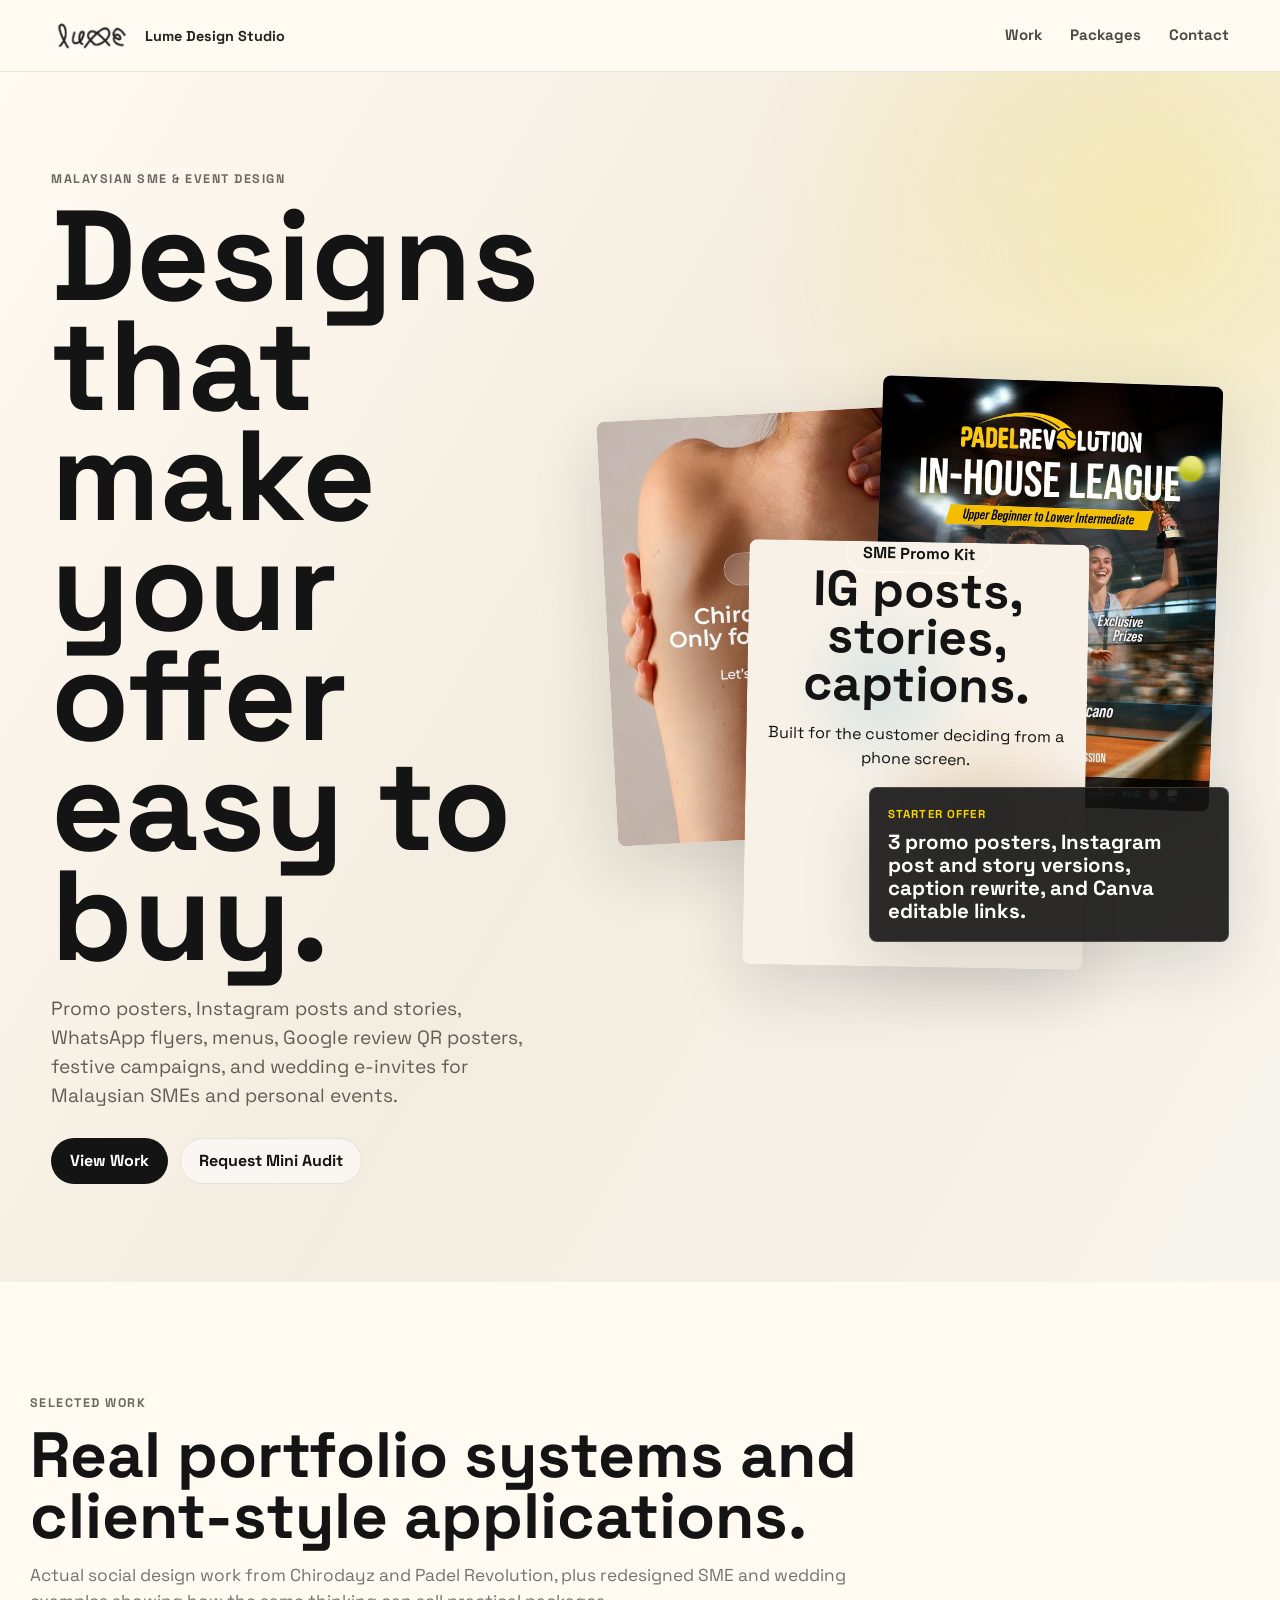
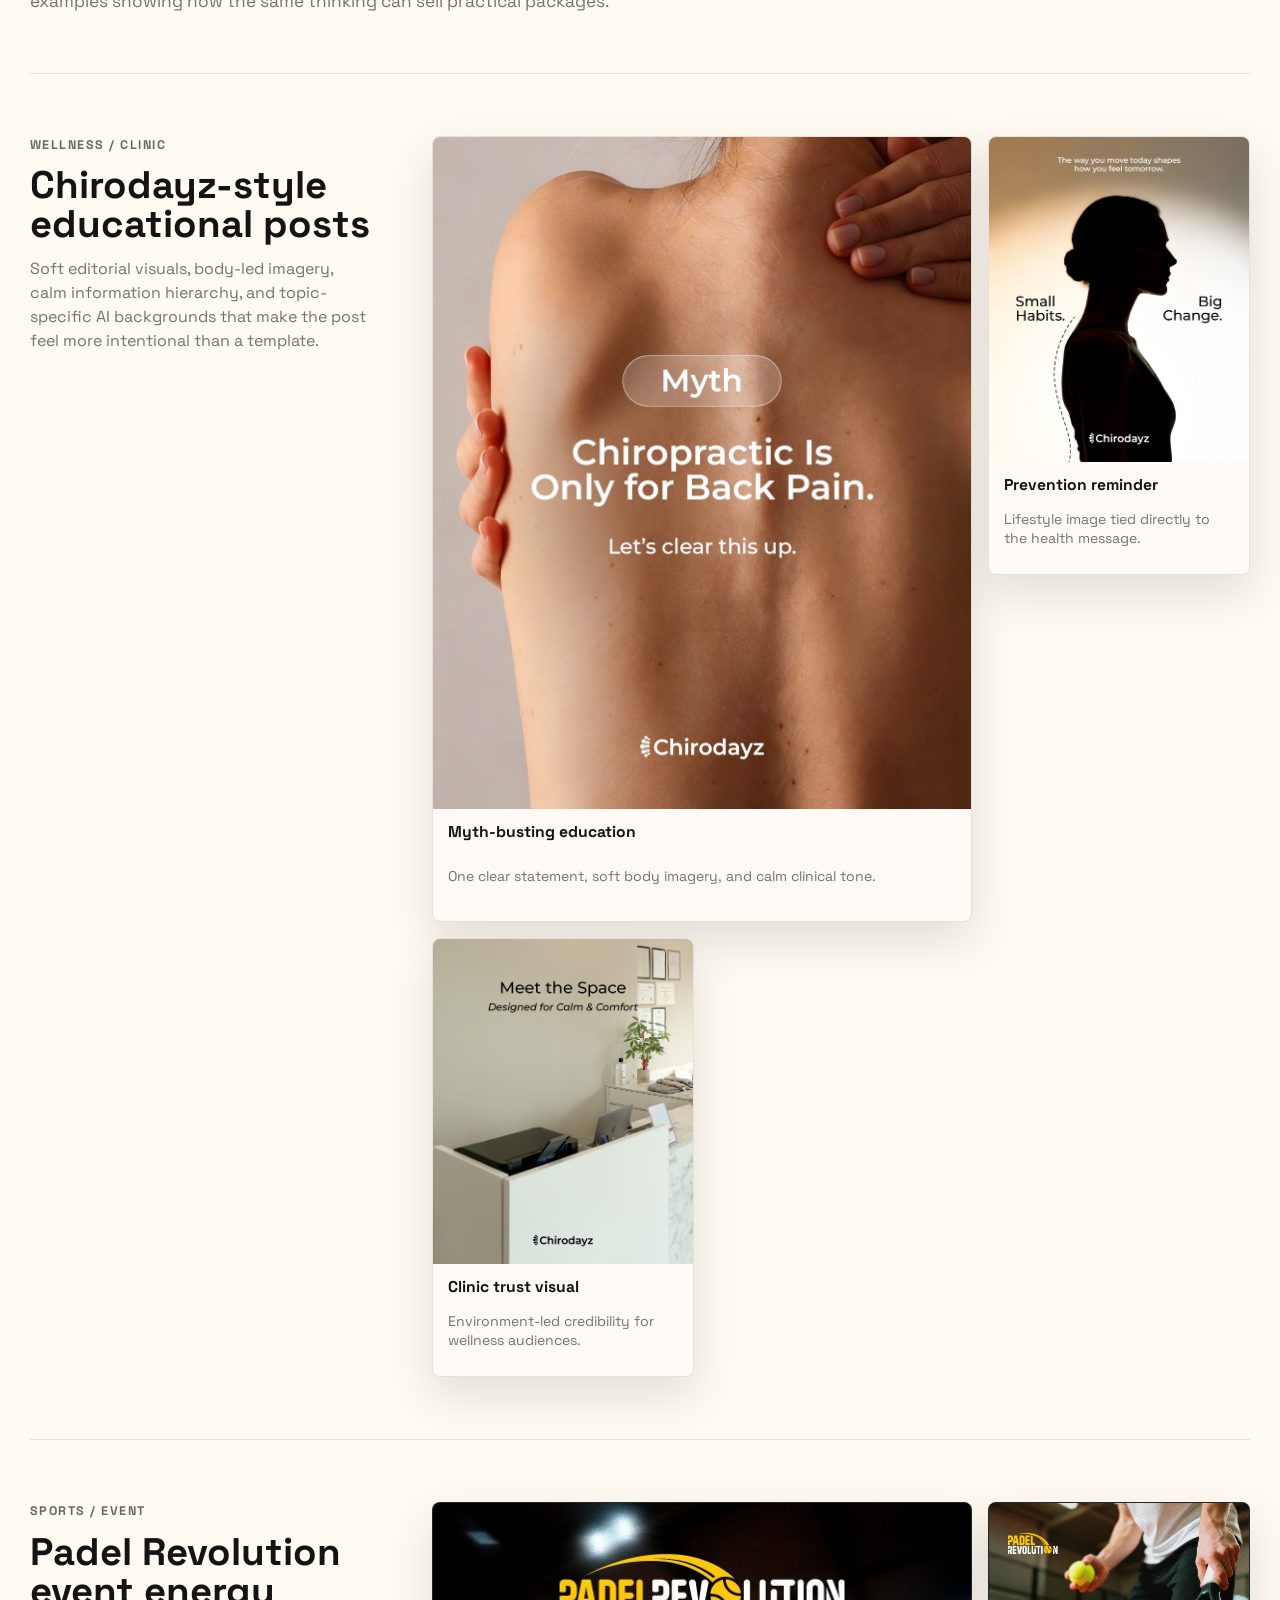
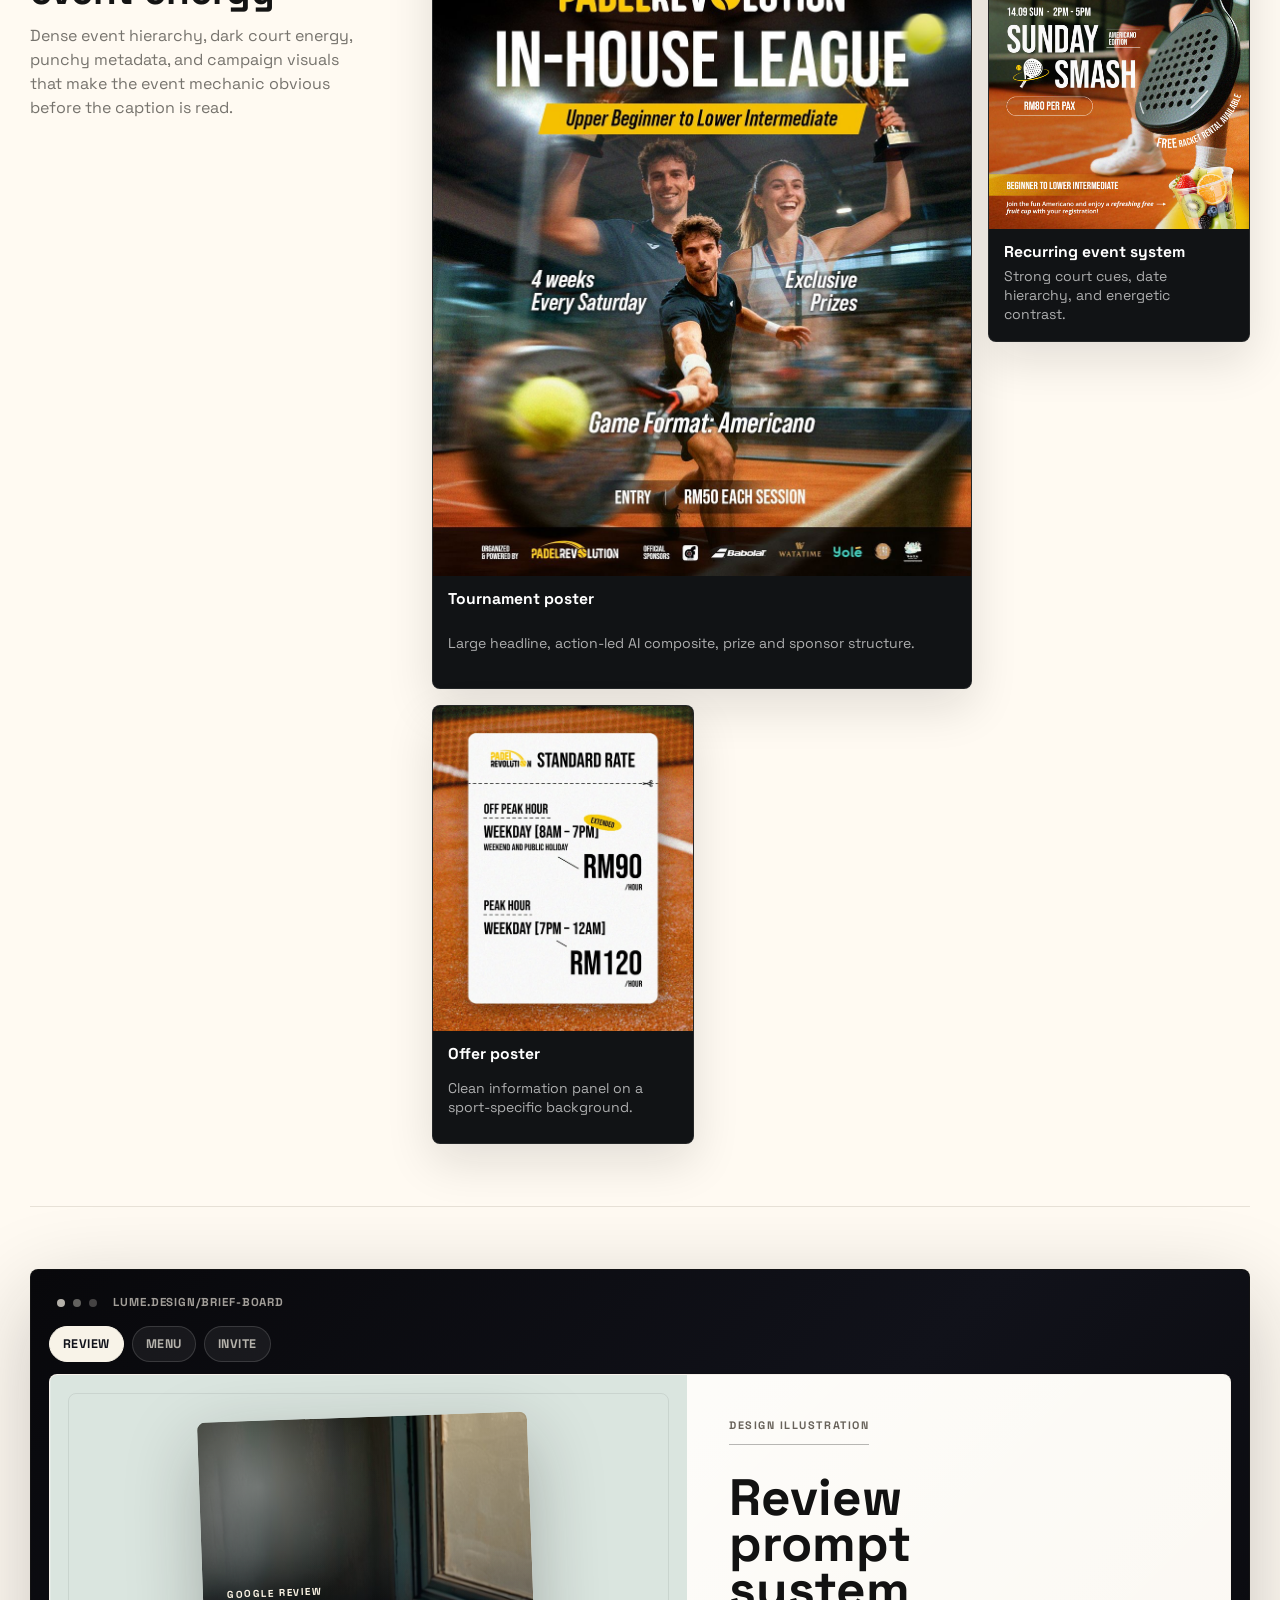
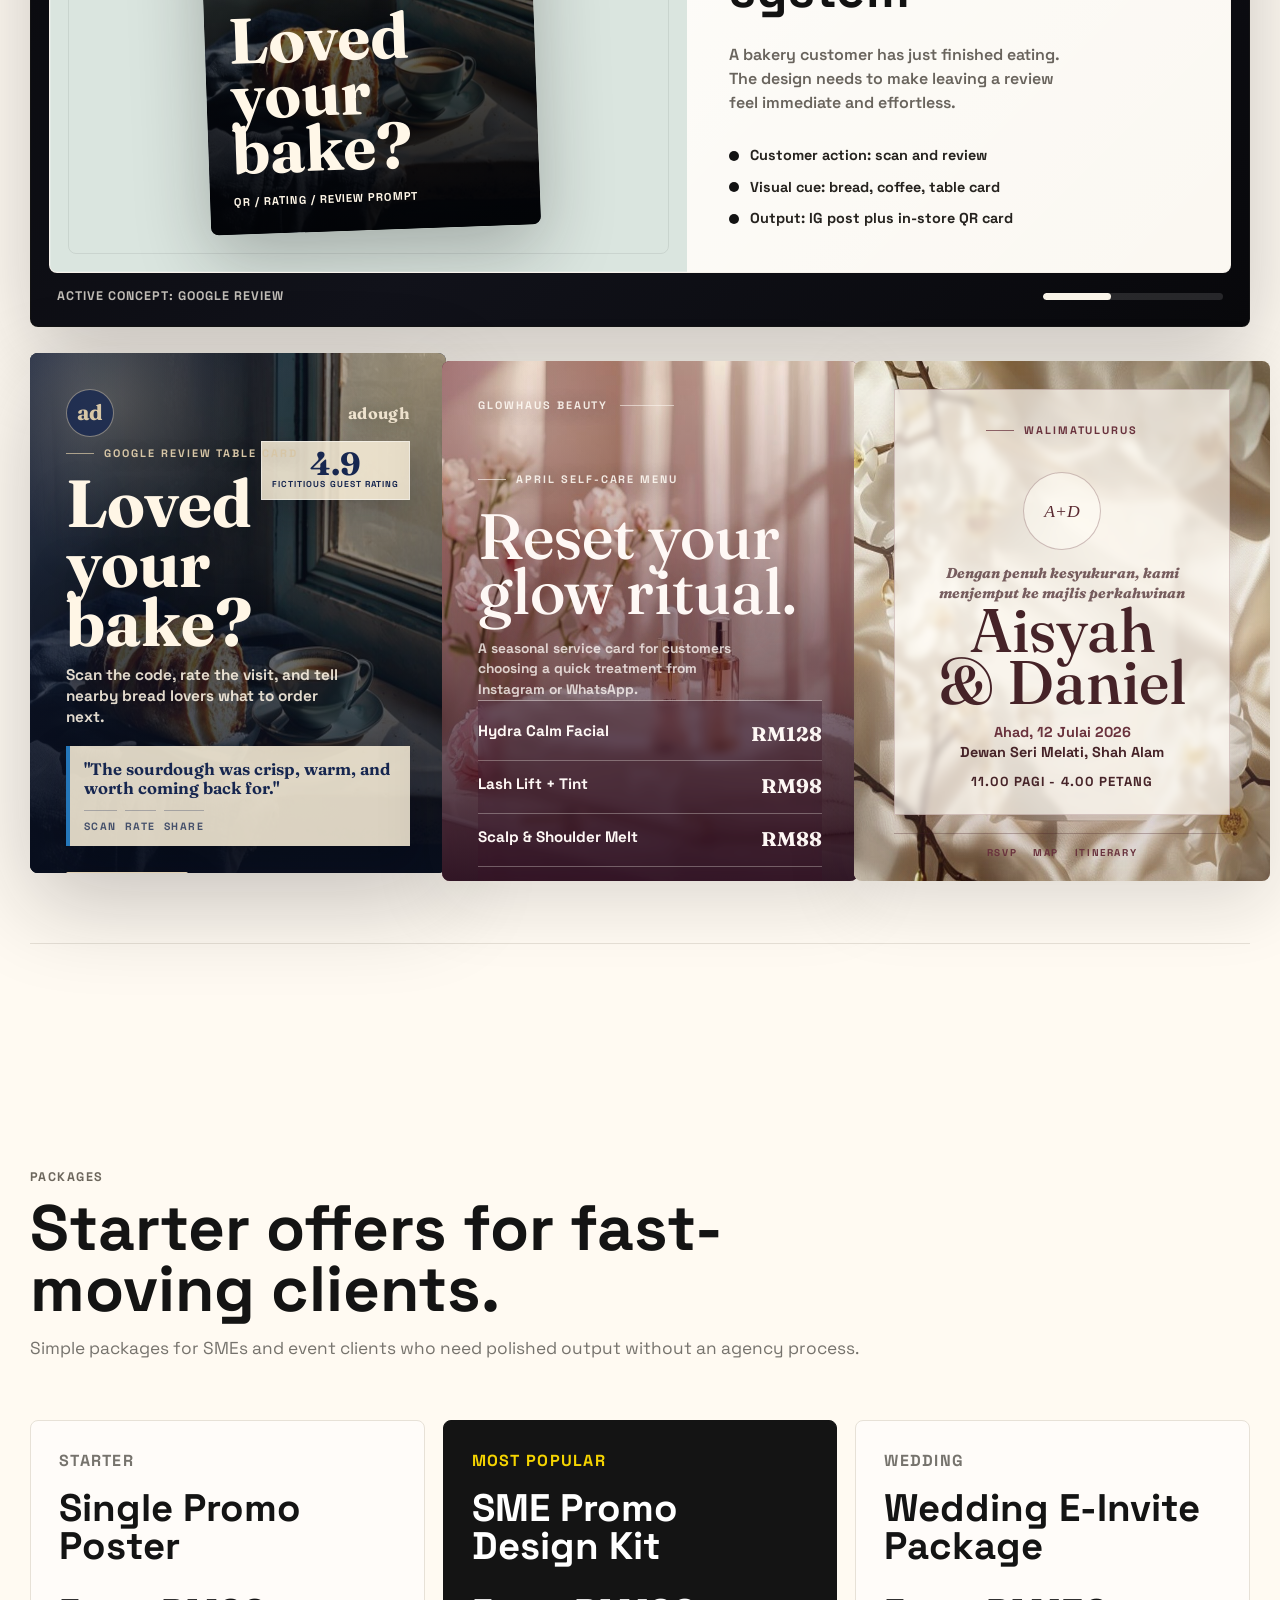
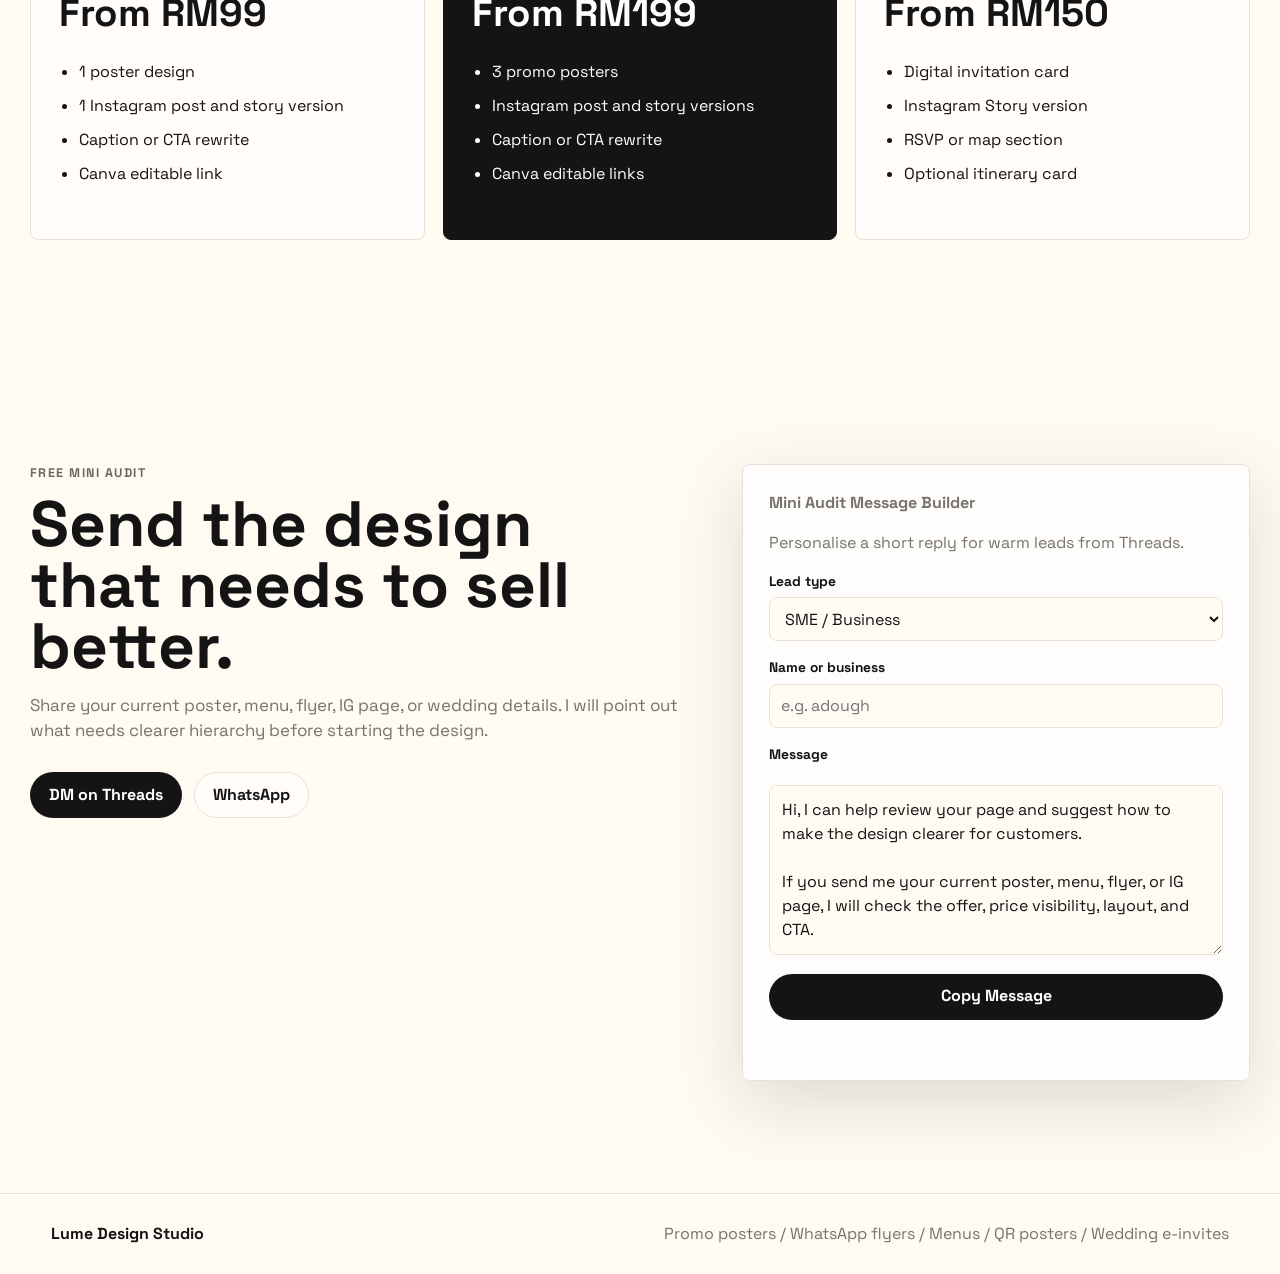
==== index.html @ fef20816 "Build Lume Design Studio portfolio" ====
<!doctype html>
<html lang="en">
  <head>
    <meta charset="utf-8">
    <meta name="viewport" content="width=device-width, initial-scale=1">
    <title>Lume Design Studio | Social Design Portfolio</title>
    <meta
      name="description"
      content="Lume Design Studio portfolio for Malaysian SME promo posters, WhatsApp flyers, Google review posters, menus, and wedding e-invites."
    >
    <link rel="preconnect" href="https://fonts.googleapis.com">
    <link rel="preconnect" href="https://fonts.gstatic.com" crossorigin>
    <link href="https://fonts.googleapis.com/css2?family=Fraunces:opsz,wght@9..144,400;9..144,600;9..144,700;9..144,900&amp;family=Space+Grotesk:wght@400;500;600;700&amp;display=swap" rel="stylesheet">
    <link rel="stylesheet" href="styles.css">
    <script src="script.js" defer></script>
  </head>
  <body>
    <header class="site-header">
      <a class="brand" href="#top" aria-label="Lume Design Studio home">
        <img class="brand-logo" src="assets/lume-logo-transparent.png" alt="Lume logo">
        <span class="brand-text">Lume Design Studio</span>
      </a>

      <button class="nav-toggle" type="button" aria-expanded="false" aria-controls="site-nav">
        <span class="sr-only">Toggle navigation</span>
        <span></span>
        <span></span>
        <span></span>
      </button>

      <nav id="site-nav" class="nav" aria-label="Primary navigation">
        <a href="#work">Work</a>
        <a href="#packages">Packages</a>
        <a href="#contact">Contact</a>
      </nav>
    </header>

    <main id="top">
      <section class="hero">
        <div class="hero-copy">
          <p class="eyebrow">Malaysian SME &amp; Event Design</p>
          <h1>Designs that make your offer easy to buy.</h1>
          <p>
            Promo posters, Instagram posts and stories, WhatsApp flyers, menus,
            Google review QR posters, festive campaigns, and wedding e-invites
            for Malaysian SMEs and personal events.
          </p>
          <div class="hero-actions">
            <a class="button primary" href="#work">View Work</a>
            <a class="button secondary" href="#contact">Request Mini Audit</a>
          </div>
        </div>

        <div class="hero-board" aria-label="Portfolio preview">
          <figure class="hero-shot hero-wellness">
            <img src="assets/portfolio/chiro-4.jpg" alt="Chirodayz wellness social media design">
          </figure>
          <figure class="hero-shot hero-sport">
            <img src="assets/portfolio/padel-34.jpg" alt="Padel Revolution event poster design">
          </figure>
          <article class="ig-card hero-quote">
            <span>SME Promo Kit</span>
            <h2>IG posts, stories, captions.</h2>
            <p>Built for the customer deciding from a phone screen.</p>
          </article>
          <aside class="hero-note">
            <span>Starter Offer</span>
            <strong>3 promo posters, Instagram post and story versions, caption rewrite, and Canva editable links.</strong>
          </aside>
        </div>
      </section>

      <section id="work" class="section-wrap" aria-labelledby="work-title">
        <div class="section-heading">
          <p class="eyebrow">Selected Work</p>
          <h2 id="work-title">Real portfolio systems and client-style applications.</h2>
          <p>
            Actual social design work from Chirodayz and Padel Revolution, plus redesigned
            SME and wedding examples showing how the same thinking can sell practical packages.
          </p>
        </div>

        <article class="project">
          <div class="project-intro">
            <p class="eyebrow">Wellness / Clinic</p>
            <h3>Chirodayz-style educational posts</h3>
            <p>
              Soft editorial visuals, body-led imagery, calm information hierarchy, and
              topic-specific AI backgrounds that make the post feel more intentional than a template.
            </p>
          </div>
          <div class="showcase real-showcase wellness-gallery">
            <figure class="work-shot feature">
              <img src="assets/portfolio/chiro-4.jpg" alt="Chirodayz myth-busting post">
              <figcaption>
                <strong>Myth-busting education</strong>
                <span>One clear statement, soft body imagery, and calm clinical tone.</span>
              </figcaption>
            </figure>
            <figure class="work-shot">
              <img src="assets/portfolio/chiro-11.jpg" alt="Chirodayz posture reminder post">
              <figcaption>
                <strong>Prevention reminder</strong>
                <span>Lifestyle image tied directly to the health message.</span>
              </figcaption>
            </figure>
            <figure class="work-shot">
              <img src="assets/portfolio/chiro-12.jpg" alt="Chirodayz clinic trust post">
              <figcaption>
                <strong>Clinic trust visual</strong>
                <span>Environment-led credibility for wellness audiences.</span>
              </figcaption>
            </figure>
          </div>
        </article>

        <article class="project">
          <div class="project-intro">
            <p class="eyebrow">Sports / Event</p>
            <h3>Padel Revolution event energy</h3>
            <p>
              Dense event hierarchy, dark court energy, punchy metadata, and campaign visuals
              that make the event mechanic obvious before the caption is read.
            </p>
          </div>
          <div class="showcase real-showcase sport-gallery">
            <figure class="work-shot feature">
              <img src="assets/portfolio/padel-34.jpg" alt="Padel Revolution tournament event poster">
              <figcaption>
                <strong>Tournament poster</strong>
                <span>Large headline, action-led AI composite, prize and sponsor structure.</span>
              </figcaption>
            </figure>
            <figure class="work-shot">
              <img src="assets/portfolio/padel-sep-40.jpg" alt="Padel Revolution Sunday Smash poster">
              <figcaption>
                <strong>Recurring event system</strong>
                <span>Strong court cues, date hierarchy, and energetic contrast.</span>
              </figcaption>
            </figure>
            <figure class="work-shot">
              <img src="assets/portfolio/padel-sep-42.jpg" alt="Padel Revolution rate poster">
              <figcaption>
                <strong>Offer poster</strong>
                <span>Clean information panel on a sport-specific background.</span>
              </figcaption>
            </figure>
          </div>
        </article>

        <article class="project project-sme">
          <div id="applications" class="concept-lab" data-concept-lab data-concept="review" aria-label="Interactive design illustration">
            <div class="lab-frame">
              <div class="lab-toolbar" aria-hidden="true">
                <span></span>
                <span></span>
                <span></span>
                <strong>lume.design/brief-board</strong>
              </div>

              <div class="lab-tabs" role="group" aria-label="Select portfolio concept">
                <button class="lab-tab is-active" type="button" data-concept-trigger="review" aria-pressed="true">Review</button>
                <button class="lab-tab" type="button" data-concept-trigger="menu" aria-pressed="false">Menu</button>
                <button class="lab-tab" type="button" data-concept-trigger="invite" aria-pressed="false">Invite</button>
              </div>

              <div class="lab-canvas">
                <div class="lab-preview" aria-hidden="true">
                  <div class="lab-mini-poster">
                    <span data-lab-poster-kicker>Google review</span>
                    <strong data-lab-poster-title>Loved your bake?</strong>
                    <small data-lab-poster-meta>QR / rating / review prompt</small>
                  </div>
                </div>

                <div class="lab-brief">
                  <span data-lab-kicker>Design illustration</span>
                  <h3 data-lab-title>Brief to client-ready poster</h3>
                  <p data-lab-copy>Convert the business goal into a visual system customers can understand in seconds.</p>
                  <ul class="lab-checks" aria-label="Current design checkpoints">
                    <li data-lab-check-one>Customer action defined</li>
                    <li data-lab-check-two>Campaign image matched to topic</li>
                    <li data-lab-check-three>CTA and details structured</li>
                  </ul>
                </div>
              </div>

              <div class="lab-footer">
                <span data-lab-status>Active concept: Google Review</span>
                <div class="lab-meter" aria-hidden="true"><span></span></div>
              </div>
            </div>
          </div>

          <div class="showcase sme-showcase">
            <article class="post sme review-post client-poster is-focused" data-concept-card="review">
              <div class="poster-bg" aria-hidden="true"></div>
              <div class="poster-scrim" aria-hidden="true"></div>

              <div class="review-topline">
                <span class="poster-mark">ad</span>
                <span class="poster-brand adough-brand">adough</span>
              </div>

              <div class="review-score">
                <strong>4.9</strong>
                <span>fictitious guest rating</span>
              </div>

              <div class="poster-copy">
                <span class="poster-pill">Google Review Table Card</span>
                <h4>Loved your bake?</h4>
                <p>
                  Scan the code, rate the visit, and tell nearby bread lovers what to order next.
                </p>
              </div>

              <div class="review-card">
                <blockquote>"The sourdough was crisp, warm, and worth coming back for."</blockquote>
                <div class="review-actions">
                  <span>Scan</span>
                  <span>Rate</span>
                  <span>Share</span>
                </div>
              </div>

              <div class="review-row">
                <div class="fake-qr" aria-label="Fictitious QR code for portfolio illustration">
                  <span></span><span></span><span></span><span></span><span></span>
                  <span></span><span></span><span></span><span></span><span></span>
                  <span></span><span></span><span></span><span></span><span></span>
                  <span></span><span></span><span></span><span></span><span></span>
                  <span></span><span></span><span></span><span></span><span></span>
                </div>
                <small>Illustrative QR only. Designed as a table-top review driver after dine-in.</small>
              </div>
            </article>

            <article class="post sme menu-post client-poster" data-concept-card="menu">
              <div class="poster-bg" aria-hidden="true"></div>
              <div class="poster-scrim" aria-hidden="true"></div>

              <span class="poster-brand">GlowHaus Beauty</span>
              <div class="poster-copy">
                <span class="poster-pill">April Self-Care Menu</span>
                <h4>Reset your glow ritual.</h4>
                <p class="menu-note">A seasonal service card for customers choosing a quick treatment from Instagram or WhatsApp.</p>
              </div>

              <dl class="service-list">
                <div>
                  <dt>Hydra Calm Facial</dt>
                  <dd>RM128</dd>
                </div>
                <div>
                  <dt>Lash Lift + Tint</dt>
                  <dd>RM98</dd>
                </div>
                <div>
                  <dt>Scalp &amp; Shoulder Melt</dt>
                  <dd>RM88</dd>
                </div>
                <div class="feature">
                  <dt>April Glow Combo</dt>
                  <dd>RM188</dd>
                </div>
              </dl>

              <span class="poster-cta">Book by 30 April. Evening slots available Friday to Sunday.</span>
            </article>

            <article class="post sme invite-post client-poster" data-concept-card="invite">
              <div class="poster-bg" aria-hidden="true"></div>
              <div class="poster-scrim" aria-hidden="true"></div>

              <div class="wedding-copy">
                <span class="poster-pill">Walimatulurus</span>
                <div class="wedding-monogram">A+D</div>
                <p class="wedding-script">Dengan penuh kesyukuran, kami menjemput ke majlis perkahwinan</p>
                <h4>Aisyah<br>&amp; Daniel</h4>
                <p class="wedding-date">Ahad, 12 Julai 2026</p>
                <p>Dewan Seri Melati, Shah Alam</p>
                <strong class="wedding-time">11.00 pagi - 4.00 petang</strong>
              </div>

              <div class="invite-details" aria-label="Wedding invite add-on sections">
                <span>RSVP</span>
                <span>Map</span>
                <span>Itinerary</span>
              </div>
            </article>
          </div>
        </article>
      </section>

      <section id="packages" class="section-wrap" aria-labelledby="packages-title">
        <div class="section-heading">
          <p class="eyebrow">Packages</p>
          <h2 id="packages-title">Starter offers for fast-moving clients.</h2>
          <p>Simple packages for SMEs and event clients who need polished output without an agency process.</p>
        </div>

        <div class="package-grid">
          <article class="package-card">
            <p>Starter</p>
            <h3>Single Promo Poster</h3>
            <strong>From RM99</strong>
            <ul>
              <li>1 poster design</li>
              <li>1 Instagram post and story version</li>
              <li>Caption or CTA rewrite</li>
              <li>Canva editable link</li>
            </ul>
          </article>

          <article class="package-card featured">
            <p>Most Popular</p>
            <h3>SME Promo Design Kit</h3>
            <strong>From RM199</strong>
            <ul>
              <li>3 promo posters</li>
              <li>Instagram post and story versions</li>
              <li>Caption or CTA rewrite</li>
              <li>Canva editable links</li>
            </ul>
          </article>

          <article class="package-card">
            <p>Wedding</p>
            <h3>Wedding E-Invite Package</h3>
            <strong>From RM150</strong>
            <ul>
              <li>Digital invitation card</li>
              <li>Instagram Story version</li>
              <li>RSVP or map section</li>
              <li>Optional itinerary card</li>
            </ul>
          </article>
        </div>
      </section>

      <section id="contact" class="section-wrap contact" aria-labelledby="contact-title">
        <div class="contact-copy">
          <p class="eyebrow">Free Mini Audit</p>
          <h2 id="contact-title">Send the design that needs to sell better.</h2>
          <p>
            Share your current poster, menu, flyer, IG page, or wedding details. I will point out
            what needs clearer hierarchy before starting the design.
          </p>
          <div class="contact-actions">
            <a class="button primary" href="https://www.threads.net/@your_threads_handle">DM on Threads</a>
            <a class="button secondary" href="https://wa.me/601XXXXXXXX">WhatsApp</a>
          </div>
        </div>

        <form class="audit-panel" aria-label="Mini audit message builder">
          <p><strong>Mini Audit Message Builder</strong></p>
          <p>Personalise a short reply for warm leads from Threads.</p>

          <label for="lead-type">Lead type</label>
          <select id="lead-type">
            <option value="business">SME / Business</option>
            <option value="wedding">Wedding / Event</option>
          </select>

          <label for="lead-name">Name or business</label>
          <input id="lead-name" type="text" placeholder="e.g. adough">

          <label for="audit-message">Message</label>
          <textarea id="audit-message" readonly></textarea>
          <button class="button primary full-width" id="copy-message" type="button">Copy Message</button>
          <p class="copy-status" role="status" aria-live="polite"></p>
        </form>
      </section>
    </main>

    <footer class="site-footer">
      <p>Lume Design Studio</p>
      <p>Promo posters / WhatsApp flyers / Menus / QR posters / Wedding e-invites</p>
    </footer>
  </body>
</html>
---- styles.css ----
:root {
  --ink: #141414;
  --soft-ink: #363635;
  --muted: #76736d;
  --line: #e7e1d7;
  --cream: #f5f0e8;
  --paper: #fffaf2;
  --white: #ffffff;
  --skin: #c68d6f;
  --clay: #a8664c;
  --olive: #747b61;
  --yellow: #f5d400;
  --court: #080b0d;
  --purple: #7a3ad2;
  --magenta: #c33c7a;
  --blue: #0e83d5;
  --adough-cream: #d7c6a6;
  --adough-navy: #172750;
  --adough-blue: #2577b9;
  --adough-green: #214a41;
  --glow-plum: #5a223d;
  --glow-rose: #d7a194;
  --wedding-wine: #6f303d;
  --radius: 8px;
  --shadow: 0 22px 70px rgba(20, 20, 20, 0.14);
  --display-serif: Fraunces, "Bodoni 72", Didot, "Iowan Old Style", Georgia, serif;
  --condensed: "Avenir Next Condensed", "Arial Narrow", Impact, sans-serif;
}

* {
  box-sizing: border-box;
}

html {
  scroll-behavior: smooth;
}

body {
  margin: 0;
  color: var(--ink);
  background: var(--paper);
  font-family:
    "Space Grotesk", Inter, ui-sans-serif, system-ui, -apple-system, BlinkMacSystemFont, "Segoe UI",
    sans-serif;
  line-height: 1.5;
}

body.nav-open {
  overflow: hidden;
}

a {
  color: inherit;
  text-decoration: none;
}

button,
input,
select,
textarea {
  font: inherit;
}

.sr-only {
  position: absolute;
  width: 1px;
  height: 1px;
  padding: 0;
  margin: -1px;
  overflow: hidden;
  clip: rect(0, 0, 0, 0);
  white-space: nowrap;
  border: 0;
}

.site-header {
  position: sticky;
  top: 0;
  z-index: 30;
  display: flex;
  align-items: center;
  justify-content: space-between;
  min-height: 72px;
  padding: 14px clamp(18px, 4vw, 52px);
  background: rgba(255, 250, 242, 0.9);
  border-bottom: 1px solid rgba(231, 225, 215, 0.78);
  backdrop-filter: blur(20px);
}

.brand {
  display: inline-flex;
  align-items: center;
  gap: 10px;
  font-weight: 850;
  letter-spacing: 0;
}

.brand-logo {
  display: block;
  width: 74px;
  height: 28px;
  object-fit: contain;
  object-position: center;
  mix-blend-mode: multiply;
  transform: translateY(1px);
}

.brand-text {
  display: inline-block;
  padding-top: 1px;
  color: #25231f;
  font-size: 0.9rem;
  font-weight: 900;
  line-height: 1;
  white-space: nowrap;
}

.nav {
  display: flex;
  align-items: center;
  gap: clamp(14px, 2.4vw, 28px);
  color: #4d4b46;
  font-size: 0.94rem;
  font-weight: 780;
}

.nav a:hover,
.nav a:focus-visible {
  color: var(--ink);
}

.nav-toggle {
  display: none;
  width: 42px;
  height: 42px;
  padding: 9px;
  background: transparent;
  border: 1px solid var(--line);
  border-radius: var(--radius);
}

.nav-toggle span:not(.sr-only) {
  display: block;
  width: 100%;
  height: 2px;
  margin: 5px 0;
  background: var(--ink);
}

h1,
h2,
h3,
h4,
p {
  margin-top: 0;
}

h1 {
  max-width: 10ch;
  margin-bottom: 24px;
  font-size: clamp(4rem, 10vw, 9.5rem);
  line-height: 0.86;
  letter-spacing: 0;
}

h2 {
  margin-bottom: 16px;
  font-size: clamp(2.3rem, 5vw, 5.2rem);
  line-height: 0.95;
  letter-spacing: 0;
}

h3 {
  margin-bottom: 14px;
  font-size: clamp(1.6rem, 3vw, 3.15rem);
  line-height: 1;
  letter-spacing: 0;
}

h4 {
  margin-bottom: 14px;
  font-size: clamp(2rem, 4vw, 4.2rem);
  line-height: 0.94;
  letter-spacing: 0;
}

.eyebrow {
  margin-bottom: 12px;
  color: #6d675d;
  font-size: 0.78rem;
  font-weight: 950;
  letter-spacing: 0.12em;
  text-transform: uppercase;
}

.hero {
  display: grid;
  grid-template-columns: minmax(0, 0.86fr) minmax(420px, 1.14fr);
  align-items: center;
  gap: clamp(28px, 5vw, 74px);
  min-height: calc(100vh - 72px);
  padding: clamp(52px, 8vw, 98px) clamp(18px, 4vw, 52px);
  background:
    radial-gradient(circle at 90% 12%, rgba(245, 212, 0, 0.2), transparent 26%),
    linear-gradient(120deg, #fffaf2 0%, #f3ece0 50%, #f8f5ee 100%);
}

.hero-copy p:not(.eyebrow) {
  max-width: 620px;
  color: #625e57;
  font-size: clamp(1rem, 1.7vw, 1.2rem);
}

.hero-actions,
.contact-actions {
  display: flex;
  flex-wrap: wrap;
  gap: 12px;
  margin-top: 28px;
}

.button {
  display: inline-flex;
  align-items: center;
  justify-content: center;
  min-height: 46px;
  padding: 12px 18px;
  border: 1px solid transparent;
  border-radius: 999px;
  cursor: pointer;
  font-weight: 850;
  line-height: 1.15;
  transition:
    transform 160ms ease,
    background 160ms ease,
    border-color 160ms ease;
}

.button:hover,
.button:focus-visible {
  transform: translateY(-1px);
}

.button.primary {
  color: var(--white);
  background: var(--ink);
}

.button.secondary {
  color: var(--ink);
  background: rgba(255, 255, 255, 0.55);
  border-color: var(--line);
}

.button.full-width {
  width: 100%;
}

.hero-board {
  position: relative;
  min-height: 630px;
}

.ig-card,
.hero-shot {
  position: absolute;
  width: min(44vw, 340px);
  aspect-ratio: 4 / 5;
  border-radius: var(--radius);
  overflow: hidden;
  box-shadow: var(--shadow);
}

.hero-shot {
  margin: 0;
  background: var(--white);
}

.hero-shot img {
  display: block;
  width: 100%;
  height: 100%;
  object-fit: cover;
}

.hero-wellness {
  left: 2%;
  top: 8%;
  transform: rotate(-3deg);
}

.hero-sport {
  right: 2%;
  top: 3%;
  transform: rotate(2deg);
}

.hero-quote {
  left: 24%;
  bottom: 4%;
  transform: rotate(1deg);
}

.hero-note {
  position: absolute;
  right: 0;
  bottom: 8%;
  width: min(42vw, 360px);
  padding: 18px;
  color: var(--white);
  background: rgba(20, 20, 20, 0.9);
  border: 1px solid rgba(255, 255, 255, 0.16);
  border-radius: var(--radius);
  box-shadow: var(--shadow);
}

.hero-note span {
  display: block;
  margin-bottom: 8px;
  color: var(--yellow);
  font-size: 0.72rem;
  font-weight: 950;
  letter-spacing: 0.1em;
  text-transform: uppercase;
}

.hero-note strong {
  display: block;
  font-size: clamp(1rem, 1.8vw, 1.28rem);
  line-height: 1.12;
}

.section-wrap {
  width: min(1220px, calc(100% - 36px));
  margin: 0 auto;
  padding: clamp(66px, 9vw, 112px) 0;
}

.section-heading {
  max-width: 860px;
  margin-bottom: clamp(34px, 6vw, 58px);
}

.section-heading p:not(.eyebrow) {
  color: var(--muted);
  font-size: 1.08rem;
}

.project {
  display: grid;
  grid-template-columns: minmax(260px, 0.42fr) minmax(0, 1fr);
  gap: clamp(24px, 5vw, 58px);
  align-items: start;
  padding: clamp(34px, 6vw, 62px) 0;
  border-top: 1px solid var(--line);
}

.project:last-child {
  border-bottom: 1px solid var(--line);
}

.project-intro {
  position: sticky;
  top: 104px;
}

.project-intro p:not(.eyebrow) {
  color: var(--muted);
}

.showcase {
  display: grid;
  grid-template-columns: repeat(2, minmax(0, 1fr));
  gap: 16px;
}

.sme-showcase {
  grid-template-columns: repeat(3, minmax(0, 1fr));
}

.real-showcase {
  display: grid;
  grid-template-columns: repeat(3, minmax(0, 1fr));
  gap: 16px;
  align-items: start;
}

.work-shot {
  margin: 0;
  overflow: hidden;
  background: rgba(255, 255, 255, 0.72);
  border: 1px solid var(--line);
  border-radius: var(--radius);
  box-shadow: 0 18px 48px rgba(20, 20, 20, 0.12);
}

.work-shot.feature {
  grid-column: span 2;
}

.work-shot img {
  display: block;
  width: 100%;
  aspect-ratio: 4 / 5;
  object-fit: cover;
  background: #f3eee6;
}

.work-shot figcaption {
  display: grid;
  gap: 6px;
  min-height: 112px;
  padding: 14px 15px 16px;
}

.work-shot strong {
  font-size: 0.98rem;
  font-weight: 950;
  line-height: 1.15;
}

.work-shot span {
  color: var(--muted);
  font-size: 0.88rem;
  line-height: 1.35;
}

.wellness-gallery .work-shot {
  background: #fffaf5;
}

.sport-gallery .work-shot {
  background: #111315;
  border-color: rgba(255, 255, 255, 0.08);
}

.sport-gallery .work-shot figcaption {
  color: var(--white);
}

.sport-gallery .work-shot span {
  color: rgba(255, 255, 255, 0.66);
}

.post {
  position: relative;
  display: flex;
  flex-direction: column;
  min-height: 420px;
  aspect-ratio: 4 / 5;
  padding: clamp(22px, 4vw, 34px);
  border-radius: var(--radius);
  overflow: hidden;
  box-shadow: var(--shadow);
}

.post > * {
  position: relative;
  z-index: 1;
}

.post-brand,
.mini-brand {
  display: inline-block;
  margin-bottom: auto;
  font-size: 0.88rem;
  font-weight: 800;
}

.wellness {
  color: #1f1e1b;
  background: #f8f1e7;
}

.wellness::after {
  content: "";
  position: absolute;
  inset: 0;
  background:
    radial-gradient(circle at 22% 16%, rgba(255, 255, 255, 0.82), transparent 22%),
    radial-gradient(circle at 82% 76%, rgba(175, 198, 186, 0.34), transparent 30%);
  pointer-events: none;
}

.help-post,
.hero-wellness {
  background:
    linear-gradient(135deg, rgba(255, 255, 255, 0.72), rgba(255, 255, 255, 0.08)),
    radial-gradient(circle at 44% 54%, #d49c7c 0 18%, #b66c51 28%, transparent 42%),
    #f8f1e7;
}

.body-contour,
.skin-field {
  position: absolute;
  inset: 0;
  background:
    radial-gradient(ellipse at 52% 62%, rgba(165, 94, 68, 0.78) 0 22%, transparent 43%),
    linear-gradient(110deg, rgba(255, 255, 255, 0.45), transparent 55%);
  opacity: 0.8;
}

.annotation-line {
  position: absolute;
  width: 1px;
  height: 54%;
  border-left: 1px dashed rgba(28, 26, 23, 0.45);
}

.line-a {
  left: 25%;
  top: 8%;
  transform: rotate(-15deg);
}

.line-b {
  right: 23%;
  top: 20%;
  transform: rotate(11deg);
}

.help-post h4,
.hero-wellness h2 {
  margin-top: auto;
  color: var(--white);
  text-shadow: 0 2px 14px rgba(0, 0, 0, 0.28);
}

.help-post p,
.hero-wellness p {
  color: var(--white);
  font-weight: 700;
  text-shadow: 0 2px 14px rgba(0, 0, 0, 0.28);
}

.help-post small,
.hero-wellness small {
  align-self: flex-start;
  margin-top: 8px;
  padding: 8px 12px;
  color: #2d2924;
  background: rgba(255, 255, 255, 0.72);
  border-radius: 999px;
  font-weight: 850;
}

.welcome-post,
.hero-quote {
  align-items: center;
  justify-content: center;
  text-align: center;
  background:
    radial-gradient(circle at 40% 35%, rgba(191, 218, 225, 0.52), transparent 28%),
    radial-gradient(circle at 70% 65%, rgba(231, 199, 164, 0.5), transparent 30%),
    #f8f1e7;
}

.welcome-post h4,
.hero-quote h2 {
  font-size: clamp(2rem, 4vw, 3.1rem);
}

.welcome-post em {
  font-family: Georgia, serif;
  font-weight: 500;
}

.tiny-arrow {
  margin: 8px 0 48px;
  font-size: 1.7rem;
}

.myth-post {
  justify-content: center;
  color: var(--white);
  background:
    linear-gradient(rgba(36, 32, 28, 0.12), rgba(36, 32, 28, 0.3)),
    radial-gradient(ellipse at 50% 46%, #c58b73 0 28%, #8f573f 42%, #4b382e 80%);
  text-align: center;
}

.myth-post .pill,
.hero-quote span {
  align-self: center;
  padding: 8px 16px;
  border: 1px solid rgba(255, 255, 255, 0.68);
  border-radius: 999px;
  font-weight: 850;
}

.progress-post {
  color: var(--white);
  background:
    linear-gradient(rgba(18, 18, 18, 0.2), rgba(18, 18, 18, 0.52)),
    radial-gradient(circle at 48% 50%, #867e72 0 16%, #4a4642 42%, #141414 100%);
}

.progress-post h4 {
  margin-top: auto;
}

.progress-map {
  position: absolute;
  inset: 28% 12% 22%;
  border: 1px dashed rgba(255, 255, 255, 0.72);
  border-radius: 50%;
  transform: rotate(-12deg);
}

.progress-map span {
  position: absolute;
  padding: 5px 8px;
  background: rgba(20, 20, 20, 0.5);
  border-radius: 999px;
  font-size: 0.72rem;
  font-weight: 850;
}

.progress-map span:nth-child(1) {
  left: 8%;
  bottom: 12%;
}

.progress-map span:nth-child(2) {
  left: 42%;
  top: 48%;
}

.progress-map span:nth-child(3) {
  right: 4%;
  top: 22%;
}

.sport {
  color: var(--white);
  background: var(--court);
}

.sport::before {
  content: "";
  position: absolute;
  inset: 0;
  background:
    linear-gradient(90deg, transparent 0 45%, rgba(245, 212, 0, 0.82) 45% 47%, transparent 47%),
    linear-gradient(0deg, transparent 0 56%, rgba(245, 212, 0, 0.82) 56% 58%, transparent 58%),
    radial-gradient(circle at 76% 22%, rgba(245, 212, 0, 0.28), transparent 22%);
  opacity: 0.8;
}

.sport h4,
.hero-sport h2 {
  margin-top: auto;
  font-size: clamp(2.4rem, 4.8vw, 5rem);
  text-transform: uppercase;
}

.sport-logo,
.partner,
.masthead,
.label {
  display: inline-block;
  width: max-content;
  max-width: 100%;
  padding: 7px 10px;
  color: var(--court);
  background: var(--yellow);
  border-radius: 999px;
  font-size: 0.72rem;
  font-weight: 950;
  letter-spacing: 0.08em;
  text-transform: uppercase;
}

.hero-sport,
.certification-post {
  background:
    linear-gradient(145deg, rgba(122, 58, 210, 0.9), rgba(11, 16, 20, 0.92)),
    var(--court);
}

.certification-post strong {
  display: block;
  margin-top: 10px;
  font-size: clamp(1.8rem, 3.4vw, 3rem);
  line-height: 0.9;
  text-transform: uppercase;
}

.date-chip {
  width: max-content;
  max-width: 100%;
  padding: 10px 12px;
  color: var(--court);
  background: var(--yellow);
  border-radius: var(--radius);
  font-weight: 950;
}

.demo-post {
  background:
    radial-gradient(circle at 78% 30%, rgba(245, 212, 0, 0.26), transparent 20%),
    linear-gradient(135deg, #07101e, #60247e 58%, #101010);
}

.event-panel {
  display: grid;
  gap: 7px;
  margin-top: 18px;
}

.event-panel span {
  padding: 8px 10px;
  border: 1px solid rgba(255, 255, 255, 0.32);
  border-radius: var(--radius);
  font-weight: 850;
}

.weekly-post {
  background:
    linear-gradient(135deg, rgba(0, 0, 0, 0.78), rgba(0, 0, 0, 0.9)),
    repeating-linear-gradient(0deg, #222 0 1px, transparent 1px 16px);
}

.weekly-post ul {
  display: grid;
  gap: 12px;
  padding: 0;
  margin: 20px 0 0;
  list-style: none;
}

.weekly-post li {
  padding: 10px 0;
  border-bottom: 1px solid rgba(245, 212, 0, 0.45);
  font-weight: 850;
}

.daily-post {
  color: #0b2530;
  background:
    linear-gradient(145deg, #ffffff, #dff7ff 52%, #ffffff);
}

.daily-post::before {
  background:
    linear-gradient(135deg, var(--blue) 0 9%, transparent 9%),
    linear-gradient(315deg, var(--blue) 0 7%, transparent 7%);
  opacity: 1;
}

.sme {
  background: var(--cream);
}

.client-poster {
  isolation: isolate;
  min-height: 520px;
  color: var(--white);
  background: var(--ink);
  padding: clamp(24px, 3.4vw, 36px);
}

.client-poster .poster-bg,
.client-poster .poster-scrim {
  position: absolute;
  inset: 0;
  z-index: 0;
}

.client-poster .poster-bg {
  background-position: center;
  background-size: cover;
  transform: scale(1.02);
}

.client-poster .poster-scrim {
  background:
    linear-gradient(180deg, rgba(20, 20, 20, 0.16), rgba(20, 20, 20, 0.58) 56%, rgba(20, 20, 20, 0.88)),
    radial-gradient(circle at 26% 12%, rgba(255, 255, 255, 0.22), transparent 28%);
}

.poster-brand,
.poster-pill,
.poster-cta,
.invite-details span {
  width: max-content;
  max-width: 100%;
  padding: 0;
  border-radius: 0;
  background: transparent;
  font-size: 0.68rem;
  font-weight: 820;
  letter-spacing: 0.18em;
  text-transform: uppercase;
}

.poster-brand {
  display: inline-grid;
  grid-template-columns: auto 54px;
  gap: 12px;
  align-items: center;
  margin-bottom: auto;
  color: rgba(255, 250, 242, 0.94);
  text-shadow: 0 2px 18px rgba(0, 0, 0, 0.34);
}

.poster-brand::after {
  content: "";
  display: block;
  height: 1px;
  background: currentColor;
  opacity: 0.62;
}

.poster-pill {
  display: inline-grid;
  grid-template-columns: 28px auto;
  gap: 10px;
  align-items: center;
  margin-bottom: 12px;
  color: rgba(255, 250, 242, 0.76);
  text-shadow: 0 2px 18px rgba(0, 0, 0, 0.3);
}

.poster-pill::before {
  content: "";
  display: block;
  height: 1px;
  background: currentColor;
  opacity: 0.72;
}

.client-poster h4 {
  margin-bottom: 12px;
  font-size: clamp(2.2rem, 3.7vw, 3.7rem);
  line-height: 0.9;
  text-wrap: balance;
}

.client-poster p {
  max-width: 32ch;
  margin-bottom: 0;
  font-weight: 740;
}

.review-post .poster-bg {
  background-image: url("assets/generated/a-dough-google-review-bg.jpg");
  background-position: center;
}

.review-post .poster-brand {
  color: rgba(255, 250, 242, 0.9);
}

.review-post .poster-copy {
  margin-top: auto;
}

.review-post .poster-pill {
  color: #d9b977;
}

.review-post h4 {
  font-family: var(--display-serif);
  font-size: clamp(2.75rem, 4.7vw, 4.55rem);
  font-weight: 700;
  letter-spacing: 0;
}

.review-post p {
  max-width: 28ch;
  font-size: 0.96rem;
  line-height: 1.35;
}

.review-row {
  display: grid;
  grid-template-columns: auto minmax(0, 1fr);
  gap: 16px;
  align-items: end;
  margin-top: 26px;
}

.review-row small {
  color: rgba(255, 255, 255, 0.78);
  font-size: 0.78rem;
  font-weight: 780;
  line-height: 1.25;
}

.fake-qr {
  display: grid;
  grid-template-columns: repeat(5, 1fr);
  gap: 5px;
  width: 118px;
  aspect-ratio: 1;
  padding: 10px;
  background: rgba(255, 250, 242, 0.9);
  border: 1px solid rgba(255, 250, 242, 0.64);
  border-radius: 2px;
  box-shadow: 0 15px 38px rgba(0, 0, 0, 0.28);
}

.fake-qr span {
  background: #1d1714;
}

.fake-qr span:nth-child(4n),
.fake-qr span:nth-child(7),
.fake-qr span:nth-child(13),
.fake-qr span:nth-child(18),
.fake-qr span:nth-child(22) {
  background: rgba(29, 23, 20, 0.18);
}

.menu-post .poster-bg {
  background-image: url("assets/generated/glowhaus-beauty-menu-bg.jpg");
  background-position: center;
}

.menu-post .poster-scrim {
  background:
    linear-gradient(180deg, rgba(59, 24, 42, 0.06), rgba(72, 26, 49, 0.36) 46%, rgba(58, 20, 41, 0.9)),
    radial-gradient(circle at 18% 18%, rgba(255, 250, 242, 0.32), transparent 30%);
}

.menu-post .poster-brand,
.menu-post .poster-pill {
  color: rgba(255, 250, 242, 0.88);
  text-shadow: 0 2px 18px rgba(72, 26, 49, 0.42);
}

.menu-post .poster-copy {
  display: grid;
  gap: 8px;
  margin-top: 42px;
}

.menu-post h4 {
  max-width: 8ch;
  font-family: var(--display-serif);
  font-size: clamp(3.25rem, 5.3vw, 5.3rem);
  font-weight: 500;
  letter-spacing: 0;
}

.service-list {
  display: grid;
  gap: 0;
  margin: auto 0 18px;
  padding: 18px 0 0;
  border-top: 1px solid rgba(255, 250, 242, 0.34);
}

.service-list div {
  display: flex;
  justify-content: space-between;
  gap: 16px;
  padding: 12px 0;
  border-bottom: 1px solid rgba(255, 250, 242, 0.3);
}

.service-list dt {
  font-size: 0.95rem;
  font-weight: 760;
}

.service-list dd {
  margin: 0;
  font-family: var(--display-serif);
  font-size: 1.24rem;
  font-weight: 700;
}

.poster-cta {
  width: auto;
  padding-top: 12px;
  color: rgba(255, 250, 242, 0.78);
  border-top: 1px solid rgba(255, 250, 242, 0.28);
  background: transparent;
  line-height: 1.35;
}

.invite-post {
  align-items: center;
  justify-content: center;
  color: #4a2228;
  text-align: center;
}

.invite-post .poster-bg {
  background-image: url("assets/generated/wedding-invitation-floral-bg.jpg");
  background-position: center;
}

.invite-post .poster-scrim {
  background:
    radial-gradient(circle at 50% 46%, rgba(255, 250, 242, 0.12), transparent 36%),
    linear-gradient(180deg, rgba(255, 250, 242, 0.04), rgba(255, 250, 242, 0.18) 48%, rgba(68, 33, 38, 0.32));
}

.invite-post .poster-pill {
  color: #6f303d;
  background: transparent;
  text-shadow: none;
}

.invite-post .poster-pill::before {
  background: #6f303d;
}

.wedding-monogram {
  display: grid;
  place-items: center;
  width: 78px;
  aspect-ratio: 1;
  margin: 34px auto 18px;
  color: #5f2931;
  background: rgba(255, 250, 242, 0.42);
  border: 1px solid rgba(95, 41, 49, 0.28);
  border-radius: 50%;
  font-family: Georgia, "Times New Roman", serif;
  font-size: 1.1rem;
  font-style: italic;
}

.wedding-copy h4 {
  margin-bottom: 14px;
  font-family: Georgia, "Times New Roman", serif;
  font-size: clamp(3.15rem, 5vw, 4.9rem);
  font-weight: 500;
}

.wedding-copy p {
  max-width: 28ch;
  margin: 0 auto;
  font-size: 0.9rem;
  font-weight: 760;
  line-height: 1.35;
}

.invite-details {
  display: flex;
  flex-wrap: wrap;
  justify-content: center;
  gap: 16px;
  margin-top: 30px;
  padding-top: 16px;
  border-top: 1px solid rgba(74, 34, 40, 0.24);
}

.invite-details span {
  color: #5b2830;
  background: transparent;
  letter-spacing: 0.16em;
}

.package-grid {
  display: grid;
  grid-template-columns: repeat(3, minmax(0, 1fr));
  gap: 18px;
}

.package-card {
  min-height: 420px;
  padding: 28px;
  border: 1px solid var(--line);
  border-radius: var(--radius);
  background: rgba(255, 255, 255, 0.58);
}

.package-card.featured {
  color: var(--white);
  background: var(--ink);
  border-color: var(--ink);
}

.package-card p:first-child {
  color: var(--muted);
  font-weight: 950;
  letter-spacing: 0.08em;
  text-transform: uppercase;
}

.package-card.featured p:first-child {
  color: var(--yellow);
}

.package-card strong {
  display: block;
  margin: 28px 0;
  font-size: clamp(2rem, 3vw, 3.4rem);
  line-height: 1;
}

.package-card ul {
  display: grid;
  gap: 10px;
  padding-left: 20px;
}

.contact {
  display: grid;
  grid-template-columns: minmax(0, 0.92fr) minmax(320px, 0.72fr);
  gap: clamp(28px, 5vw, 70px);
  align-items: start;
}

.contact-copy p:not(.eyebrow) {
  color: var(--muted);
  font-size: 1.06rem;
}

.audit-panel {
  padding: 26px;
  background: rgba(255, 255, 255, 0.72);
  border: 1px solid var(--line);
  border-radius: var(--radius);
  box-shadow: var(--shadow);
}

.audit-panel p {
  color: var(--muted);
}

.audit-panel label {
  display: block;
  margin: 16px 0 6px;
  font-size: 0.86rem;
  font-weight: 850;
}

.audit-panel input,
.audit-panel select,
.audit-panel textarea {
  width: 100%;
  border: 1px solid var(--line);
  border-radius: var(--radius);
  background: var(--paper);
  color: var(--ink);
}

.audit-panel input,
.audit-panel select {
  min-height: 44px;
  padding: 9px 11px;
}

.audit-panel textarea {
  min-height: 170px;
  padding: 12px;
  margin: 14px 0 12px;
  resize: vertical;
}

.copy-status {
  min-height: 24px;
  margin: 10px 0 0;
  font-size: 0.9rem;
  font-weight: 850;
}

.site-footer {
  display: flex;
  justify-content: space-between;
  gap: 24px;
  padding: 28px clamp(18px, 4vw, 52px);
  color: var(--muted);
  border-top: 1px solid var(--line);
}

.site-footer p {
  margin: 0;
}

.site-footer p:first-child {
  color: var(--ink);
  font-weight: 900;
}

@media (max-width: 1040px) {
  .hero,
  .project,
  .contact {
    grid-template-columns: 1fr;
  }

  .hero-board {
    min-height: 560px;
  }

  .project-intro {
    position: static;
  }

  .real-showcase {
    grid-template-columns: repeat(2, minmax(0, 1fr));
  }

  .work-shot.feature {
    grid-column: span 1;
  }

  .sme-showcase,
  .package-grid {
    grid-template-columns: repeat(2, minmax(0, 1fr));
  }
}

@media (max-width: 760px) {
  .site-header {
    min-height: 64px;
  }

  .brand-text {
    max-width: 98px;
    line-height: 1.08;
  }

  .brand-logo {
    width: 68px;
    height: 26px;
  }

  .nav-toggle {
    display: block;
  }

  .nav {
    position: fixed;
    inset: 64px 12px auto 12px;
    display: none;
    flex-direction: column;
    align-items: stretch;
    gap: 0;
    padding: 10px;
    background: var(--paper);
    border: 1px solid var(--line);
    border-radius: var(--radius);
    box-shadow: var(--shadow);
  }

  .nav a {
    padding: 14px;
  }

  body.nav-open .nav {
    display: flex;
  }

  h1 {
    max-width: 9ch;
    font-size: 3.65rem;
  }

  h2 {
    font-size: 2.35rem;
  }

  .hero-board {
    display: grid;
    grid-template-columns: 1fr;
    gap: 16px;
    min-height: auto;
  }

  .ig-card,
  .hero-shot,
  .hero-note {
    position: relative;
    inset: auto;
    width: 100%;
    transform: none;
  }

  .hero-note {
    bottom: auto;
    right: auto;
  }

  .showcase,
  .sme-showcase,
  .real-showcase,
  .package-grid {
    grid-template-columns: 1fr;
  }

  .work-shot.feature {
    grid-column: span 1;
  }

  .post {
    min-height: 390px;
  }

  .site-footer {
    flex-direction: column;
  }
}

@media (max-width: 460px) {
  .hero {
    padding-right: 14px;
    padding-left: 14px;
  }

  .section-wrap {
    width: min(100% - 28px, 1220px);
  }

  .hero-actions,
  .contact-actions {
    flex-direction: column;
  }

  .button {
    width: 100%;
  }
}

/* Refined logo alignment and redesigned SME portfolio posters */

.brand {
  gap: 12px;
}

.brand-logo {
  width: 82px;
  height: 30px;
  mix-blend-mode: normal;
  transform: none;
}

.review-post.client-poster {
  color: #f8edd8;
  background: var(--adough-navy);
}

.review-post .poster-bg {
  background-image: url("assets/generated/a-dough-google-review-bg.jpg");
  background-position: center;
  filter: saturate(0.94) contrast(0.98);
}

.review-post .poster-scrim {
  background:
    linear-gradient(180deg, rgba(9, 15, 31, 0.12), rgba(9, 15, 31, 0.5) 45%, rgba(9, 15, 31, 0.94)),
    radial-gradient(circle at 18% 10%, rgba(215, 198, 166, 0.36), transparent 25%),
    linear-gradient(120deg, rgba(23, 39, 80, 0.72), transparent 58%);
}

.review-topline {
  display: flex;
  align-items: center;
  justify-content: space-between;
  gap: 16px;
  margin-bottom: auto;
}

.poster-mark {
  display: grid;
  place-items: center;
  width: 48px;
  aspect-ratio: 1;
  color: var(--adough-cream);
  background: rgba(23, 39, 80, 0.78);
  border: 1px solid rgba(215, 198, 166, 0.54);
  border-radius: 50%;
  font-family: var(--display-serif);
  font-size: 1.35rem;
  font-weight: 700;
  line-height: 1;
}

.review-post .adough-brand {
  display: block;
  margin: 0;
  color: rgba(248, 237, 216, 0.92);
  font-family: var(--display-serif);
  font-size: 1rem;
  font-weight: 700;
  letter-spacing: 0.02em;
  text-transform: lowercase;
}

.review-post .adough-brand::after {
  content: none;
}

.review-score {
  position: absolute;
  top: 88px;
  right: clamp(22px, 3.4vw, 36px);
  display: grid;
  gap: 2px;
  min-width: 72px;
  padding: 8px 10px 10px;
  color: var(--adough-navy);
  background: rgba(248, 237, 216, 0.88);
  border: 1px solid rgba(255, 255, 255, 0.5);
  text-align: center;
  box-shadow: 0 14px 34px rgba(6, 10, 22, 0.26);
}

.review-score strong {
  font-family: var(--display-serif);
  font-size: 2rem;
  line-height: 0.88;
}

.review-score span {
  font-size: 0.54rem;
  font-weight: 850;
  letter-spacing: 0.12em;
  line-height: 1.05;
  text-transform: uppercase;
}

.review-post .poster-copy {
  max-width: 310px;
}

.review-post .poster-pill {
  color: var(--adough-cream);
}

.review-post h4 {
  max-width: 7ch;
  color: #fff6e6;
  font-size: clamp(3.15rem, 5.2vw, 5.3rem);
  text-shadow: 0 18px 38px rgba(7, 9, 14, 0.42);
}

.review-post p {
  color: rgba(255, 246, 230, 0.88);
  font-weight: 680;
}

.review-card {
  margin-top: 18px;
  padding: 14px 14px 12px;
  color: var(--adough-navy);
  background: rgba(248, 237, 216, 0.88);
  border-left: 4px solid var(--adough-blue);
  box-shadow: 0 16px 40px rgba(4, 7, 18, 0.28);
}

.review-card blockquote {
  margin: 0 0 12px;
  font-family: var(--display-serif);
  font-size: 1.04rem;
  font-weight: 650;
  line-height: 1.14;
}

.review-actions {
  display: flex;
  gap: 8px;
  flex-wrap: wrap;
}

.review-actions span {
  padding-top: 8px;
  border-top: 1px solid rgba(23, 39, 80, 0.28);
  color: rgba(23, 39, 80, 0.76);
  font-size: 0.66rem;
  font-weight: 900;
  letter-spacing: 0.14em;
  text-transform: uppercase;
}

.review-post .fake-qr {
  width: 122px;
  background: #fff4de;
  border-color: rgba(215, 198, 166, 0.76);
}

.review-post .fake-qr span {
  background: var(--adough-navy);
}

.review-post .fake-qr span:nth-child(4n),
.review-post .fake-qr span:nth-child(7),
.review-post .fake-qr span:nth-child(13),
.review-post .fake-qr span:nth-child(18),
.review-post .fake-qr span:nth-child(22) {
  background: rgba(37, 119, 185, 0.22);
}

.menu-post.client-poster {
  color: #fff8f4;
  background: var(--glow-plum);
}

.menu-post .poster-bg {
  background-image: url("assets/generated/glowhaus-beauty-menu-bg.jpg");
  background-position: center;
  filter: saturate(0.96) contrast(0.98);
}

.menu-post .poster-scrim {
  background:
    linear-gradient(180deg, rgba(90, 34, 61, 0.04), rgba(90, 34, 61, 0.34) 38%, rgba(45, 14, 33, 0.94)),
    radial-gradient(circle at 22% 15%, rgba(255, 246, 238, 0.28), transparent 26%);
}

.menu-post .poster-copy {
  max-width: 330px;
  margin-top: 58px;
}

.menu-post h4 {
  max-width: 9ch;
  color: #fff8f4;
  font-size: clamp(3rem, 5vw, 5rem);
  line-height: 0.86;
  text-shadow: 0 16px 36px rgba(60, 20, 42, 0.42);
}

.menu-note {
  color: rgba(255, 248, 244, 0.78);
  font-size: 0.86rem;
}

.menu-post .service-list {
  gap: 0;
  margin-top: auto;
  margin-bottom: 16px;
  padding: 8px 0 0;
  background: rgba(61, 21, 43, 0.32);
  border-top: 1px solid rgba(255, 248, 244, 0.48);
  border-bottom: 1px solid rgba(255, 248, 244, 0.22);
  backdrop-filter: blur(5px);
}

.menu-post .service-list div {
  padding: 11px 0;
}

.menu-post .service-list .feature {
  color: #ffe0d8;
}

.menu-post .service-list .feature dd {
  color: #ffe0d8;
}

.menu-post .poster-cta {
  color: rgba(255, 248, 244, 0.86);
}

.invite-post.client-poster {
  justify-content: space-between;
  padding: clamp(20px, 3vw, 28px);
  color: #4a2228;
  background: #f1dfc7;
}

.invite-post .poster-bg {
  background-image: url("assets/generated/wedding-invitation-floral-bg.jpg");
  background-position: center;
  filter: saturate(0.9) contrast(0.98);
}

.invite-post .poster-scrim {
  background:
    linear-gradient(180deg, rgba(255, 250, 242, 0.06), rgba(255, 250, 242, 0.22) 50%, rgba(74, 34, 40, 0.12)),
    radial-gradient(circle at 50% 50%, rgba(255, 250, 242, 0.42), rgba(255, 250, 242, 0.06) 52%, transparent 70%);
}

.wedding-copy {
  width: min(100%, 336px);
  margin: auto;
  padding: 24px 20px 22px;
  background: rgba(255, 250, 242, 0.68);
  border: 1px solid rgba(111, 48, 61, 0.22);
  box-shadow: 0 24px 62px rgba(111, 48, 61, 0.14);
  backdrop-filter: blur(3px);
}

.wedding-copy .poster-pill {
  color: var(--wedding-wine);
}

.wedding-copy .poster-pill::before {
  background: var(--wedding-wine);
}

.wedding-monogram {
  margin: 22px auto 14px;
  background: rgba(255, 250, 242, 0.58);
}

.wedding-script {
  max-width: 28ch;
  margin: 0 auto 14px;
  color: rgba(74, 34, 40, 0.72);
  font-family: var(--display-serif);
  font-size: 0.88rem;
  font-style: italic;
  font-weight: 500;
}

.wedding-copy h4 {
  color: #4a2228;
  font-family: var(--display-serif);
  font-size: clamp(3rem, 4.8vw, 4.7rem);
  line-height: 0.86;
}

.wedding-date {
  margin-top: 4px;
  color: var(--wedding-wine);
  font-weight: 900;
}

.wedding-time {
  display: block;
  margin-top: 10px;
  color: #4a2228;
  font-size: 0.82rem;
  letter-spacing: 0.08em;
  text-transform: uppercase;
}

.invite-post .invite-details {
  width: min(100%, 336px);
  margin: 18px auto 0;
  padding-top: 12px;
  border-top-color: rgba(74, 34, 40, 0.3);
}

.invite-post .invite-details span {
  color: var(--wedding-wine);
  font-size: 0.62rem;
  font-weight: 950;
}

@media (max-width: 760px) {
  .client-poster {
    min-height: 560px;
  }

  .review-score {
    top: 78px;
  }

  .review-row {
    grid-template-columns: 1fr;
    gap: 10px;
  }

  .review-post .fake-qr {
    width: 112px;
  }
}

/* Interactive SME design illustration */

.project-sme {
  grid-template-columns: 1fr;
  gap: clamp(18px, 4vw, 34px);
}

.concept-lab {
  position: relative;
}

.lab-frame {
  position: relative;
  overflow: hidden;
  padding: clamp(12px, 1.8vw, 18px);
  color: #f8f3e8;
  background:
    linear-gradient(135deg, #08080b 0%, #11121a 52%, #08080b 100%);
  border: 1px solid rgba(20, 20, 20, 0.9);
  border-radius: var(--radius);
  box-shadow: 0 28px 90px rgba(20, 20, 20, 0.24);
}

.lab-toolbar {
  display: flex;
  align-items: center;
  gap: 8px;
  padding: 6px 8px 14px;
}

.lab-toolbar span {
  width: 8px;
  aspect-ratio: 1;
  background: rgba(248, 243, 232, 0.72);
  border-radius: 50%;
}

.lab-toolbar span:nth-child(2) {
  opacity: 0.52;
}

.lab-toolbar span:nth-child(3) {
  opacity: 0.34;
}

.lab-toolbar strong {
  margin-left: 8px;
  color: rgba(248, 243, 232, 0.64);
  font-size: 0.72rem;
  font-weight: 760;
  letter-spacing: 0.08em;
  text-transform: uppercase;
}

.lab-tabs {
  display: flex;
  flex-wrap: wrap;
  gap: 8px;
  padding: 0 0 12px;
}

.lab-tab {
  min-height: 36px;
  padding: 8px 13px;
  color: rgba(248, 243, 232, 0.7);
  background: rgba(255, 255, 255, 0.06);
  border: 1px solid rgba(255, 255, 255, 0.14);
  border-radius: 999px;
  cursor: pointer;
  font-size: 0.78rem;
  font-weight: 850;
  letter-spacing: 0.04em;
  text-transform: uppercase;
  transition:
    color 160ms ease,
    background 160ms ease,
    border-color 160ms ease,
    transform 160ms ease;
}

.lab-tab:hover,
.lab-tab:focus-visible {
  transform: translateY(-1px);
}

.lab-tab.is-active {
  color: #11121a;
  background: #f8f3e8;
  border-color: #f8f3e8;
}

.lab-canvas {
  display: grid;
  grid-template-columns: minmax(280px, 1.08fr) minmax(260px, 0.92fr);
  min-height: 430px;
  overflow: hidden;
  background: #f5f0e8;
  border: 1px solid rgba(255, 255, 255, 0.14);
  border-radius: var(--radius);
}

.lab-preview {
  position: relative;
  display: grid;
  place-items: center;
  min-height: 430px;
  padding: clamp(24px, 4vw, 42px);
  background:
    linear-gradient(90deg, rgba(255, 255, 255, 0.18) 0 1px, transparent 1px 38px),
    linear-gradient(0deg, rgba(255, 255, 255, 0.18) 0 1px, transparent 1px 38px),
    #dfe9df;
}

.lab-preview::before {
  content: "";
  position: absolute;
  inset: 18px;
  border: 1px solid rgba(20, 20, 20, 0.08);
  border-radius: var(--radius);
  pointer-events: none;
}

.lab-mini-poster {
  position: relative;
  display: flex;
  flex-direction: column;
  justify-content: flex-end;
  width: min(66%, 330px);
  aspect-ratio: 4 / 5;
  padding: 24px;
  overflow: hidden;
  color: #fff7e8;
  background-position: center;
  background-size: cover;
  border-radius: var(--radius);
  box-shadow: 0 24px 72px rgba(20, 20, 20, 0.28);
  transform: rotate(-2deg);
  transition:
    background 220ms ease,
    color 220ms ease,
    transform 220ms ease;
}

.lab-mini-poster::before {
  content: "";
  position: absolute;
  inset: 0;
  background:
    linear-gradient(180deg, transparent 0 32%, rgba(0, 0, 0, 0.74)),
    radial-gradient(circle at 18% 16%, rgba(255, 255, 255, 0.32), transparent 28%);
}

.lab-mini-poster > * {
  position: relative;
  z-index: 1;
}

.lab-mini-poster span {
  margin-bottom: 10px;
  font-size: 0.62rem;
  font-weight: 950;
  letter-spacing: 0.16em;
  text-transform: uppercase;
}

.lab-mini-poster strong {
  max-width: 7ch;
  font-family: var(--display-serif);
  font-size: clamp(2.4rem, 5vw, 4.3rem);
  line-height: 0.86;
}

.lab-mini-poster small {
  display: block;
  margin-top: 16px;
  font-size: 0.7rem;
  font-weight: 800;
  letter-spacing: 0.08em;
  text-transform: uppercase;
}

.lab-brief {
  display: flex;
  flex-direction: column;
  justify-content: space-between;
  gap: 20px;
  padding: clamp(24px, 4vw, 42px);
  color: #121212;
  background:
    linear-gradient(135deg, rgba(255, 255, 255, 0.76), rgba(255, 255, 255, 0.42)),
    #f8f3e8;
}

.lab-brief span {
  width: max-content;
  max-width: 100%;
  padding-bottom: 10px;
  border-bottom: 1px solid rgba(20, 20, 20, 0.3);
  color: #68625a;
  font-size: 0.68rem;
  font-weight: 950;
  letter-spacing: 0.14em;
  text-transform: uppercase;
}

.lab-brief h3 {
  max-width: 9ch;
  margin: 0;
  font-size: clamp(2rem, 4vw, 4.45rem);
  line-height: 0.9;
}

.lab-brief p {
  max-width: 34ch;
  margin: 0;
  color: #69645d;
  font-size: 1rem;
  font-weight: 620;
}

.lab-checks {
  display: grid;
  gap: 10px;
  padding: 0;
  margin: 0;
  list-style: none;
}

.lab-checks li {
  display: grid;
  grid-template-columns: 10px minmax(0, 1fr);
  gap: 11px;
  align-items: center;
  color: #26231f;
  font-size: 0.9rem;
  font-weight: 800;
}

.lab-checks li::before {
  content: "";
  width: 10px;
  aspect-ratio: 1;
  background: #121212;
  border-radius: 50%;
}

.lab-footer {
  display: grid;
  grid-template-columns: minmax(0, 1fr) 180px;
  gap: 18px;
  align-items: center;
  padding: 14px 8px 2px;
}

.lab-footer span {
  color: rgba(248, 243, 232, 0.76);
  font-size: 0.78rem;
  font-weight: 850;
  letter-spacing: 0.08em;
  text-transform: uppercase;
}

.lab-meter {
  height: 7px;
  overflow: hidden;
  background: rgba(255, 255, 255, 0.12);
  border-radius: 999px;
}

.lab-meter span {
  display: block;
  width: 38%;
  height: 100%;
  background: #f8f3e8;
  border-radius: inherit;
  transition: width 220ms ease;
}

.concept-lab[data-concept="review"] .lab-preview {
  background:
    linear-gradient(90deg, rgba(255, 255, 255, 0.18) 0 1px, transparent 1px 38px),
    linear-gradient(0deg, rgba(255, 255, 255, 0.18) 0 1px, transparent 1px 38px),
    #dae5df;
}

.concept-lab[data-concept="review"] .lab-mini-poster {
  background-image:
    linear-gradient(180deg, rgba(9, 15, 31, 0.06), rgba(9, 15, 31, 0.8)),
    url("assets/generated/a-dough-google-review-bg.jpg");
}

.concept-lab[data-concept="menu"] .lab-preview {
  background:
    linear-gradient(90deg, rgba(255, 255, 255, 0.17) 0 1px, transparent 1px 38px),
    linear-gradient(0deg, rgba(255, 255, 255, 0.17) 0 1px, transparent 1px 38px),
    #ead8d2;
}

.concept-lab[data-concept="menu"] .lab-mini-poster {
  background-image:
    linear-gradient(180deg, rgba(90, 34, 61, 0.04), rgba(45, 14, 33, 0.86)),
    url("assets/generated/glowhaus-beauty-menu-bg.jpg");
  transform: rotate(1.5deg);
}

.concept-lab[data-concept="invite"] .lab-preview {
  background:
    linear-gradient(90deg, rgba(255, 255, 255, 0.2) 0 1px, transparent 1px 38px),
    linear-gradient(0deg, rgba(255, 255, 255, 0.2) 0 1px, transparent 1px 38px),
    #eadfcf;
}

.concept-lab[data-concept="invite"] .lab-mini-poster {
  color: #4a2228;
  background-image:
    linear-gradient(180deg, rgba(255, 250, 242, 0.28), rgba(255, 250, 242, 0.76)),
    url("assets/generated/wedding-invitation-floral-bg.jpg");
  transform: rotate(-1deg);
}

.concept-lab[data-concept="invite"] .lab-mini-poster::before {
  background:
    radial-gradient(circle at 50% 46%, rgba(255, 250, 242, 0.46), transparent 46%),
    linear-gradient(180deg, rgba(255, 250, 242, 0.08), rgba(255, 250, 242, 0.7));
}

.concept-lab[data-concept="menu"] .lab-meter span {
  width: 66%;
}

.concept-lab[data-concept="invite"] .lab-meter span {
  width: 100%;
}

.client-poster {
  --tilt-x: 0deg;
  --tilt-y: 0deg;
  --lift: 0px;
  transform: perspective(1200px) rotateX(var(--tilt-x)) rotateY(var(--tilt-y)) translateY(var(--lift));
  transform-style: preserve-3d;
  transition:
    transform 180ms ease,
    box-shadow 180ms ease,
    filter 180ms ease;
}

.client-poster:hover,
.client-poster.is-focused {
  --lift: -8px;
  box-shadow: 0 30px 92px rgba(20, 20, 20, 0.24);
}

.client-poster:not(.is-focused) {
  filter: saturate(0.88);
}

@media (max-width: 1040px) {
  .lab-canvas {
    grid-template-columns: 1fr;
  }

  .lab-preview {
    min-height: 380px;
  }

  .lab-mini-poster {
    width: min(68%, 300px);
  }
}

@media (max-width: 760px) {
  .lab-frame {
    padding: 10px;
  }

  .lab-toolbar strong {
    max-width: 180px;
    overflow: hidden;
    text-overflow: ellipsis;
    white-space: nowrap;
  }

  .lab-tabs {
    display: grid;
    grid-template-columns: repeat(3, minmax(0, 1fr));
  }

  .lab-tab {
    padding-inline: 8px;
  }

  .lab-preview {
    min-height: 330px;
    padding: 22px;
  }

  .lab-mini-poster {
    width: min(82%, 250px);
  }

  .lab-brief {
    padding: 24px;
  }

  .lab-brief h3 {
    max-width: 10ch;
    font-size: 2.6rem;
  }

  .lab-footer {
    grid-template-columns: 1fr;
  }
}
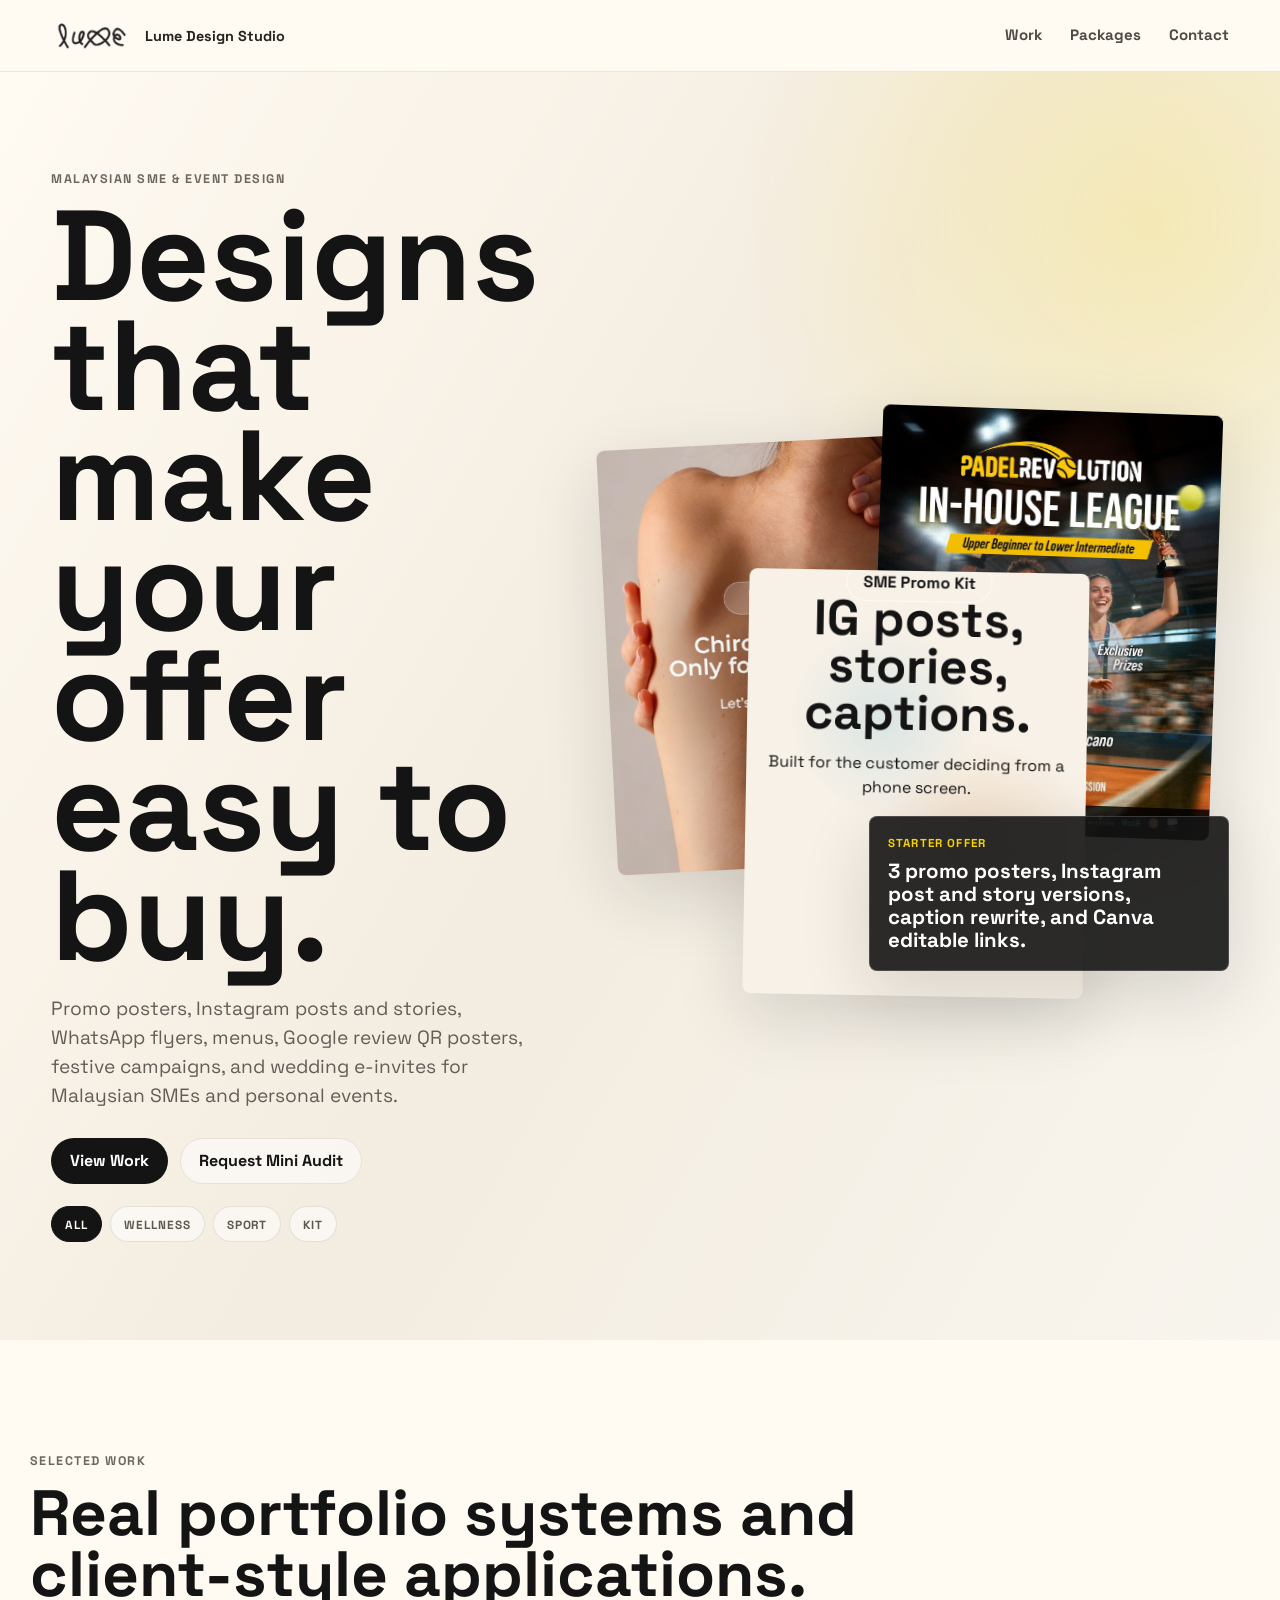
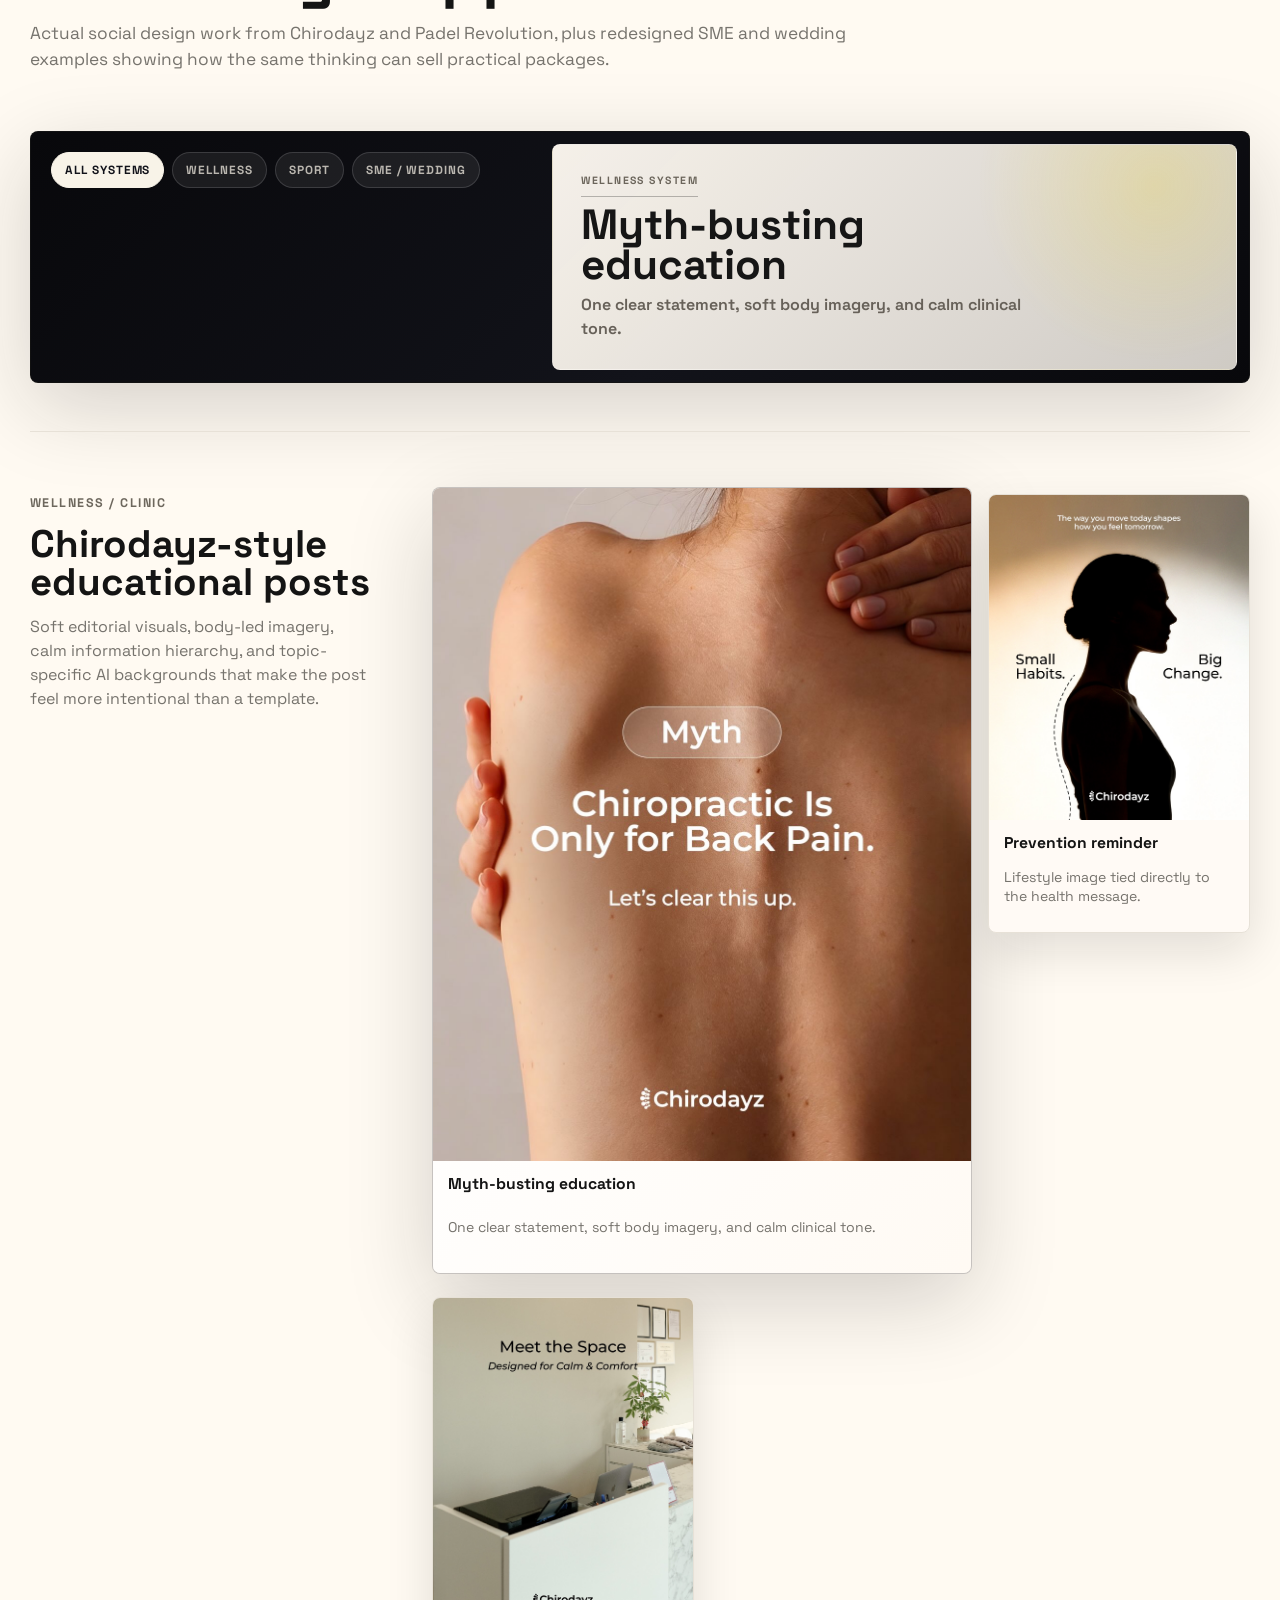
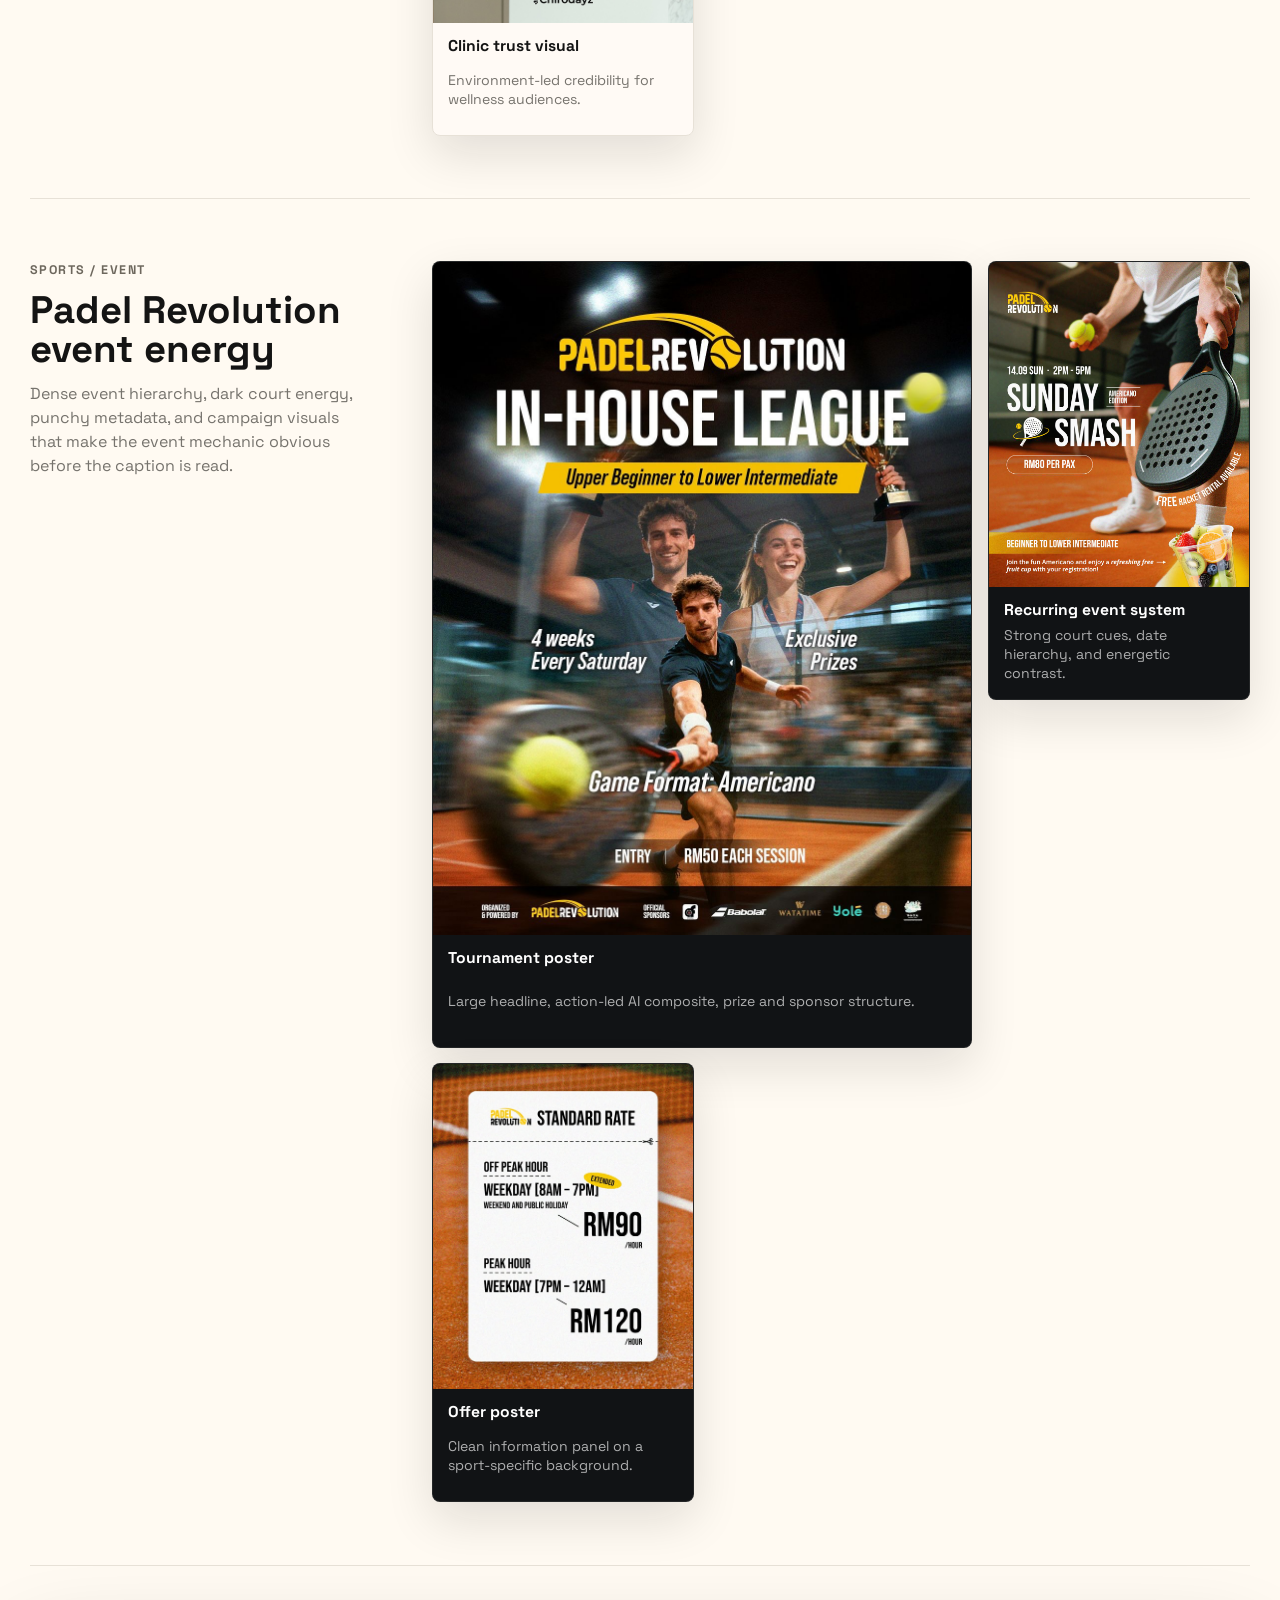
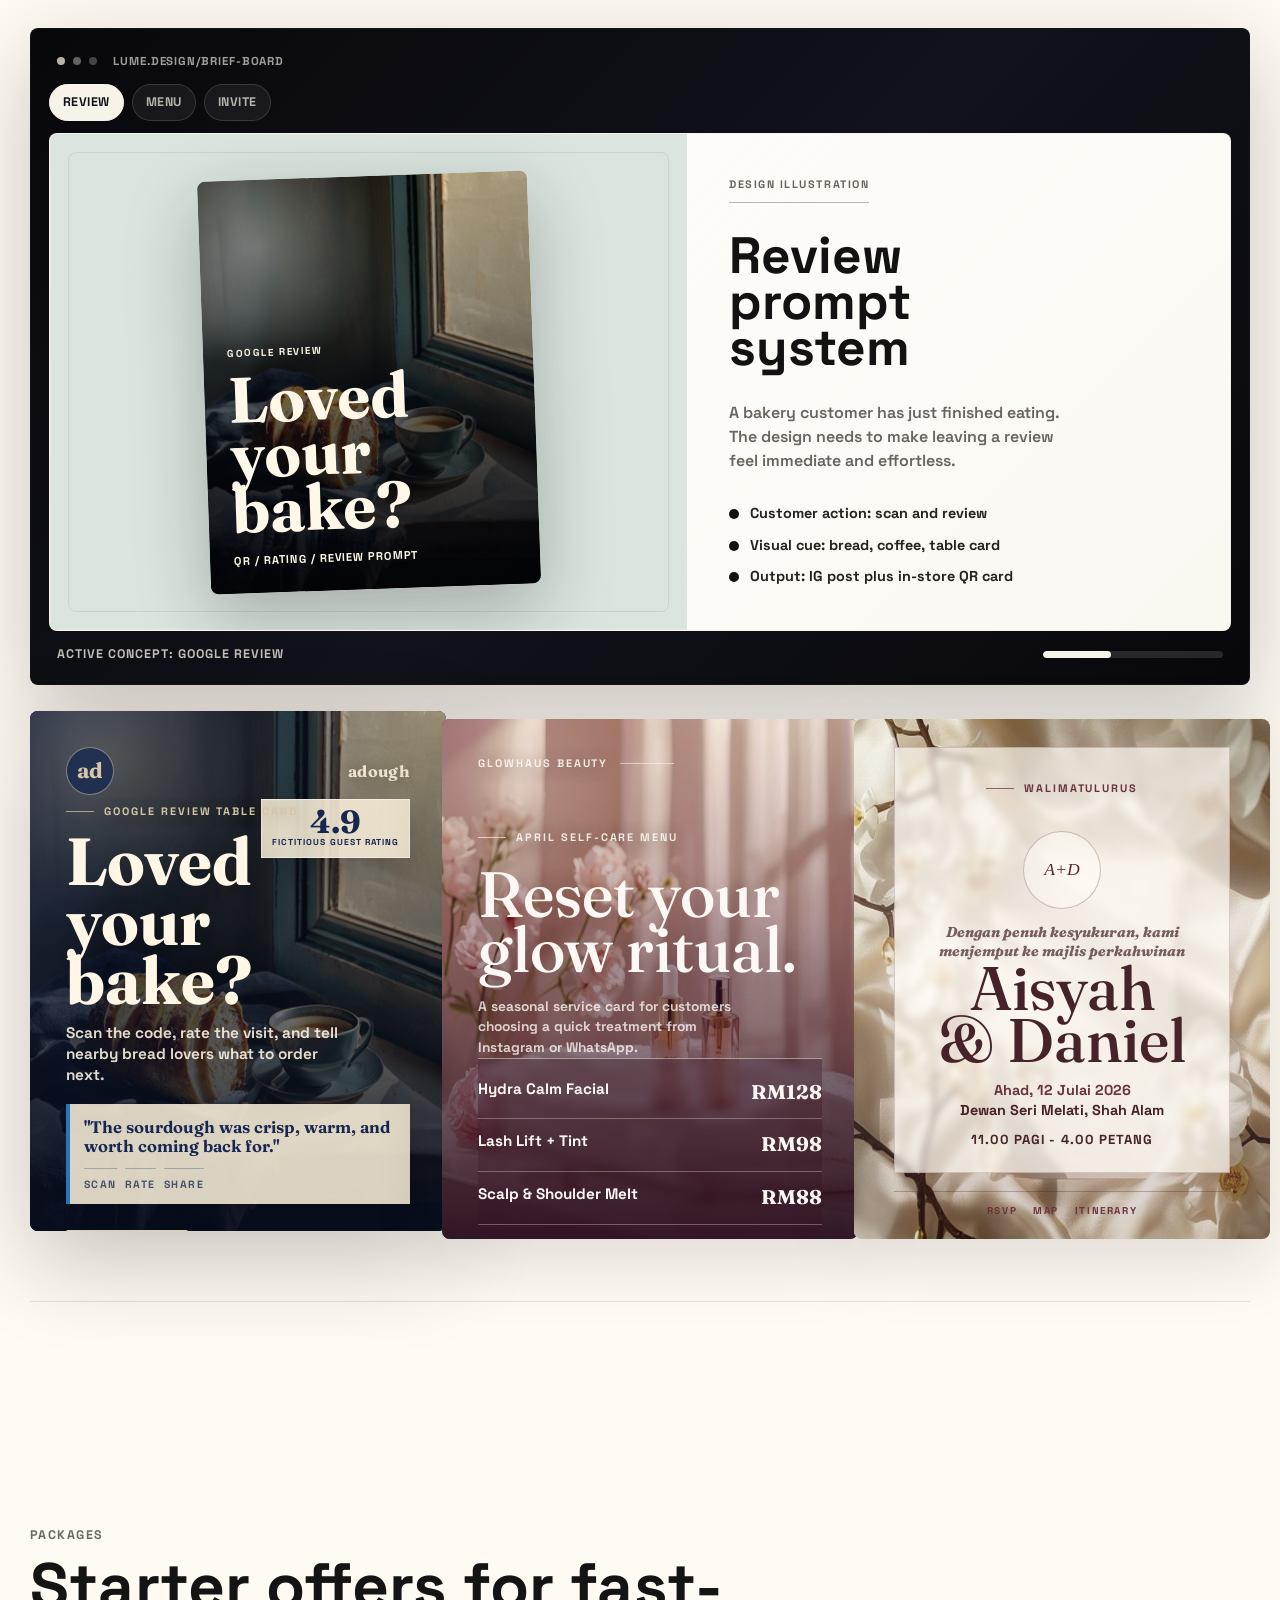
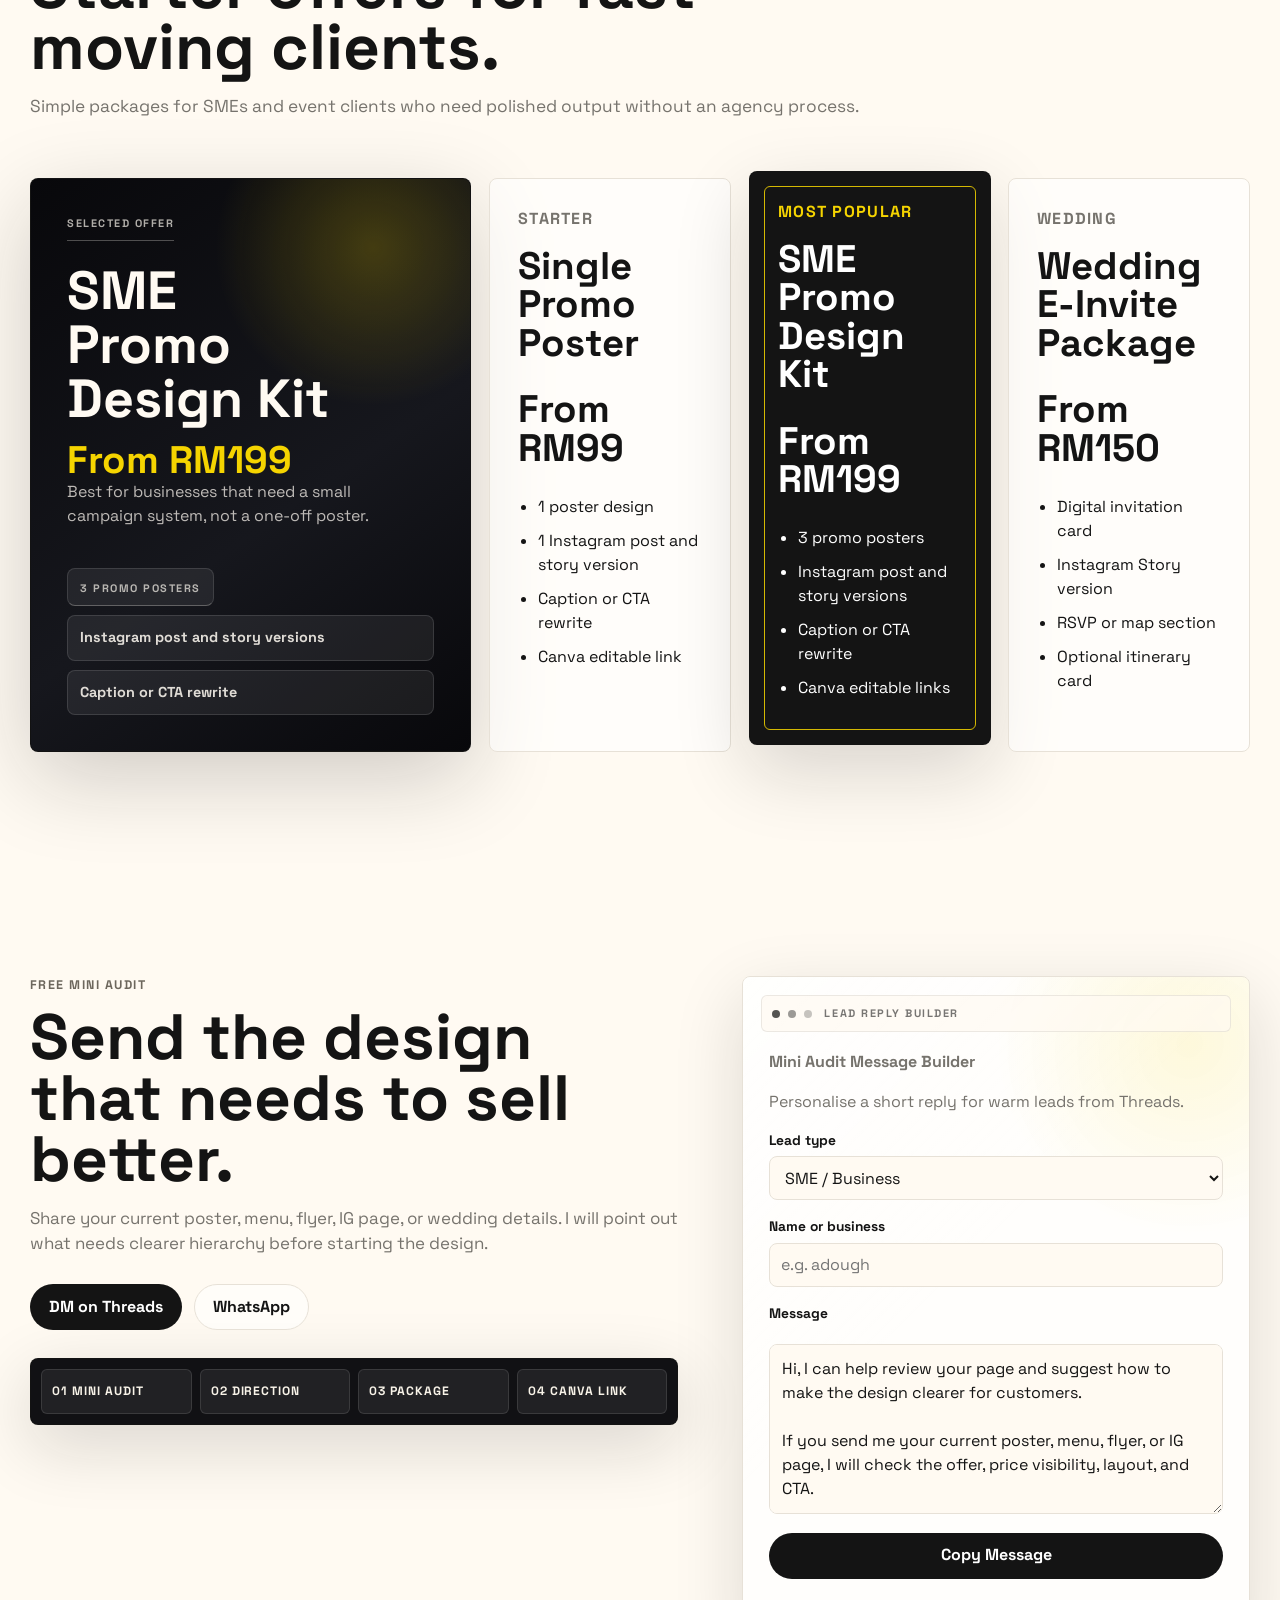
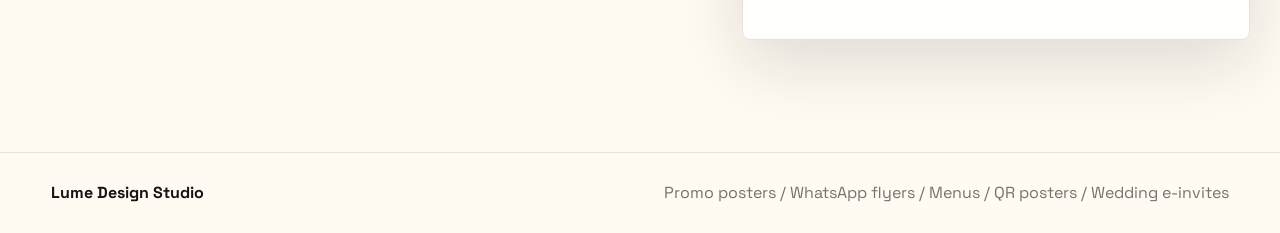
==== commit db84af7f: "Apply interactive portfolio UI across site" ====
--- a/index.html
+++ b/index.html
@@ -15,6 +15,10 @@
     <script src="script.js" defer></script>
   </head>
   <body>
+    <div class="scroll-progress" aria-hidden="true">
+      <span data-scroll-progress></span>
+    </div>
+
     <header class="site-header">
       <a class="brand" href="#top" aria-label="Lume Design Studio home">
         <img class="brand-logo" src="assets/lume-logo-transparent.png" alt="Lume logo">
@@ -36,7 +40,7 @@
     </header>
 
     <main id="top">
-      <section class="hero">
+      <section class="hero" data-section-panel>
         <div class="hero-copy">
           <p class="eyebrow">Malaysian SME &amp; Event Design</p>
           <h1>Designs that make your offer easy to buy.</h1>
@@ -49,21 +53,28 @@
             <a class="button primary" href="#work">View Work</a>
             <a class="button secondary" href="#contact">Request Mini Audit</a>
           </div>
-        </div>
-
-        <div class="hero-board" aria-label="Portfolio preview">
-          <figure class="hero-shot hero-wellness">
+
+          <div class="hero-focus-controls" role="group" aria-label="Preview focus">
+            <button class="hero-focus is-active" type="button" data-hero-focus="all" aria-pressed="true">All</button>
+            <button class="hero-focus" type="button" data-hero-focus="wellness" aria-pressed="false">Wellness</button>
+            <button class="hero-focus" type="button" data-hero-focus="sport" aria-pressed="false">Sport</button>
+            <button class="hero-focus" type="button" data-hero-focus="kit" aria-pressed="false">Kit</button>
+          </div>
+        </div>
+
+        <div class="hero-board" data-hero-board data-hero-focus="all" aria-label="Portfolio preview">
+          <figure class="hero-shot hero-wellness" data-tilt-card data-hero-card="wellness">
             <img src="assets/portfolio/chiro-4.jpg" alt="Chirodayz wellness social media design">
           </figure>
-          <figure class="hero-shot hero-sport">
+          <figure class="hero-shot hero-sport" data-tilt-card data-hero-card="sport">
             <img src="assets/portfolio/padel-34.jpg" alt="Padel Revolution event poster design">
           </figure>
-          <article class="ig-card hero-quote">
+          <article class="ig-card hero-quote" data-tilt-card data-hero-card="kit">
             <span>SME Promo Kit</span>
             <h2>IG posts, stories, captions.</h2>
             <p>Built for the customer deciding from a phone screen.</p>
           </article>
-          <aside class="hero-note">
+          <aside class="hero-note" data-tilt-card data-hero-card="kit">
             <span>Starter Offer</span>
             <strong>3 promo posters, Instagram post and story versions, caption rewrite, and Canva editable links.</strong>
           </aside>
@@ -80,7 +91,21 @@
           </p>
         </div>
 
-        <article class="project">
+        <div class="work-desk" data-workspace data-work-filter="all">
+          <div class="work-controls" role="group" aria-label="Filter portfolio systems">
+            <button class="work-filter is-active" type="button" data-work-filter="all" aria-pressed="true">All systems</button>
+            <button class="work-filter" type="button" data-work-filter="wellness" aria-pressed="false">Wellness</button>
+            <button class="work-filter" type="button" data-work-filter="sport" aria-pressed="false">Sport</button>
+            <button class="work-filter" type="button" data-work-filter="sme" aria-pressed="false">SME / Wedding</button>
+          </div>
+          <aside class="work-preview" aria-live="polite">
+            <span data-work-preview-kicker>Preview selected work</span>
+            <strong data-work-preview-title>Hover a portfolio piece</strong>
+            <p data-work-preview-copy>Use the filters and portfolio cards to inspect how each visual system works as a sellable design package.</p>
+          </aside>
+        </div>
+
+        <article class="project" data-work-project="wellness">
           <div class="project-intro">
             <p class="eyebrow">Wellness / Clinic</p>
             <h3>Chirodayz-style educational posts</h3>
@@ -90,21 +115,21 @@
             </p>
           </div>
           <div class="showcase real-showcase wellness-gallery">
-            <figure class="work-shot feature">
+            <figure class="work-shot feature" tabindex="0" data-preview-card data-preview-kicker="Wellness system" data-tilt-card>
               <img src="assets/portfolio/chiro-4.jpg" alt="Chirodayz myth-busting post">
               <figcaption>
                 <strong>Myth-busting education</strong>
                 <span>One clear statement, soft body imagery, and calm clinical tone.</span>
               </figcaption>
             </figure>
-            <figure class="work-shot">
+            <figure class="work-shot" tabindex="0" data-preview-card data-preview-kicker="Wellness system" data-tilt-card>
               <img src="assets/portfolio/chiro-11.jpg" alt="Chirodayz posture reminder post">
               <figcaption>
                 <strong>Prevention reminder</strong>
                 <span>Lifestyle image tied directly to the health message.</span>
               </figcaption>
             </figure>
-            <figure class="work-shot">
+            <figure class="work-shot" tabindex="0" data-preview-card data-preview-kicker="Wellness system" data-tilt-card>
               <img src="assets/portfolio/chiro-12.jpg" alt="Chirodayz clinic trust post">
               <figcaption>
                 <strong>Clinic trust visual</strong>
@@ -114,7 +139,7 @@
           </div>
         </article>
 
-        <article class="project">
+        <article class="project" data-work-project="sport">
           <div class="project-intro">
             <p class="eyebrow">Sports / Event</p>
             <h3>Padel Revolution event energy</h3>
@@ -124,21 +149,21 @@
             </p>
           </div>
           <div class="showcase real-showcase sport-gallery">
-            <figure class="work-shot feature">
+            <figure class="work-shot feature" tabindex="0" data-preview-card data-preview-kicker="Sports event system" data-tilt-card>
               <img src="assets/portfolio/padel-34.jpg" alt="Padel Revolution tournament event poster">
               <figcaption>
                 <strong>Tournament poster</strong>
                 <span>Large headline, action-led AI composite, prize and sponsor structure.</span>
               </figcaption>
             </figure>
-            <figure class="work-shot">
+            <figure class="work-shot" tabindex="0" data-preview-card data-preview-kicker="Sports event system" data-tilt-card>
               <img src="assets/portfolio/padel-sep-40.jpg" alt="Padel Revolution Sunday Smash poster">
               <figcaption>
                 <strong>Recurring event system</strong>
                 <span>Strong court cues, date hierarchy, and energetic contrast.</span>
               </figcaption>
             </figure>
-            <figure class="work-shot">
+            <figure class="work-shot" tabindex="0" data-preview-card data-preview-kicker="Sports event system" data-tilt-card>
               <img src="assets/portfolio/padel-sep-42.jpg" alt="Padel Revolution rate poster">
               <figcaption>
                 <strong>Offer poster</strong>
@@ -148,7 +173,7 @@
           </div>
         </article>
 
-        <article class="project project-sme">
+        <article class="project project-sme" data-work-project="sme">
           <div id="applications" class="concept-lab" data-concept-lab data-concept="review" aria-label="Interactive design illustration">
             <div class="lab-frame">
               <div class="lab-toolbar" aria-hidden="true">
@@ -193,7 +218,7 @@
           </div>
 
           <div class="showcase sme-showcase">
-            <article class="post sme review-post client-poster is-focused" data-concept-card="review">
+            <article class="post sme review-post client-poster is-focused" tabindex="0" data-concept-card="review" data-preview-card data-preview-kicker="SME adaptation">
               <div class="poster-bg" aria-hidden="true"></div>
               <div class="poster-scrim" aria-hidden="true"></div>
 
@@ -236,7 +261,7 @@
               </div>
             </article>
 
-            <article class="post sme menu-post client-poster" data-concept-card="menu">
+            <article class="post sme menu-post client-poster" tabindex="0" data-concept-card="menu" data-preview-card data-preview-kicker="SME adaptation">
               <div class="poster-bg" aria-hidden="true"></div>
               <div class="poster-scrim" aria-hidden="true"></div>
 
@@ -269,7 +294,7 @@
               <span class="poster-cta">Book by 30 April. Evening slots available Friday to Sunday.</span>
             </article>
 
-            <article class="post sme invite-post client-poster" data-concept-card="invite">
+            <article class="post sme invite-post client-poster" tabindex="0" data-concept-card="invite" data-preview-card data-preview-kicker="Wedding adaptation">
               <div class="poster-bg" aria-hidden="true"></div>
               <div class="poster-scrim" aria-hidden="true"></div>
 
@@ -300,20 +325,33 @@
           <p>Simple packages for SMEs and event clients who need polished output without an agency process.</p>
         </div>
 
-        <div class="package-grid">
-          <article class="package-card">
-            <p>Starter</p>
-            <h3>Single Promo Poster</h3>
-            <strong>From RM99</strong>
-            <ul>
-              <li>1 poster design</li>
-              <li>1 Instagram post and story version</li>
-              <li>Caption or CTA rewrite</li>
-              <li>Canva editable link</li>
-            </ul>
-          </article>
-
-          <article class="package-card featured">
+        <div class="package-shell" data-package-studio data-package="kit">
+          <aside class="package-preview" aria-live="polite">
+            <span data-package-kicker>Selected offer</span>
+            <h3 data-package-title>SME Promo Design Kit</h3>
+            <strong data-package-price>From RM199</strong>
+            <p data-package-copy>Best for businesses that need a small campaign system, not a one-off poster.</p>
+            <div class="output-stack" aria-label="Included outputs">
+              <span data-package-output-one>3 promo posters</span>
+              <span data-package-output-two>Instagram post and story versions</span>
+              <span data-package-output-three>Caption or CTA rewrite</span>
+            </div>
+          </aside>
+
+          <div class="package-grid">
+            <article class="package-card" role="button" tabindex="0" data-package-card="starter" aria-pressed="false" data-tilt-card>
+              <p>Starter</p>
+              <h3>Single Promo Poster</h3>
+              <strong>From RM99</strong>
+              <ul>
+                <li>1 poster design</li>
+                <li>1 Instagram post and story version</li>
+                <li>Caption or CTA rewrite</li>
+                <li>Canva editable link</li>
+              </ul>
+            </article>
+
+          <article class="package-card featured is-selected" role="button" tabindex="0" data-package-card="kit" aria-pressed="true" data-tilt-card>
             <p>Most Popular</p>
             <h3>SME Promo Design Kit</h3>
             <strong>From RM199</strong>
@@ -325,7 +363,7 @@
             </ul>
           </article>
 
-          <article class="package-card">
+          <article class="package-card" role="button" tabindex="0" data-package-card="wedding" aria-pressed="false" data-tilt-card>
             <p>Wedding</p>
             <h3>Wedding E-Invite Package</h3>
             <strong>From RM150</strong>
@@ -336,10 +374,11 @@
               <li>Optional itinerary card</li>
             </ul>
           </article>
+          </div>
         </div>
       </section>
 
-      <section id="contact" class="section-wrap contact" aria-labelledby="contact-title">
+      <section id="contact" class="section-wrap contact" aria-labelledby="contact-title" data-contact-desk>
         <div class="contact-copy">
           <p class="eyebrow">Free Mini Audit</p>
           <h2 id="contact-title">Send the design that needs to sell better.</h2>
@@ -351,9 +390,22 @@
             <a class="button primary" href="https://www.threads.net/@your_threads_handle">DM on Threads</a>
             <a class="button secondary" href="https://wa.me/601XXXXXXXX">WhatsApp</a>
           </div>
-        </div>
-
-        <form class="audit-panel" aria-label="Mini audit message builder">
+
+          <div class="route-board" aria-label="Lead flow">
+            <span>01 Mini audit</span>
+            <span>02 Direction</span>
+            <span>03 Package</span>
+            <span>04 Canva link</span>
+          </div>
+        </div>
+
+        <form class="audit-panel" aria-label="Mini audit message builder" data-tilt-card>
+          <div class="panel-toolbar" aria-hidden="true">
+            <span></span>
+            <span></span>
+            <span></span>
+            <strong>Lead reply builder</strong>
+          </div>
           <p><strong>Mini Audit Message Builder</strong></p>
           <p>Personalise a short reply for warm leads from Threads.</p>
 
--- a/styles.css
+++ b/styles.css
@@ -2068,3 +2068,545 @@
     grid-template-columns: 1fr;
   }
 }
+
+/* Site-wide interactive portfolio system */
+
+.scroll-progress {
+  position: fixed;
+  top: 0;
+  left: 0;
+  z-index: 80;
+  width: 100%;
+  height: 3px;
+  background: transparent;
+  pointer-events: none;
+}
+
+.scroll-progress span {
+  display: block;
+  width: 100%;
+  height: 100%;
+  background: linear-gradient(90deg, var(--adough-blue), var(--yellow), var(--glow-rose));
+  transform: scaleX(0);
+  transform-origin: left center;
+}
+
+.reveal-ready {
+  opacity: 0;
+  transform: translateY(20px);
+  transition:
+    opacity 520ms ease,
+    transform 520ms ease;
+}
+
+.reveal-ready.is-visible {
+  opacity: 1;
+  transform: translateY(0);
+}
+
+.hero-focus-controls,
+.work-controls {
+  display: flex;
+  flex-wrap: wrap;
+  gap: 8px;
+  margin-top: 22px;
+}
+
+.hero-focus,
+.work-filter {
+  min-height: 36px;
+  padding: 8px 13px;
+  color: #5e594f;
+  background: rgba(255, 255, 255, 0.54);
+  border: 1px solid rgba(20, 20, 20, 0.1);
+  border-radius: 999px;
+  cursor: pointer;
+  font-size: 0.74rem;
+  font-weight: 900;
+  letter-spacing: 0.08em;
+  text-transform: uppercase;
+  transition:
+    color 160ms ease,
+    background 160ms ease,
+    border-color 160ms ease,
+    transform 160ms ease;
+}
+
+.hero-focus:hover,
+.hero-focus:focus-visible,
+.work-filter:hover,
+.work-filter:focus-visible {
+  transform: translateY(-1px);
+}
+
+.hero-focus.is-active,
+.work-filter.is-active {
+  color: #fffaf2;
+  background: #141414;
+  border-color: #141414;
+}
+
+.hero-board {
+  perspective: 1200px;
+}
+
+.hero-shot,
+.ig-card,
+.hero-note {
+  --base-rotate: 0deg;
+  --tilt-x: 0deg;
+  --tilt-y: 0deg;
+  --lift: 0px;
+  transform:
+    perspective(1200px)
+    rotateZ(var(--base-rotate))
+    rotateX(var(--tilt-x))
+    rotateY(var(--tilt-y))
+    translateY(var(--lift));
+  transform-style: preserve-3d;
+  transition:
+    opacity 180ms ease,
+    filter 180ms ease,
+    transform 180ms ease,
+    box-shadow 180ms ease;
+}
+
+.hero-wellness {
+  --base-rotate: -3deg;
+}
+
+.hero-sport {
+  --base-rotate: 2deg;
+}
+
+.hero-quote {
+  --base-rotate: 1deg;
+}
+
+.hero-shot:hover,
+.ig-card:hover,
+.hero-note:hover {
+  --lift: -8px;
+  box-shadow: 0 34px 94px rgba(20, 20, 20, 0.2);
+}
+
+.hero-board[data-hero-focus="wellness"] [data-hero-card]:not([data-hero-card="wellness"]),
+.hero-board[data-hero-focus="sport"] [data-hero-card]:not([data-hero-card="sport"]),
+.hero-board[data-hero-focus="kit"] [data-hero-card]:not([data-hero-card="kit"]) {
+  opacity: 0.46;
+  filter: saturate(0.72) blur(0.4px);
+}
+
+.hero-board[data-hero-focus="wellness"] [data-hero-card="wellness"],
+.hero-board[data-hero-focus="sport"] [data-hero-card="sport"],
+.hero-board[data-hero-focus="kit"] [data-hero-card="kit"] {
+  --lift: -10px;
+  box-shadow: 0 36px 98px rgba(20, 20, 20, 0.24);
+}
+
+.work-desk {
+  display: grid;
+  grid-template-columns: minmax(280px, 0.72fr) minmax(0, 1fr);
+  gap: 16px;
+  align-items: stretch;
+  margin-bottom: clamp(26px, 5vw, 48px);
+  padding: 12px;
+  color: #f8f3e8;
+  background:
+    linear-gradient(135deg, #08080b 0%, #12131a 58%, #08080b 100%);
+  border: 1px solid rgba(20, 20, 20, 0.88);
+  border-radius: var(--radius);
+  box-shadow: 0 24px 84px rgba(20, 20, 20, 0.18);
+}
+
+.work-desk .work-controls {
+  align-content: start;
+  margin: 0;
+  padding: 8px;
+}
+
+.work-desk .work-filter {
+  color: rgba(248, 243, 232, 0.72);
+  background: rgba(255, 255, 255, 0.07);
+  border-color: rgba(255, 255, 255, 0.14);
+}
+
+.work-desk .work-filter.is-active {
+  color: #11121a;
+  background: #f8f3e8;
+  border-color: #f8f3e8;
+}
+
+.work-preview {
+  display: grid;
+  gap: 8px;
+  min-height: 148px;
+  padding: clamp(18px, 3vw, 28px);
+  color: #161616;
+  background:
+    radial-gradient(circle at 88% 18%, rgba(245, 212, 0, 0.18), transparent 28%),
+    linear-gradient(135deg, rgba(255, 250, 242, 0.96), rgba(245, 240, 232, 0.84));
+  border: 1px solid rgba(255, 255, 255, 0.18);
+  border-radius: var(--radius);
+}
+
+.work-preview span {
+  width: max-content;
+  max-width: 100%;
+  padding-bottom: 8px;
+  border-bottom: 1px solid rgba(20, 20, 20, 0.28);
+  color: #6b655b;
+  font-size: 0.66rem;
+  font-weight: 950;
+  letter-spacing: 0.14em;
+  text-transform: uppercase;
+}
+
+.work-preview strong {
+  max-width: 12ch;
+  font-size: clamp(1.7rem, 3.3vw, 3.15rem);
+  line-height: 0.94;
+}
+
+.work-preview p {
+  max-width: 48ch;
+  margin: 0;
+  color: #676159;
+  font-weight: 640;
+}
+
+.project {
+  position: relative;
+  transition:
+    opacity 220ms ease,
+    filter 220ms ease;
+}
+
+.project.is-muted {
+  opacity: 0.38;
+  filter: saturate(0.6);
+}
+
+.project.is-muted:hover,
+.project.is-muted:focus-within {
+  opacity: 0.86;
+  filter: saturate(0.9);
+}
+
+.work-shot,
+.package-card,
+.audit-panel {
+  --tilt-x: 0deg;
+  --tilt-y: 0deg;
+  --lift: 0px;
+  transform:
+    perspective(1200px)
+    rotateX(var(--tilt-x))
+    rotateY(var(--tilt-y))
+    translateY(var(--lift));
+  transform-style: preserve-3d;
+  transition:
+    border-color 180ms ease,
+    box-shadow 180ms ease,
+    filter 180ms ease,
+    transform 180ms ease;
+}
+
+.work-shot {
+  cursor: pointer;
+}
+
+.work-shot:hover,
+.work-shot:focus-visible,
+.work-shot.is-previewed {
+  --lift: -7px;
+  border-color: rgba(20, 20, 20, 0.24);
+  box-shadow: 0 28px 86px rgba(20, 20, 20, 0.18);
+}
+
+.sport-gallery .work-shot:hover,
+.sport-gallery .work-shot:focus-visible,
+.sport-gallery .work-shot.is-previewed {
+  border-color: rgba(245, 212, 0, 0.42);
+}
+
+.work-shot.is-previewed figcaption {
+  background:
+    linear-gradient(135deg, rgba(255, 255, 255, 0.76), rgba(255, 250, 242, 0.46));
+}
+
+.sport-gallery .work-shot.is-previewed figcaption {
+  background:
+    linear-gradient(135deg, rgba(245, 212, 0, 0.14), rgba(255, 255, 255, 0.04));
+}
+
+.package-shell {
+  display: grid;
+  grid-template-columns: minmax(280px, 0.58fr) minmax(0, 1fr);
+  gap: 18px;
+  align-items: stretch;
+}
+
+.package-preview {
+  position: sticky;
+  top: 104px;
+  display: flex;
+  flex-direction: column;
+  min-height: 420px;
+  padding: clamp(24px, 4vw, 36px);
+  color: #fffaf2;
+  background:
+    radial-gradient(circle at 78% 12%, rgba(245, 212, 0, 0.22), transparent 26%),
+    linear-gradient(145deg, #08080b, #16171d 58%, #08080b);
+  border: 1px solid rgba(20, 20, 20, 0.88);
+  border-radius: var(--radius);
+  box-shadow: 0 26px 88px rgba(20, 20, 20, 0.2);
+}
+
+.package-preview span:first-child {
+  width: max-content;
+  max-width: 100%;
+  padding-bottom: 9px;
+  border-bottom: 1px solid rgba(255, 250, 242, 0.28);
+  color: rgba(255, 250, 242, 0.68);
+  font-size: 0.68rem;
+  font-weight: 950;
+  letter-spacing: 0.14em;
+  text-transform: uppercase;
+}
+
+.package-preview h3 {
+  max-width: 8ch;
+  margin: auto 0 16px;
+  font-size: clamp(2.3rem, 4.2vw, 4.7rem);
+}
+
+.package-preview strong {
+  display: block;
+  color: var(--yellow);
+  font-size: clamp(1.6rem, 3vw, 3.1rem);
+  line-height: 1;
+}
+
+.package-preview p {
+  max-width: 34ch;
+  color: rgba(255, 250, 242, 0.72);
+}
+
+.output-stack {
+  display: grid;
+  gap: 9px;
+  margin-top: 24px;
+}
+
+.output-stack span {
+  padding: 11px 12px;
+  color: rgba(255, 250, 242, 0.86);
+  background: rgba(255, 255, 255, 0.07);
+  border: 1px solid rgba(255, 255, 255, 0.12);
+  border-radius: var(--radius);
+  font-size: 0.9rem;
+  font-weight: 800;
+}
+
+.package-card {
+  position: relative;
+  cursor: pointer;
+  outline: none;
+}
+
+.package-card::after {
+  content: "";
+  position: absolute;
+  inset: 14px;
+  border: 1px solid transparent;
+  border-radius: calc(var(--radius) - 2px);
+  pointer-events: none;
+  transition: border-color 180ms ease;
+}
+
+.package-card:hover,
+.package-card:focus-visible,
+.package-card.is-selected {
+  --lift: -7px;
+  border-color: rgba(20, 20, 20, 0.32);
+  box-shadow: 0 26px 76px rgba(20, 20, 20, 0.16);
+}
+
+.package-card.is-selected::after {
+  border-color: rgba(245, 212, 0, 0.72);
+}
+
+.package-card.featured.is-selected::after {
+  border-color: rgba(245, 212, 0, 0.86);
+}
+
+.route-board {
+  display: grid;
+  grid-template-columns: repeat(4, minmax(0, 1fr));
+  gap: 8px;
+  margin-top: 28px;
+  padding: 10px;
+  color: #f8f3e8;
+  background: #111114;
+  border: 1px solid rgba(20, 20, 20, 0.84);
+  border-radius: var(--radius);
+  box-shadow: 0 20px 68px rgba(20, 20, 20, 0.16);
+}
+
+.route-board span {
+  padding: 12px 10px;
+  background: rgba(255, 255, 255, 0.07);
+  border: 1px solid rgba(255, 255, 255, 0.11);
+  border-radius: calc(var(--radius) - 2px);
+  font-size: 0.76rem;
+  font-weight: 900;
+  letter-spacing: 0.08em;
+  text-transform: uppercase;
+}
+
+.audit-panel {
+  position: relative;
+  overflow: hidden;
+}
+
+.audit-panel::before {
+  content: "";
+  position: absolute;
+  inset: 0;
+  background:
+    radial-gradient(circle at 88% 10%, rgba(245, 212, 0, 0.13), transparent 26%),
+    linear-gradient(135deg, rgba(255, 255, 255, 0.5), transparent 44%);
+  pointer-events: none;
+}
+
+.audit-panel > * {
+  position: relative;
+  z-index: 1;
+}
+
+.panel-toolbar {
+  display: flex;
+  align-items: center;
+  gap: 8px;
+  margin: -8px -8px 18px;
+  padding: 9px 10px;
+  color: rgba(20, 20, 20, 0.58);
+  background: rgba(255, 250, 242, 0.72);
+  border: 1px solid rgba(20, 20, 20, 0.08);
+  border-radius: calc(var(--radius) - 2px);
+}
+
+.panel-toolbar span {
+  width: 8px;
+  aspect-ratio: 1;
+  background: #141414;
+  border-radius: 50%;
+  opacity: 0.72;
+}
+
+.panel-toolbar span:nth-child(2) {
+  opacity: 0.42;
+}
+
+.panel-toolbar span:nth-child(3) {
+  opacity: 0.24;
+}
+
+.panel-toolbar strong {
+  margin-left: 4px;
+  font-size: 0.68rem;
+  font-weight: 950;
+  letter-spacing: 0.14em;
+  text-transform: uppercase;
+}
+
+.audit-panel:hover,
+.audit-panel:focus-within {
+  --lift: -5px;
+  border-color: rgba(20, 20, 20, 0.22);
+}
+
+@media (max-width: 1040px) {
+  .work-desk,
+  .package-shell {
+    grid-template-columns: 1fr;
+  }
+
+  .package-preview {
+    position: relative;
+    top: auto;
+    min-height: 360px;
+  }
+}
+
+@media (max-width: 760px) {
+  .hero-focus-controls,
+  .work-controls {
+    display: grid;
+    grid-template-columns: repeat(2, minmax(0, 1fr));
+  }
+
+  .hero-focus,
+  .work-filter {
+    width: 100%;
+    padding-inline: 8px;
+  }
+
+  .hero-shot,
+  .ig-card,
+  .hero-note {
+    --base-rotate: 0deg;
+    transform:
+      perspective(1200px)
+      rotateX(var(--tilt-x))
+      rotateY(var(--tilt-y))
+      translateY(var(--lift));
+  }
+
+  .work-desk {
+    padding: 10px;
+  }
+
+  .work-preview {
+    min-height: auto;
+  }
+
+  .route-board {
+    grid-template-columns: repeat(2, minmax(0, 1fr));
+  }
+}
+
+@media (max-width: 460px) {
+  .hero-focus-controls,
+  .work-controls,
+  .route-board {
+    grid-template-columns: 1fr;
+  }
+
+  .package-preview {
+    min-height: 330px;
+  }
+
+  .output-stack span {
+    font-size: 0.84rem;
+  }
+}
+
+@media (prefers-reduced-motion: reduce) {
+  html {
+    scroll-behavior: auto;
+  }
+
+  .reveal-ready,
+  .hero-shot,
+  .ig-card,
+  .hero-note,
+  .work-shot,
+  .package-card,
+  .audit-panel,
+  .client-poster {
+    transition: none;
+    transform: none;
+  }
+}
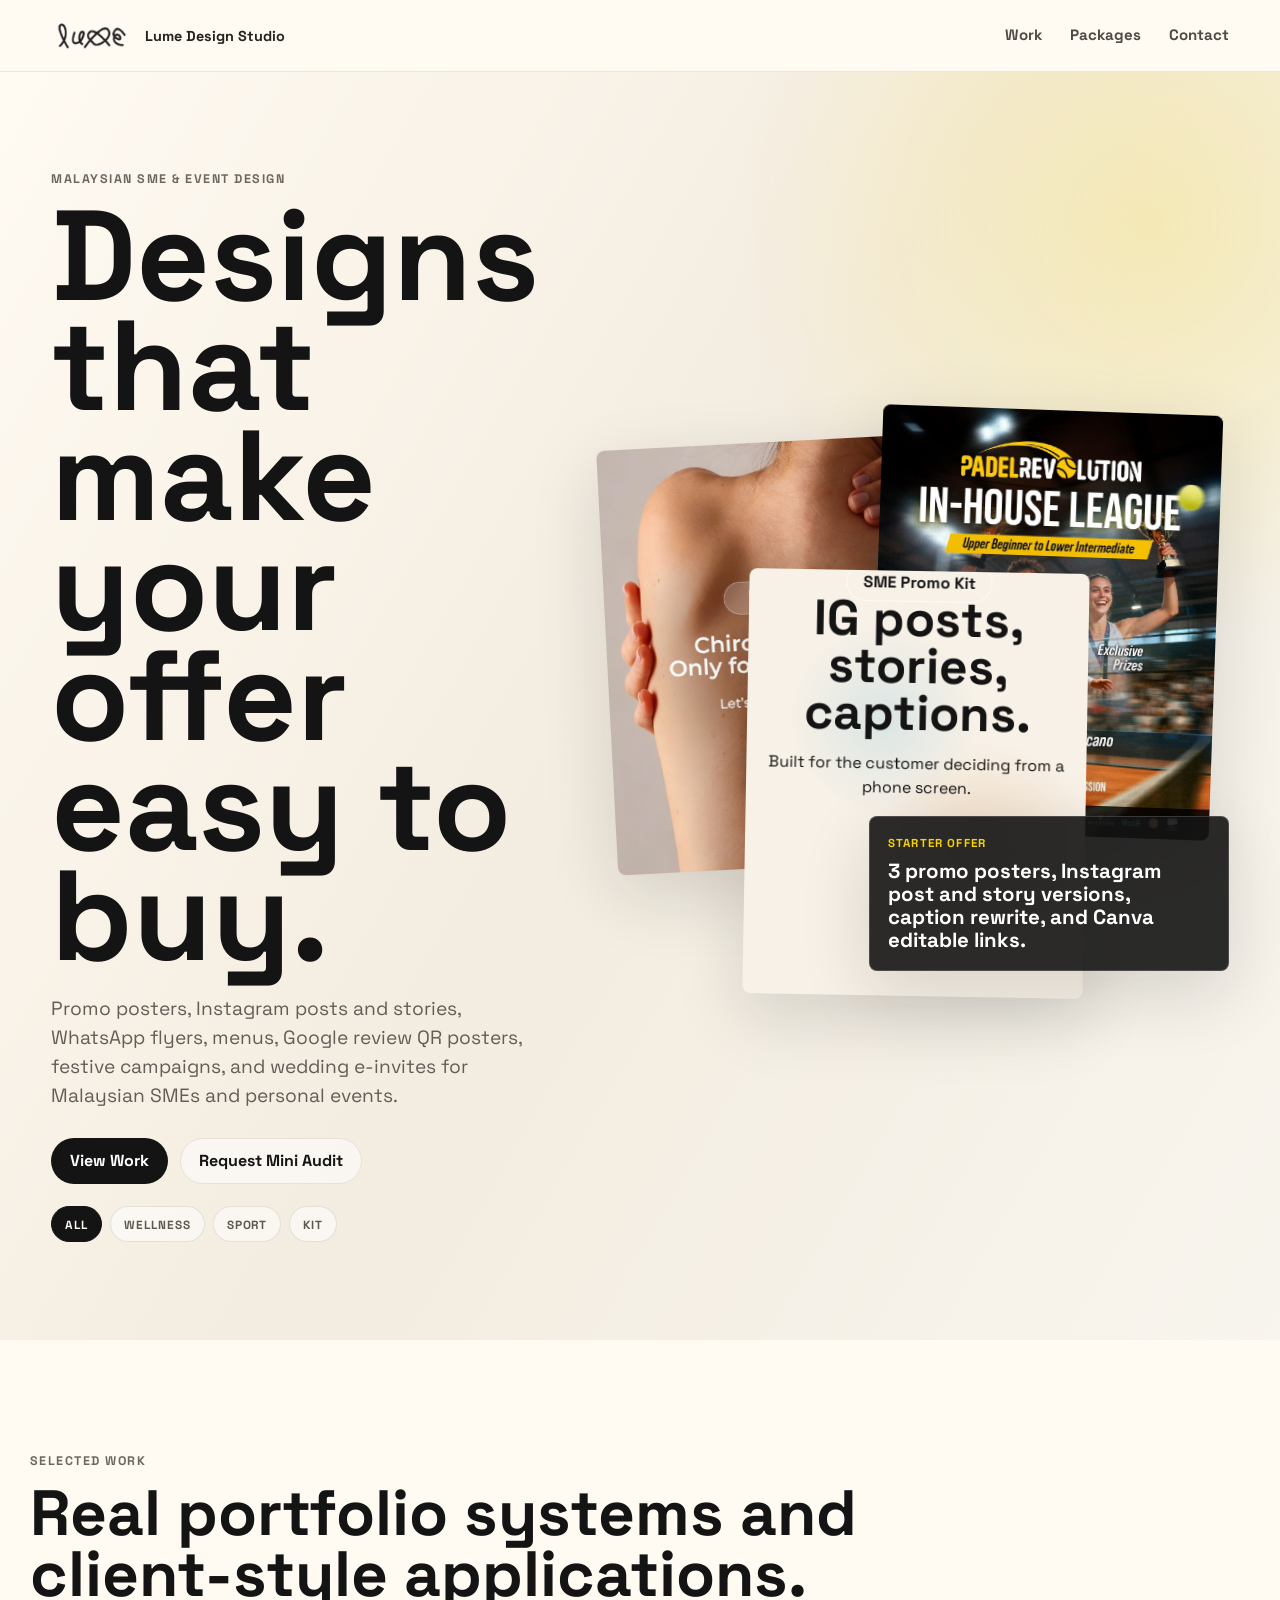
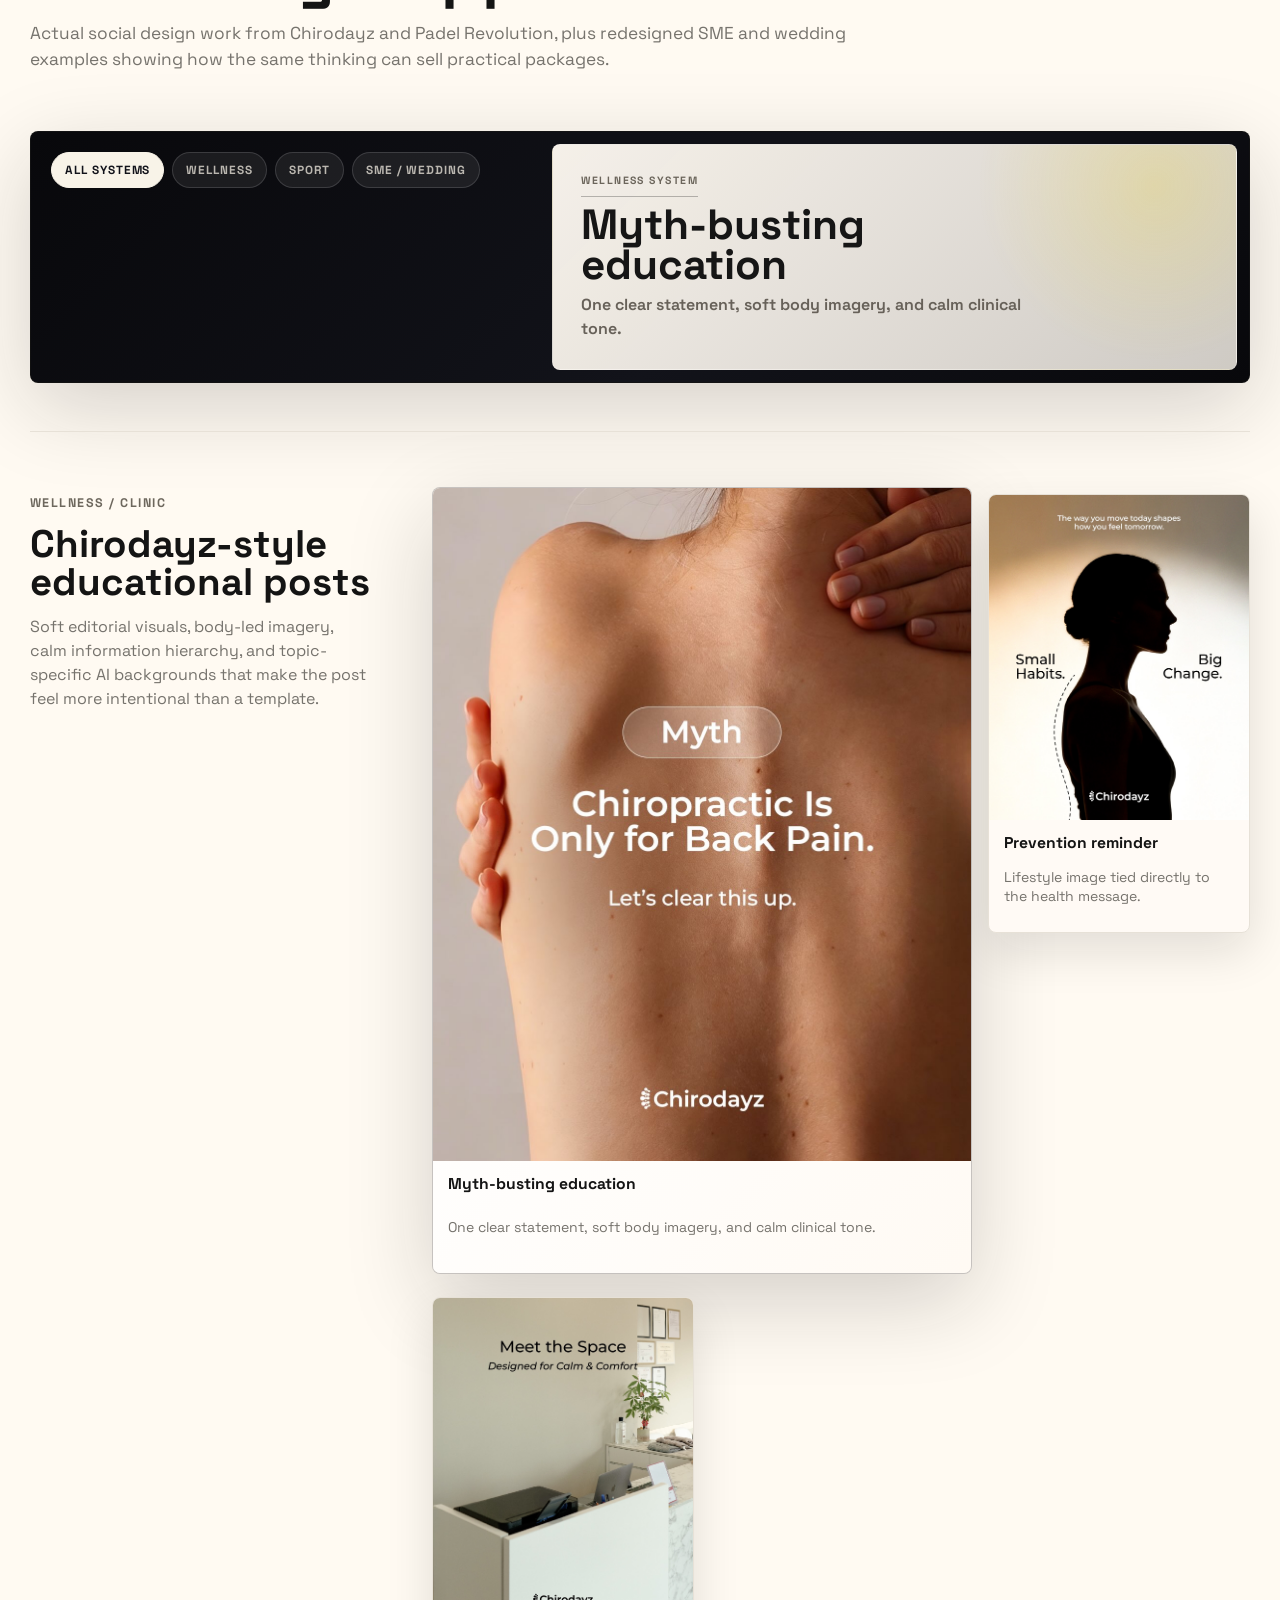
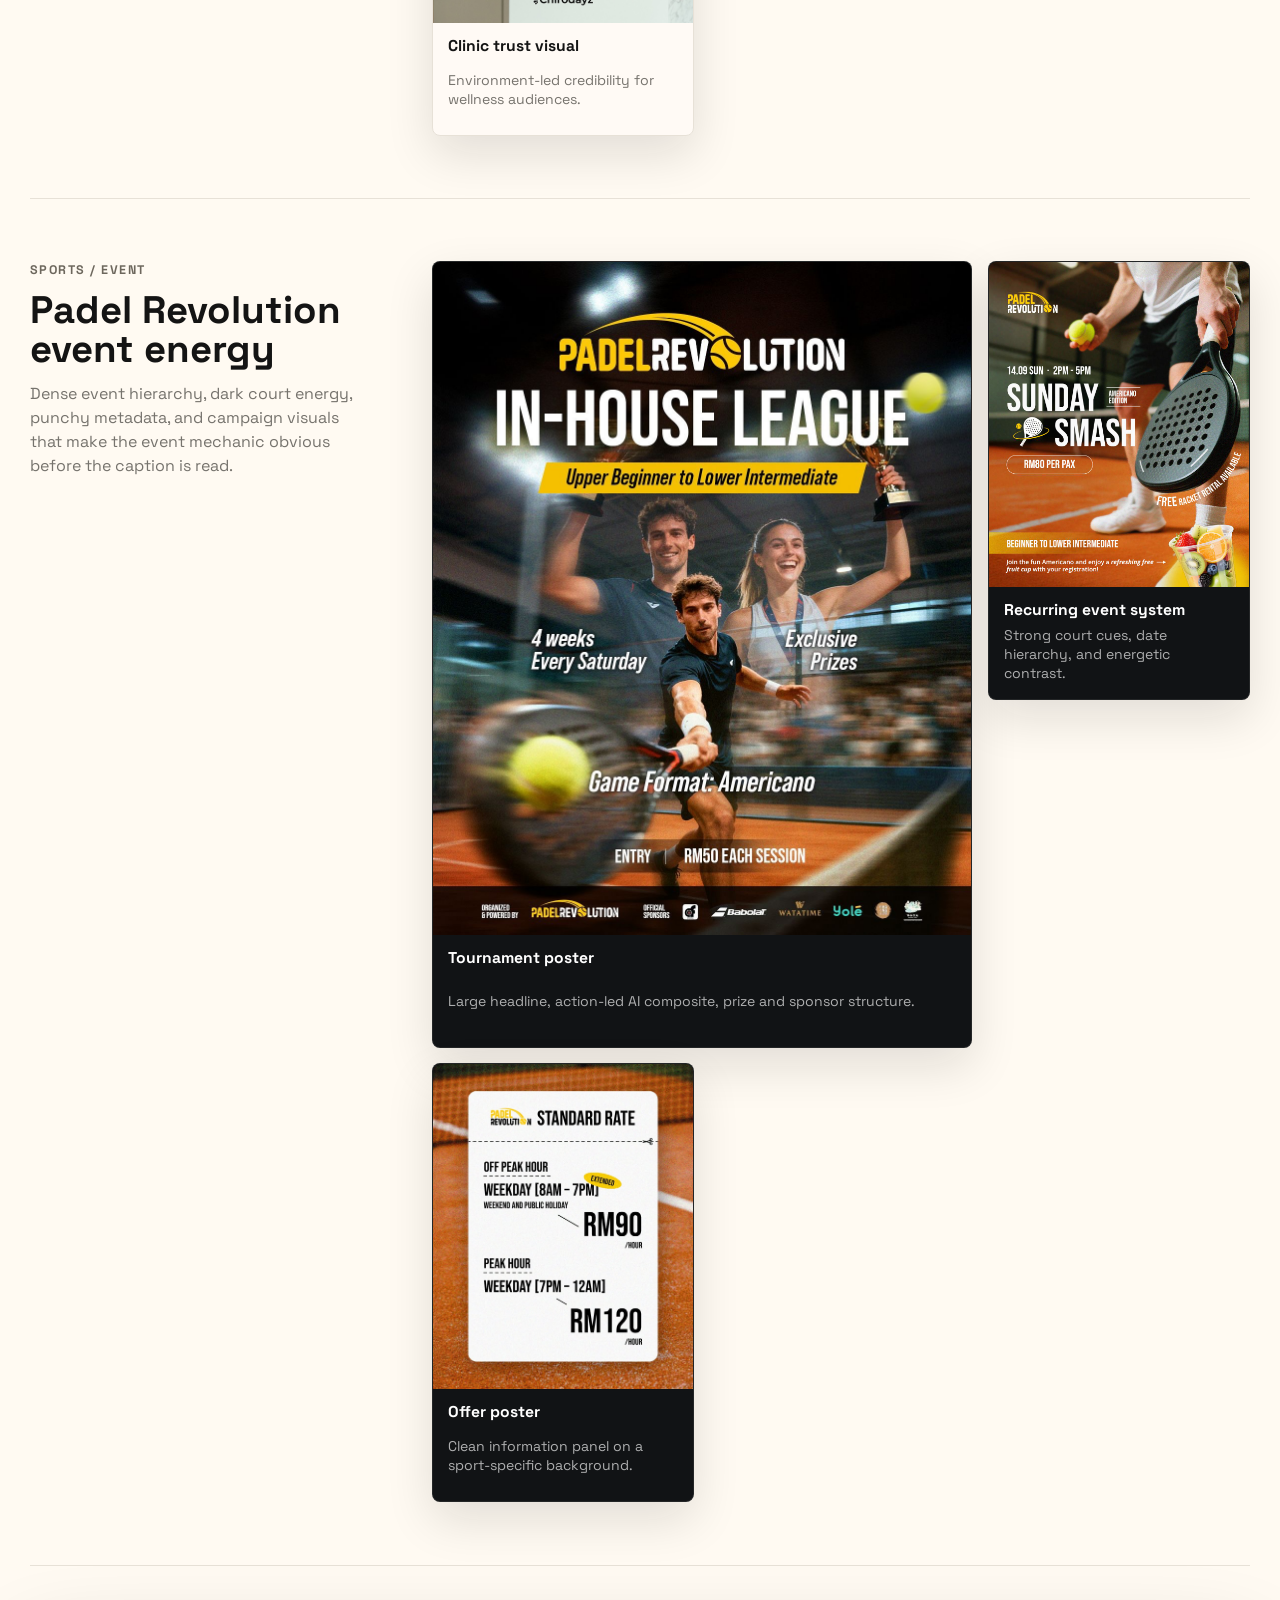
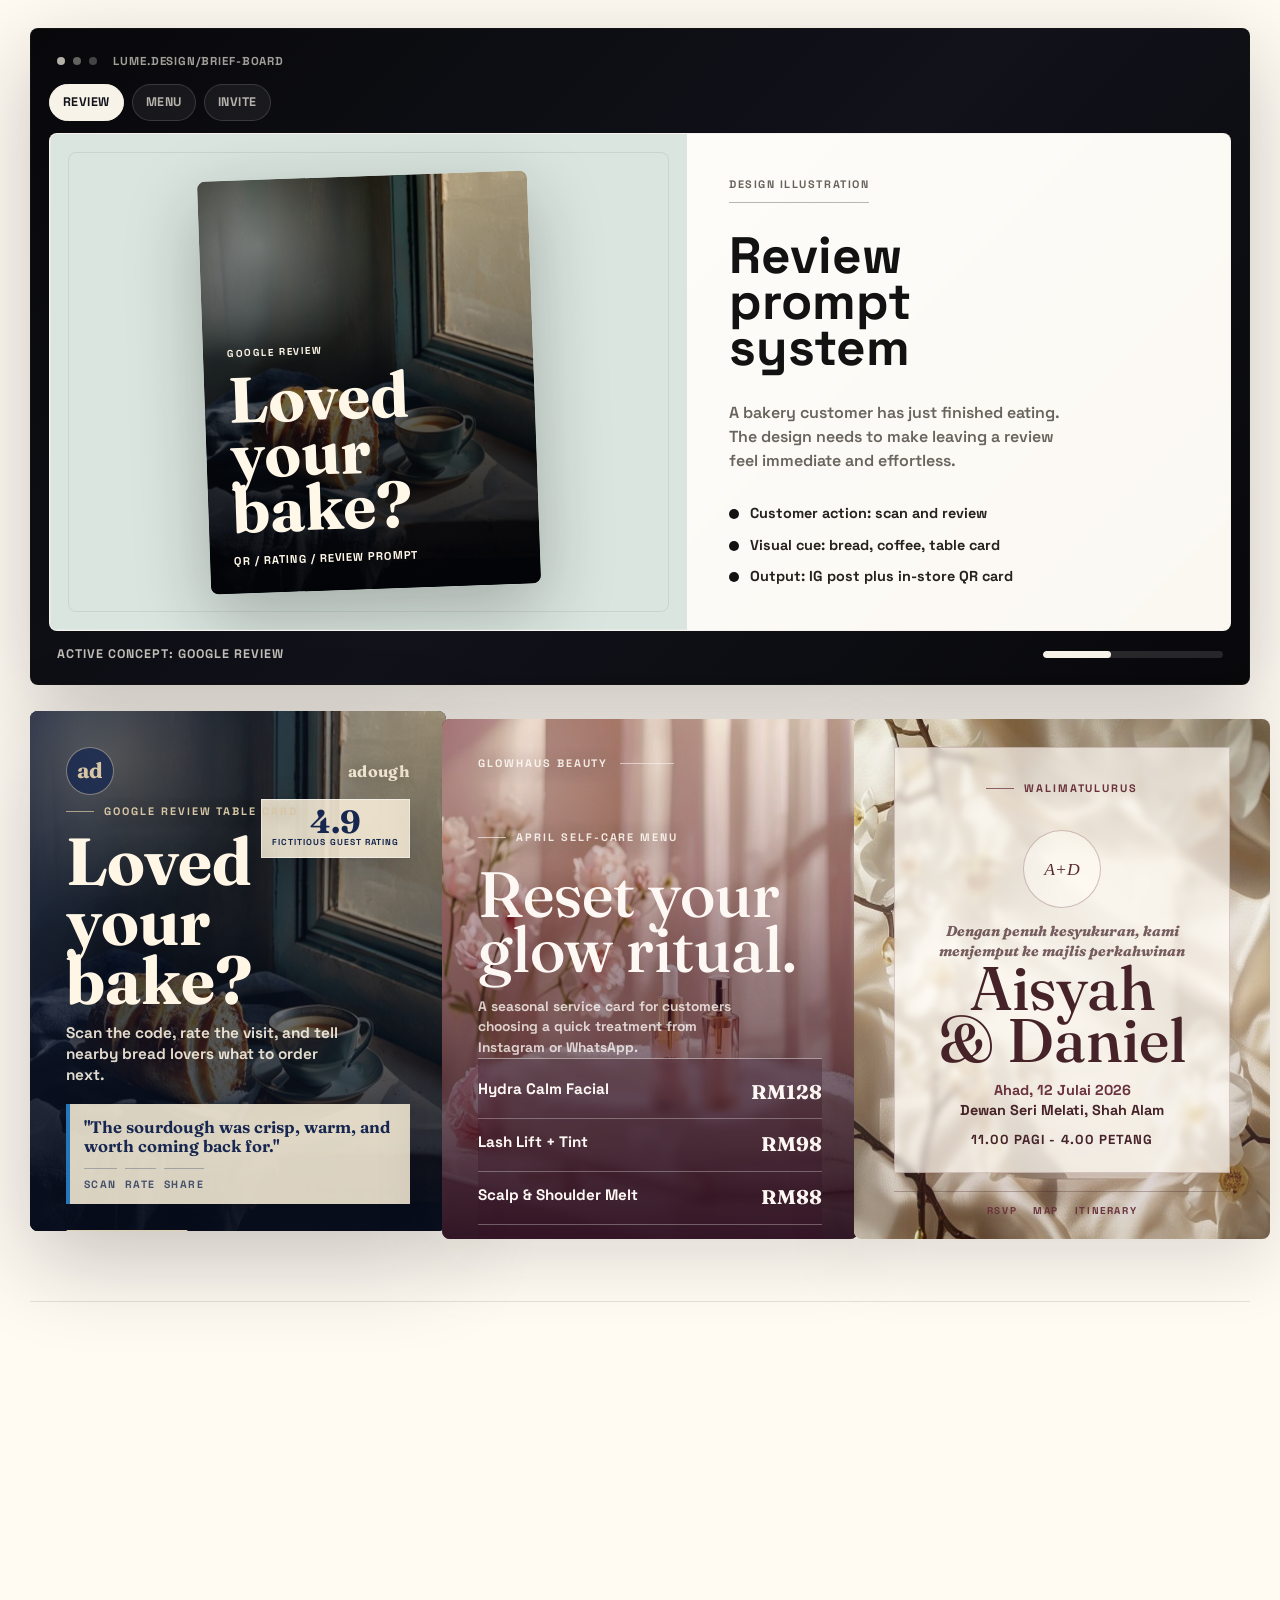
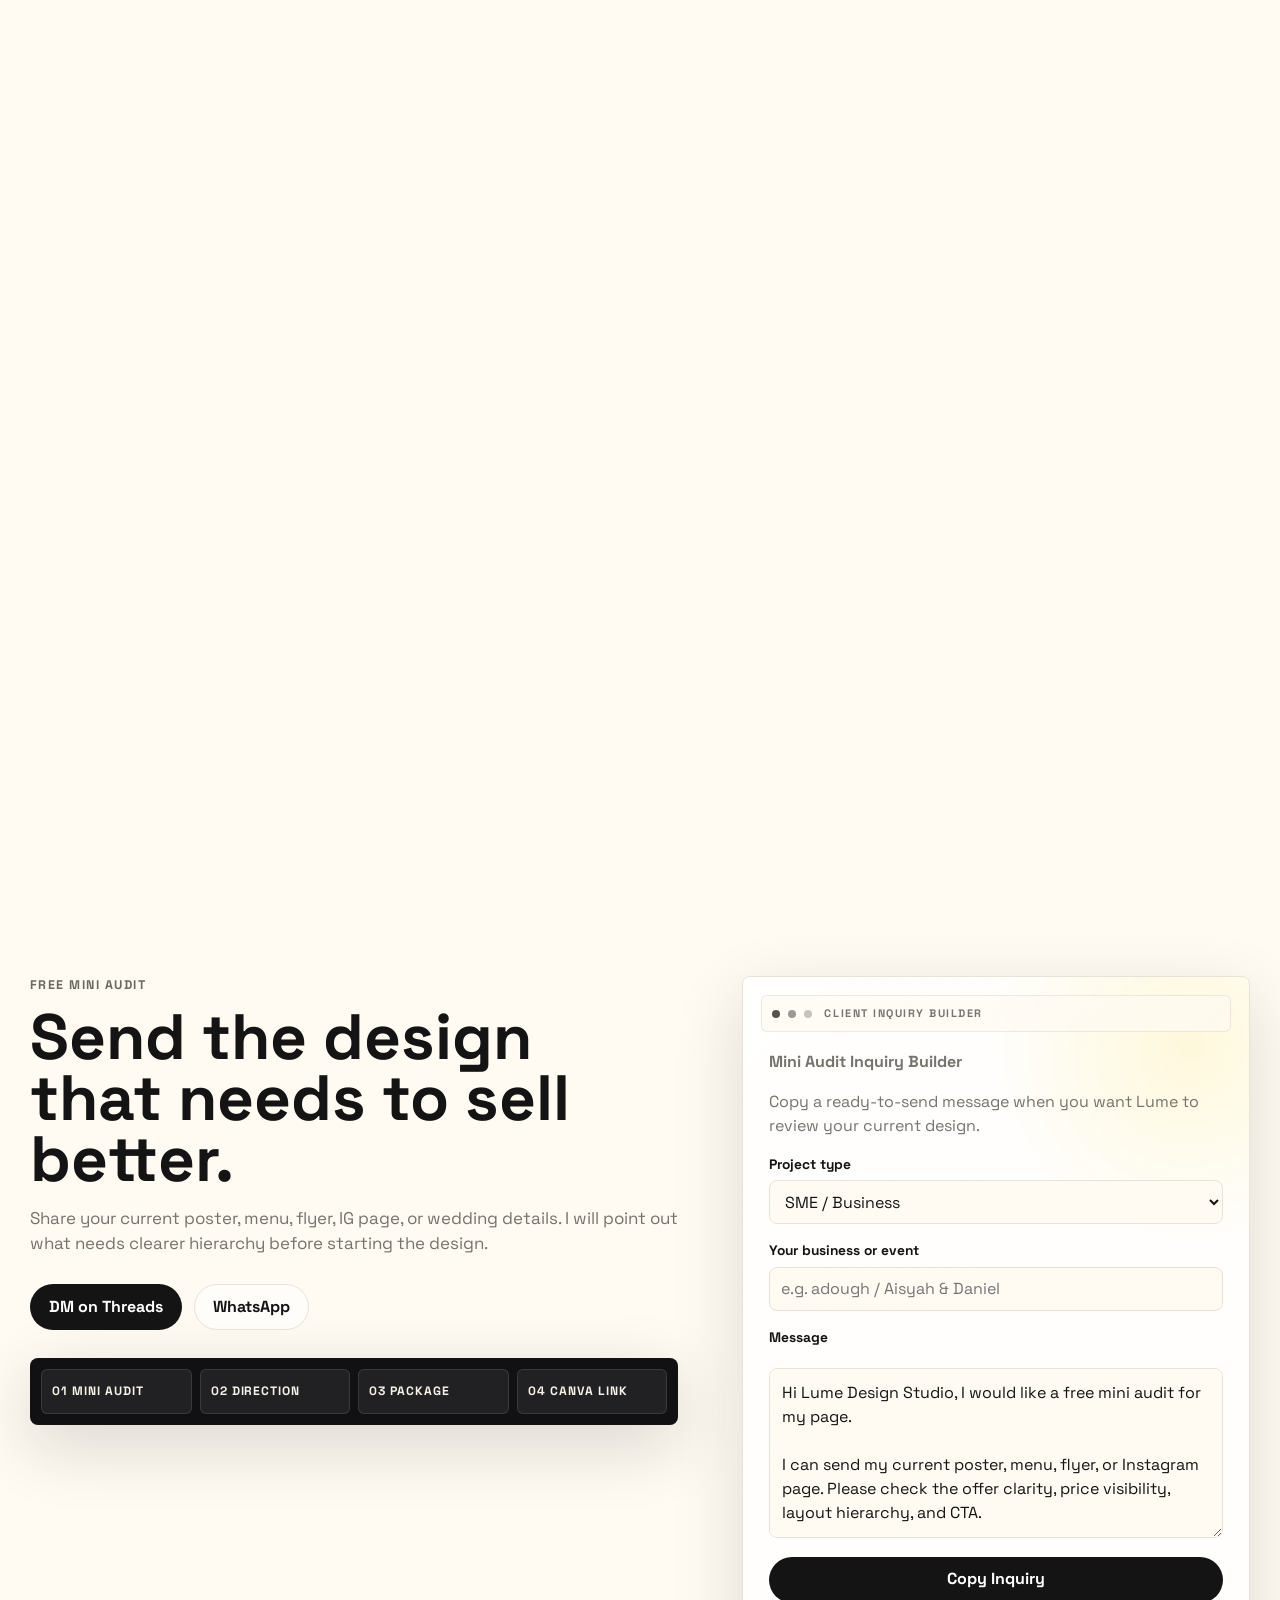
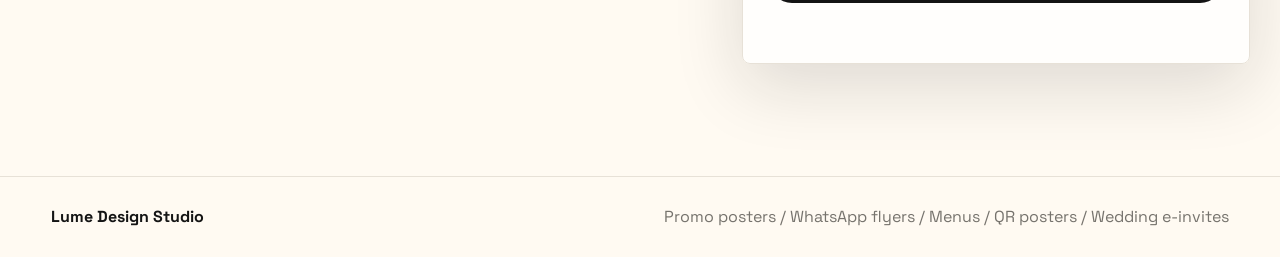
==== commit d26eee2e: "Fix mini audit inquiry direction" ====
--- a/index.html
+++ b/index.html
@@ -399,28 +399,28 @@
           </div>
         </div>
 
-        <form class="audit-panel" aria-label="Mini audit message builder" data-tilt-card>
+        <form class="audit-panel" aria-label="Mini audit inquiry builder" data-tilt-card>
           <div class="panel-toolbar" aria-hidden="true">
             <span></span>
             <span></span>
             <span></span>
-            <strong>Lead reply builder</strong>
-          </div>
-          <p><strong>Mini Audit Message Builder</strong></p>
-          <p>Personalise a short reply for warm leads from Threads.</p>
-
-          <label for="lead-type">Lead type</label>
+            <strong>Client inquiry builder</strong>
+          </div>
+          <p><strong>Mini Audit Inquiry Builder</strong></p>
+          <p>Copy a ready-to-send message when you want Lume to review your current design.</p>
+
+          <label for="lead-type">Project type</label>
           <select id="lead-type">
             <option value="business">SME / Business</option>
             <option value="wedding">Wedding / Event</option>
           </select>
 
-          <label for="lead-name">Name or business</label>
-          <input id="lead-name" type="text" placeholder="e.g. adough">
+          <label for="lead-name">Your business or event</label>
+          <input id="lead-name" type="text" placeholder="e.g. adough / Aisyah & Daniel">
 
           <label for="audit-message">Message</label>
           <textarea id="audit-message" readonly></textarea>
-          <button class="button primary full-width" id="copy-message" type="button">Copy Message</button>
+          <button class="button primary full-width" id="copy-message" type="button">Copy Inquiry</button>
           <p class="copy-status" role="status" aria-live="polite"></p>
         </form>
       </section>
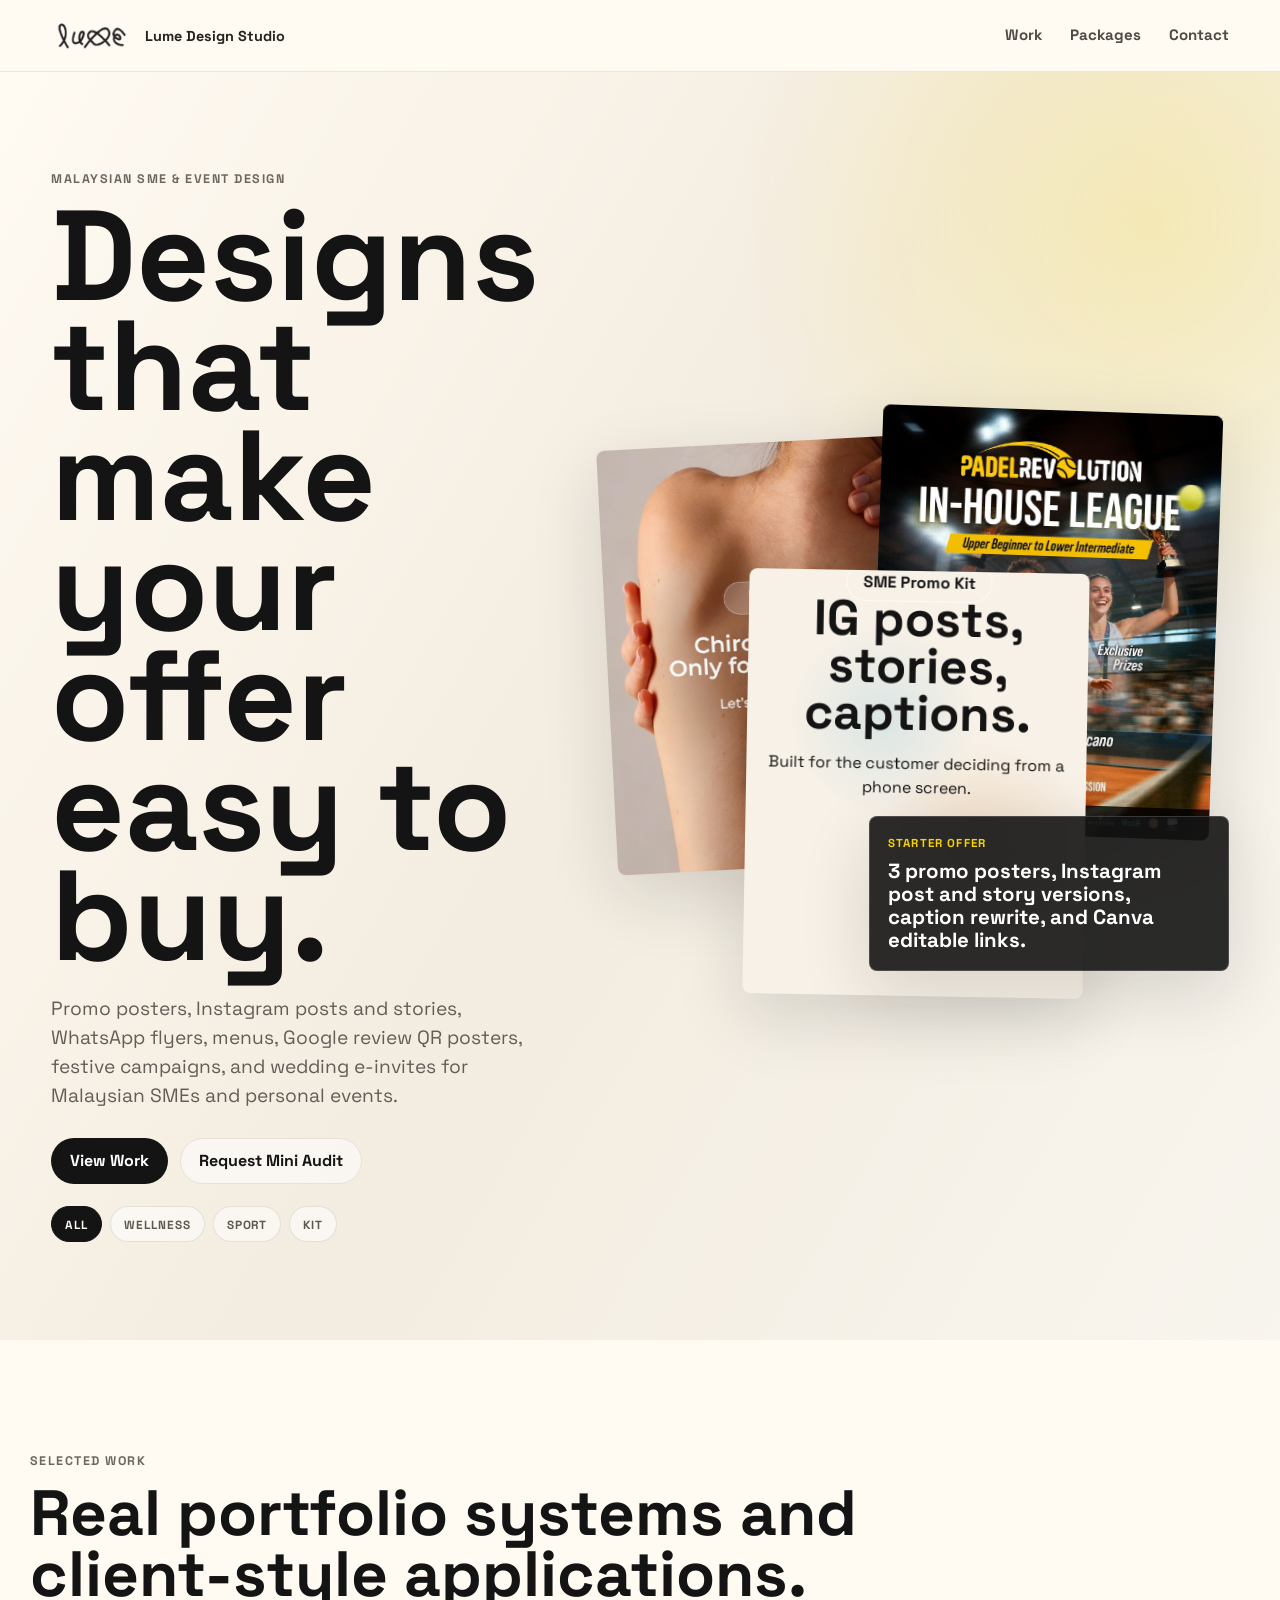
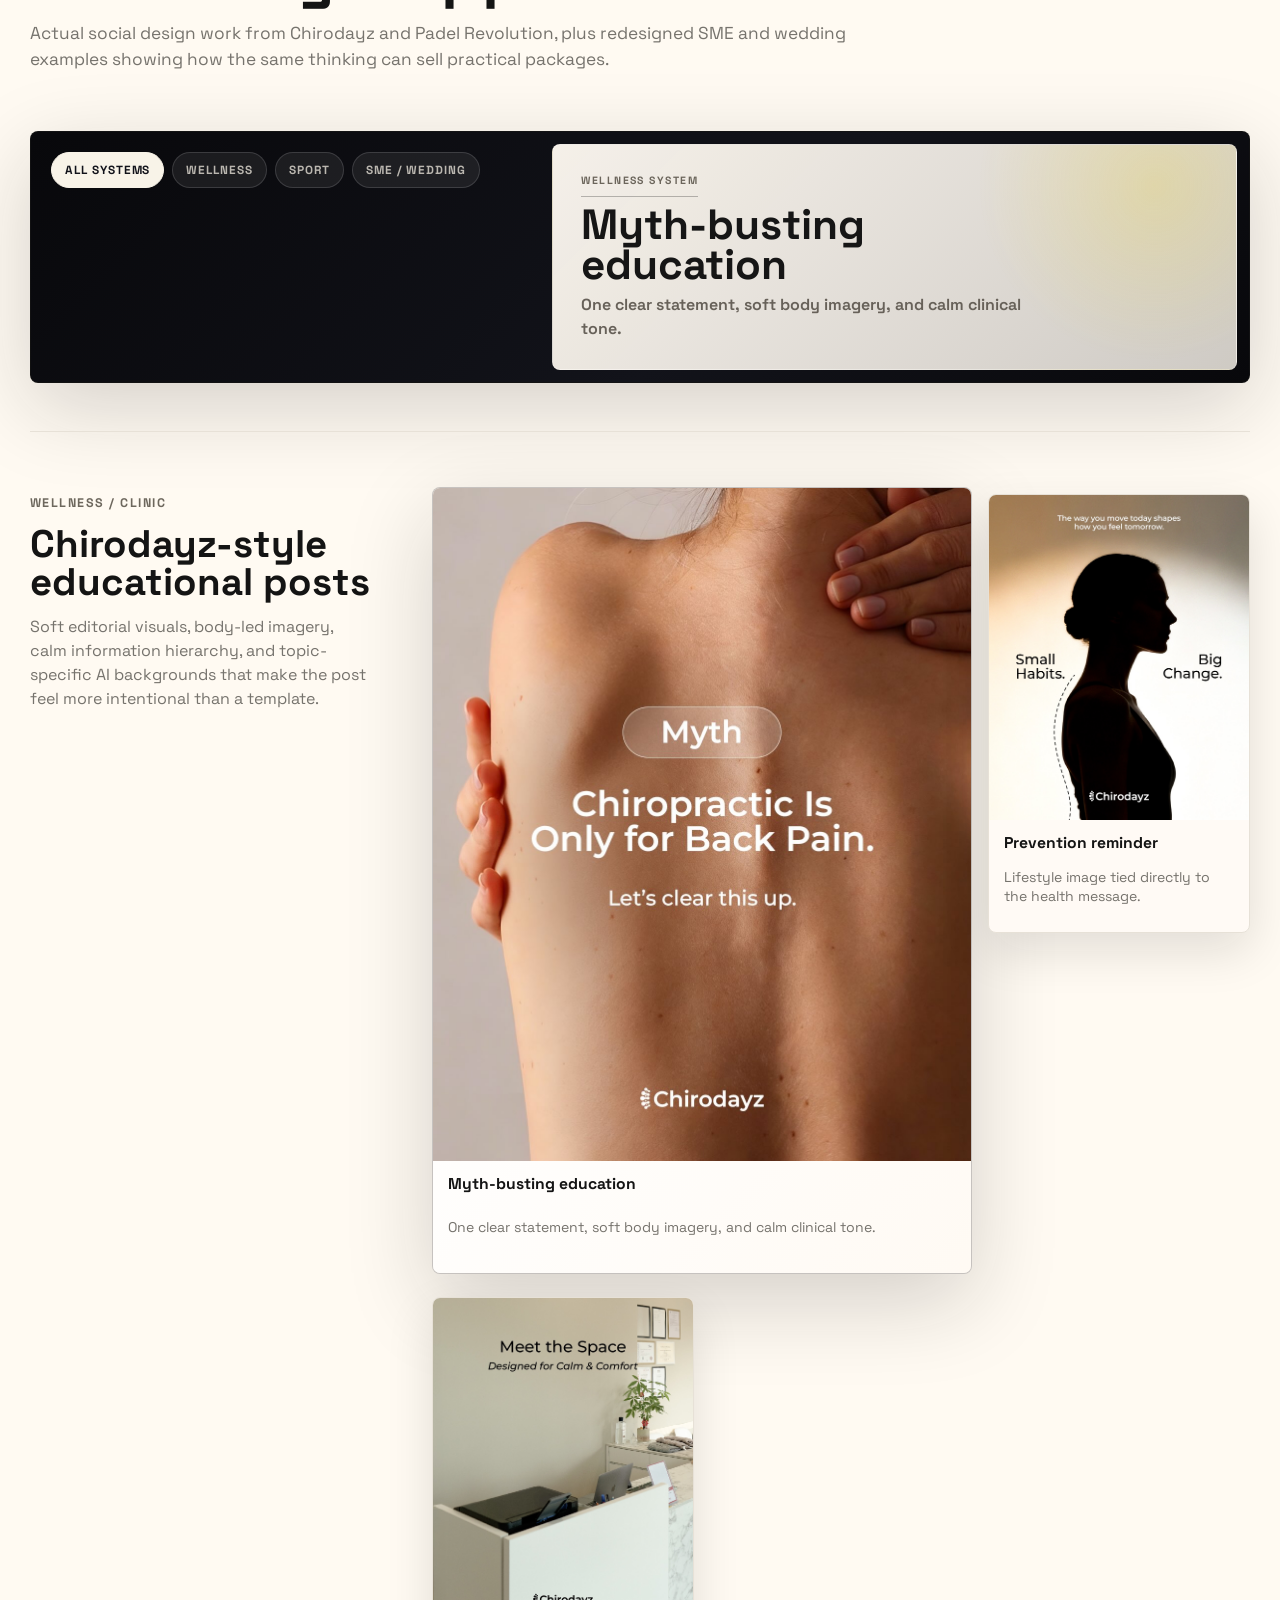
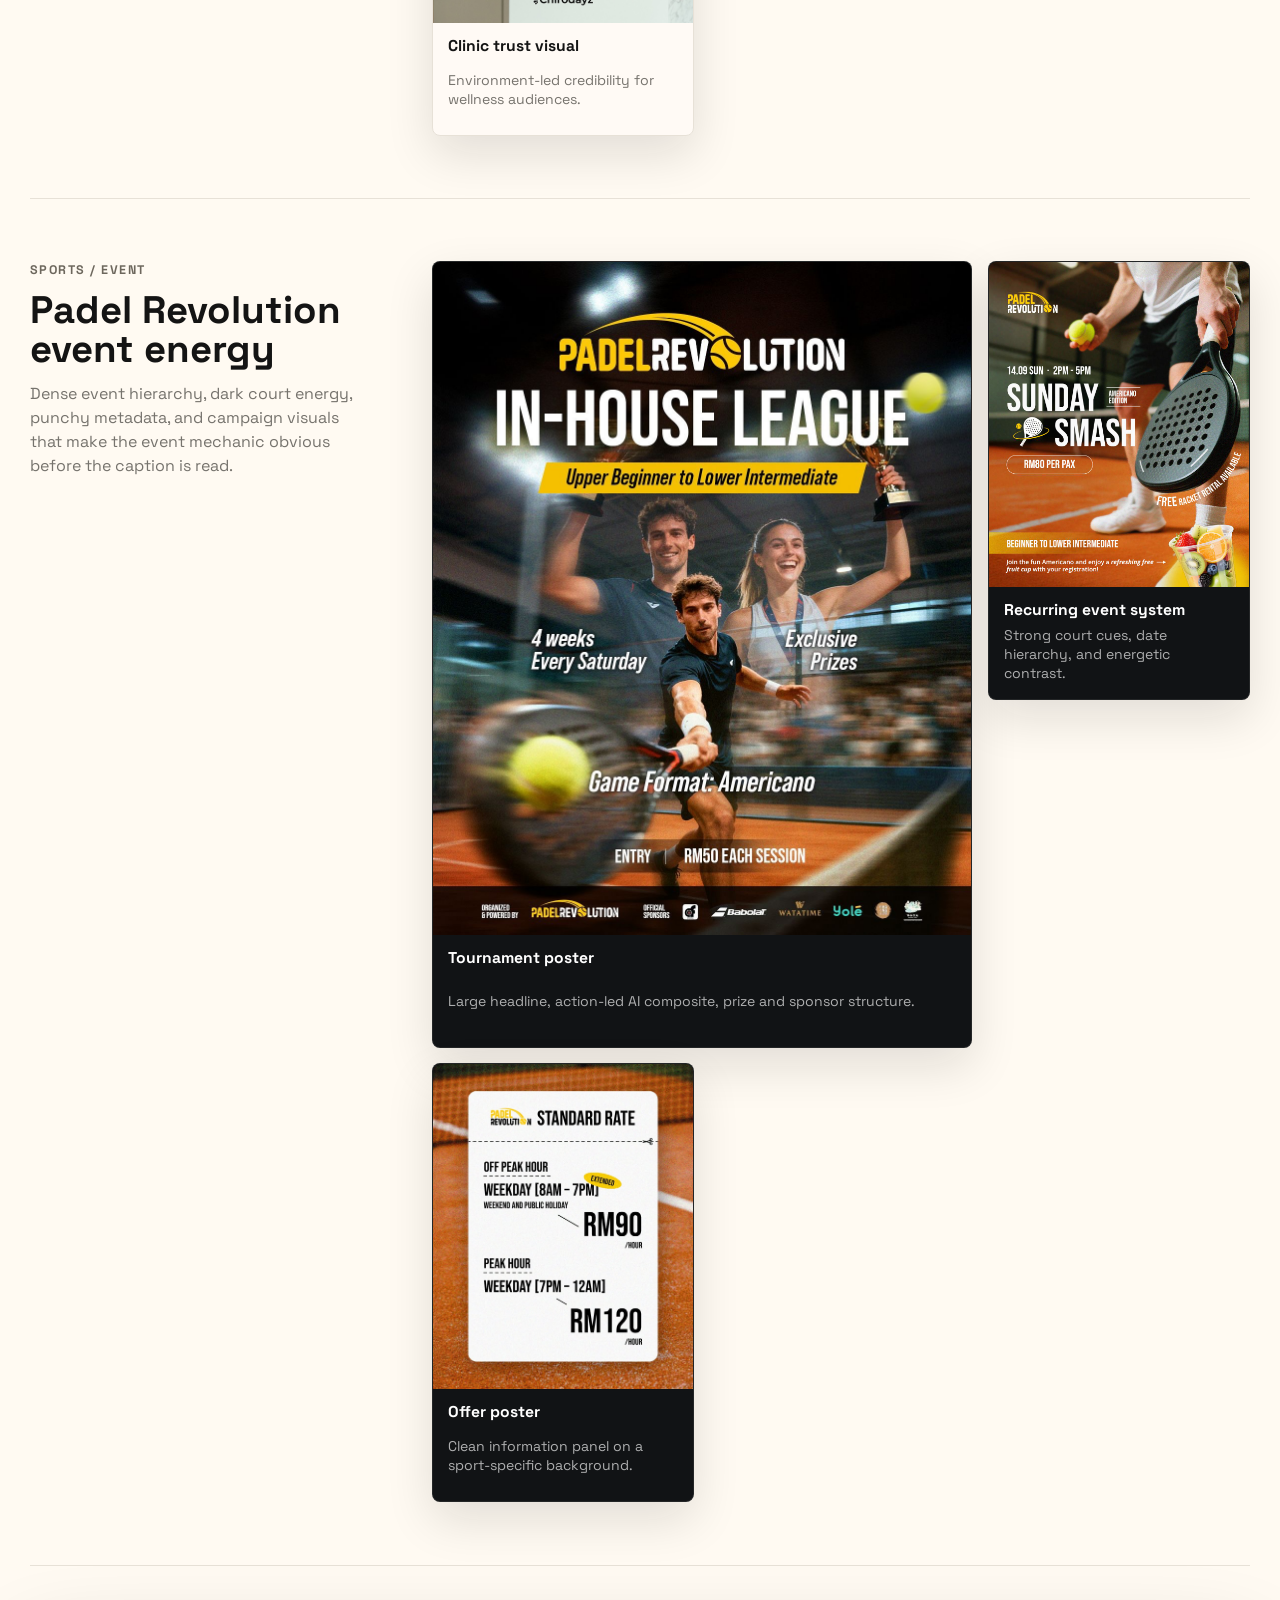
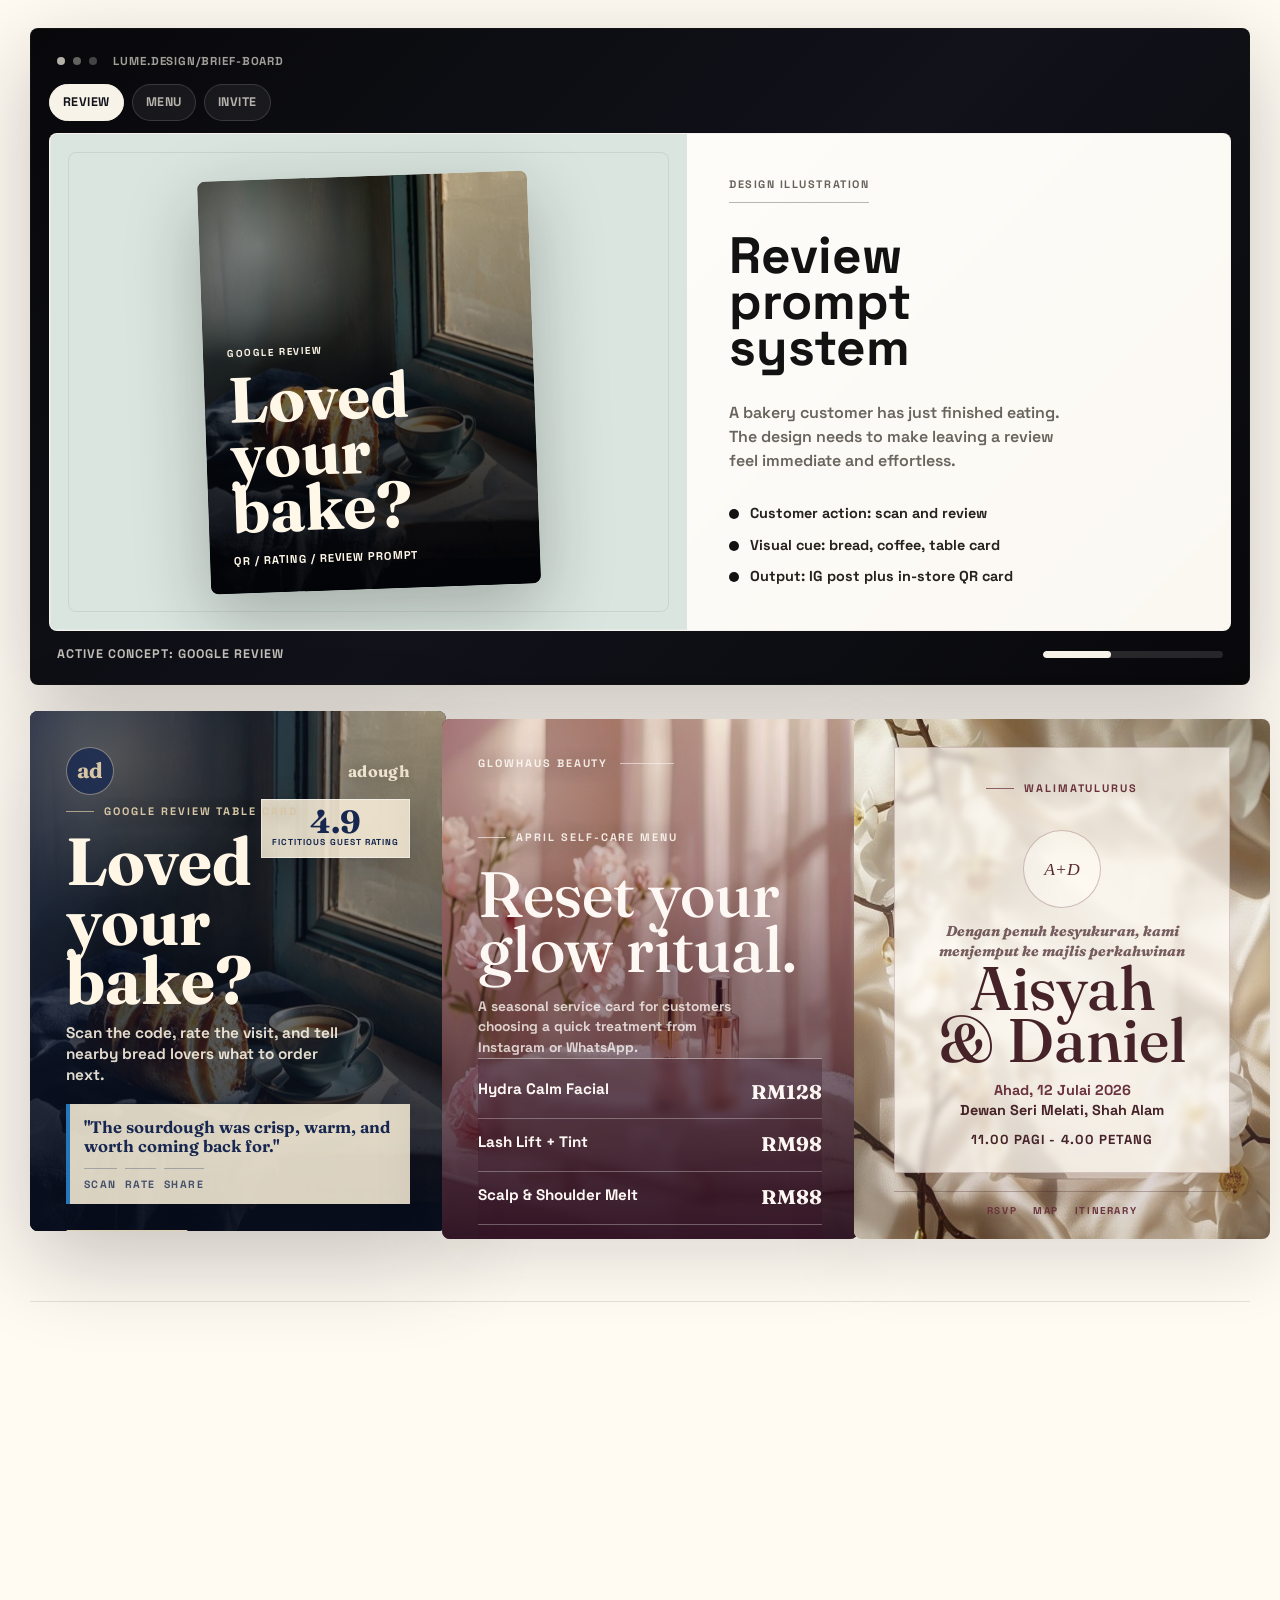
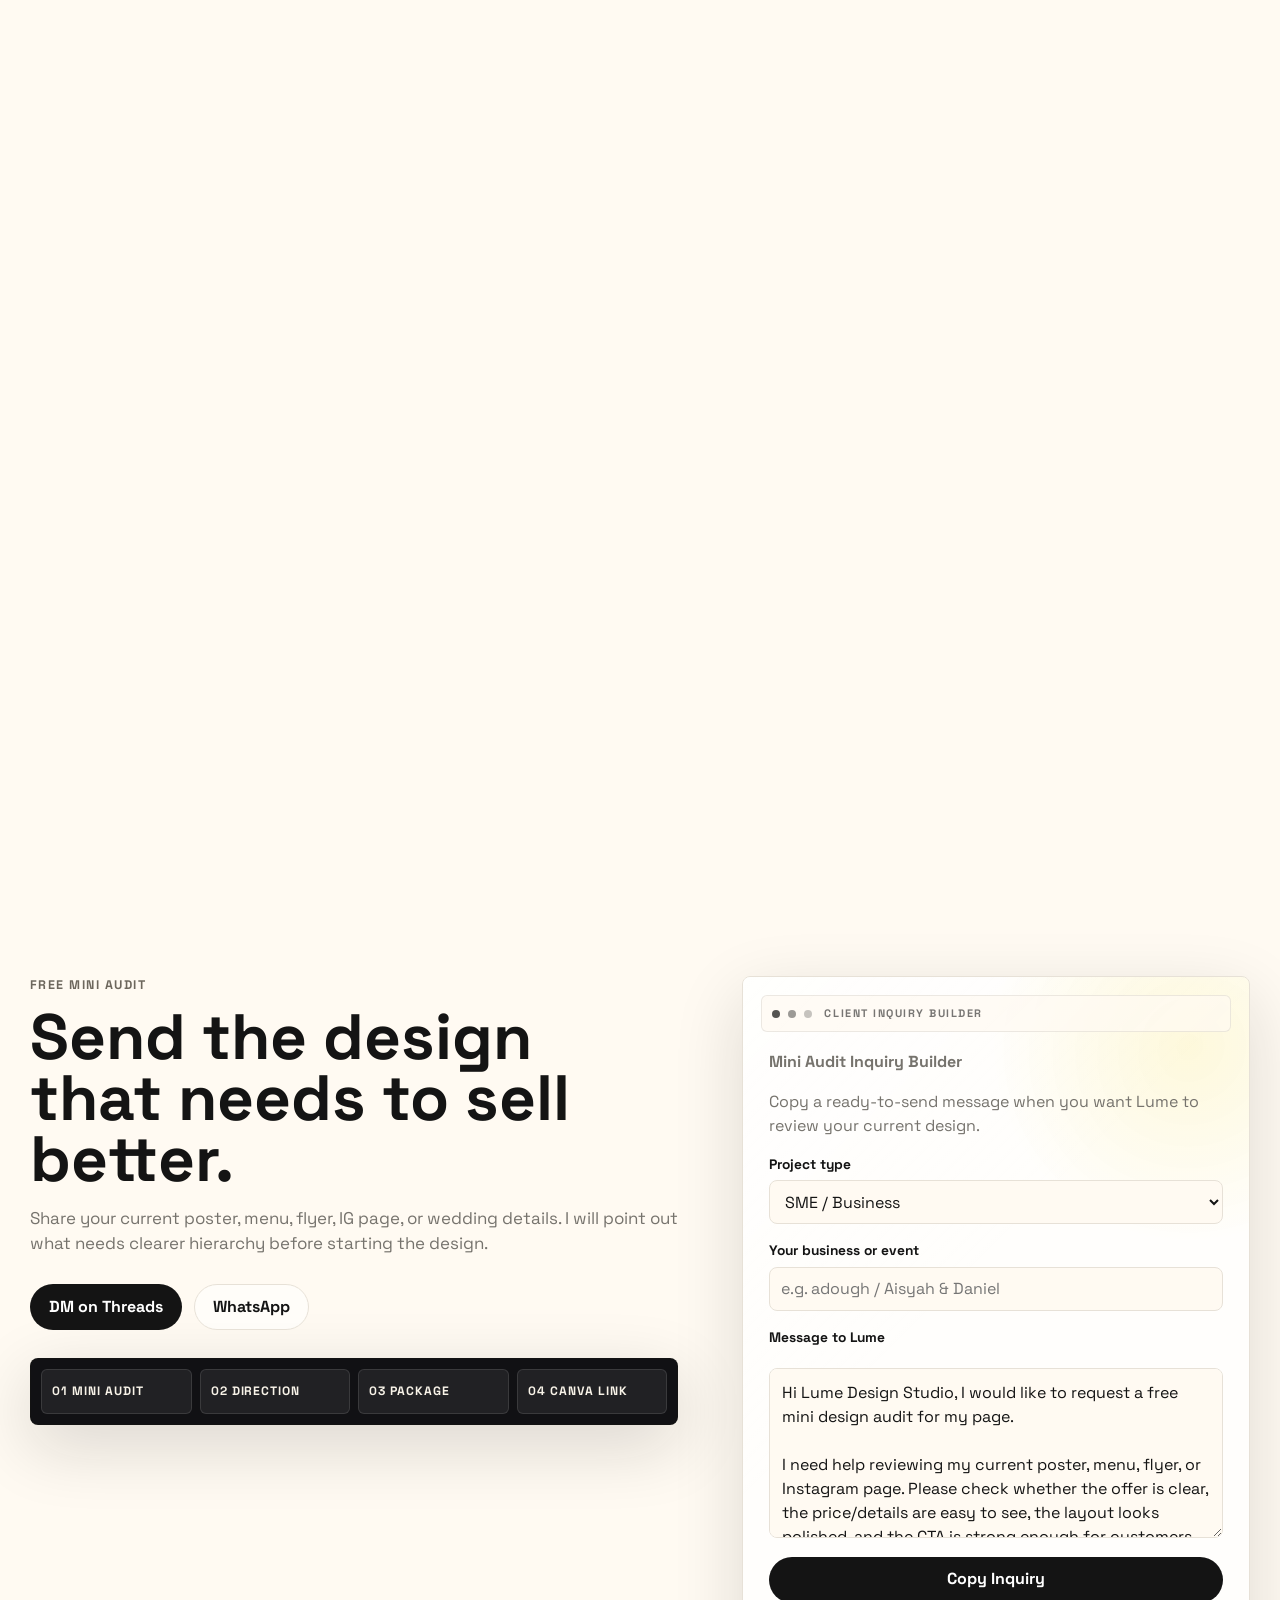
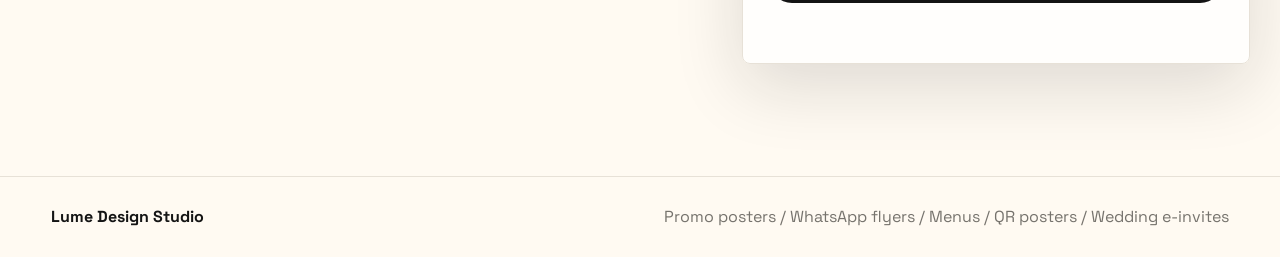
==== commit dbbabfb1: "Clarify inquiry builder message perspective" ====
--- a/index.html
+++ b/index.html
@@ -418,7 +418,7 @@
           <label for="lead-name">Your business or event</label>
           <input id="lead-name" type="text" placeholder="e.g. adough / Aisyah & Daniel">
 
-          <label for="audit-message">Message</label>
+          <label for="audit-message">Message to Lume</label>
           <textarea id="audit-message" readonly></textarea>
           <button class="button primary full-width" id="copy-message" type="button">Copy Inquiry</button>
           <p class="copy-status" role="status" aria-live="polite"></p>
